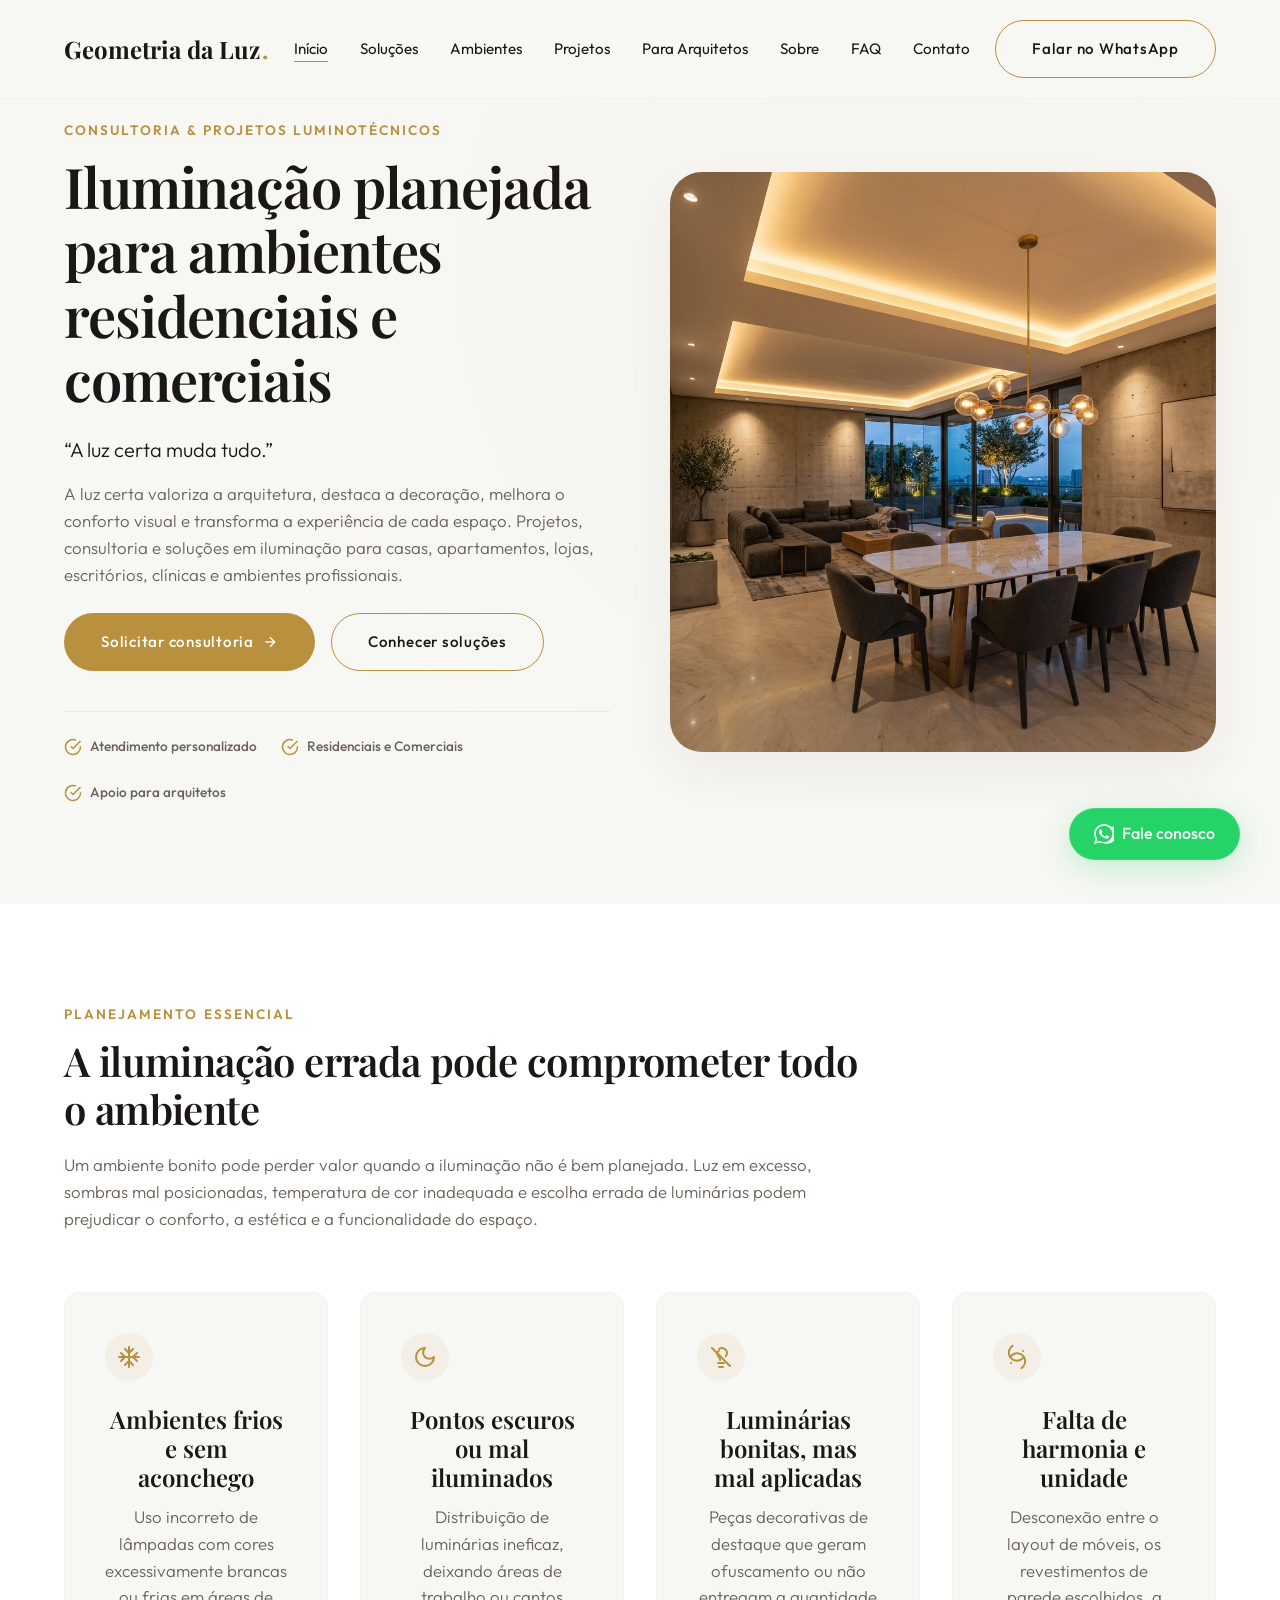
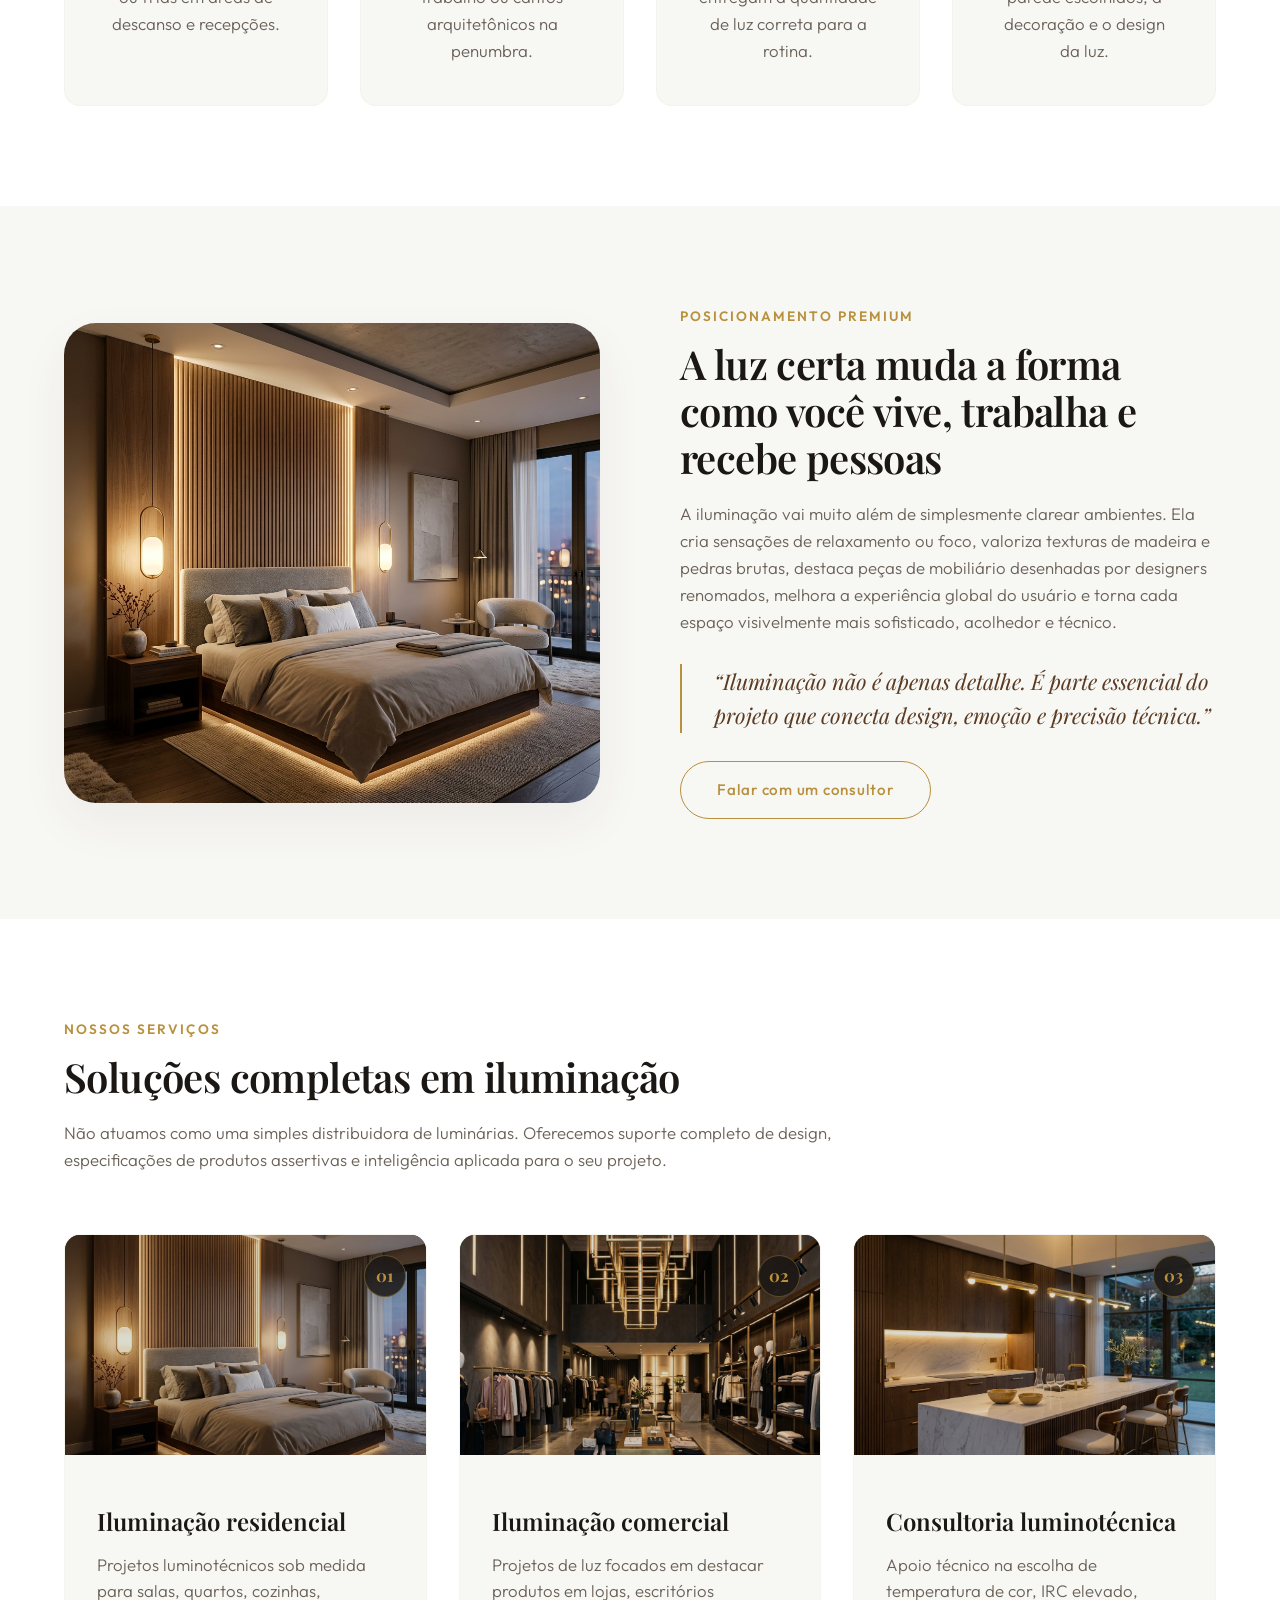
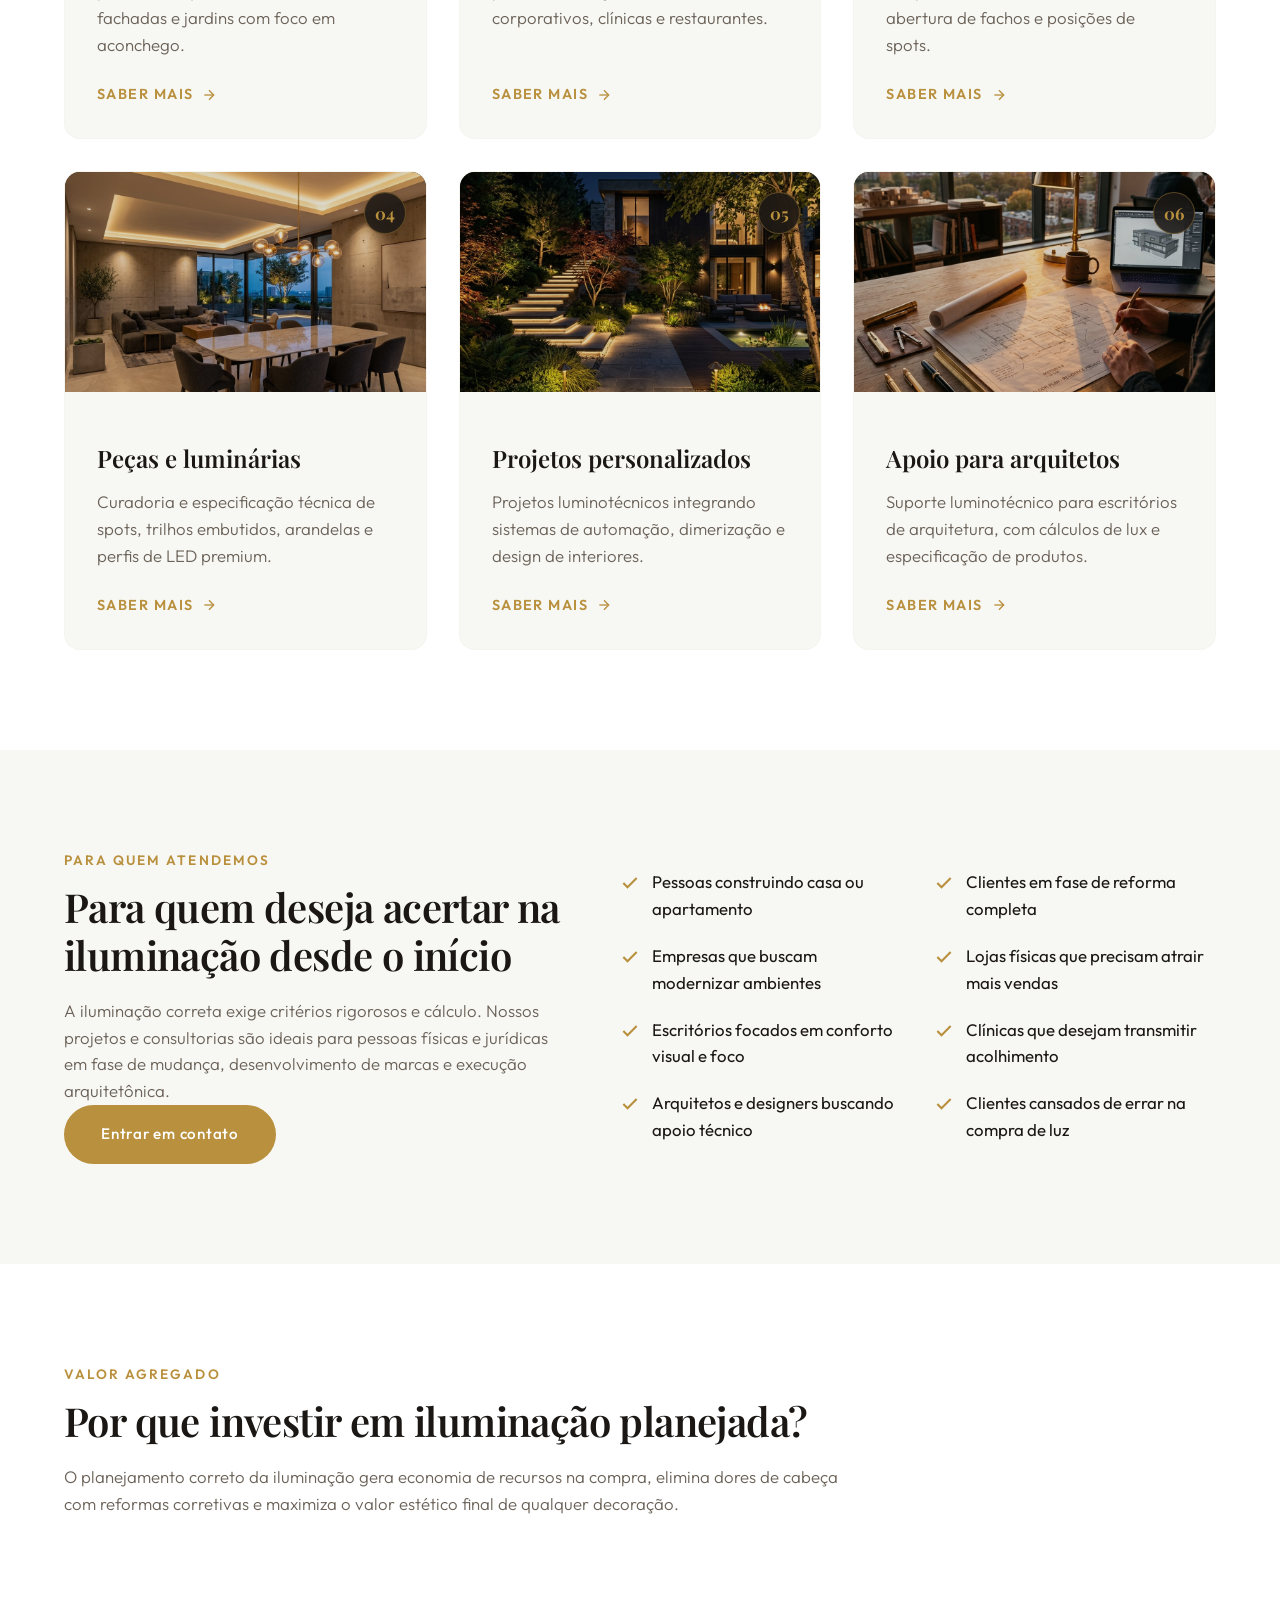
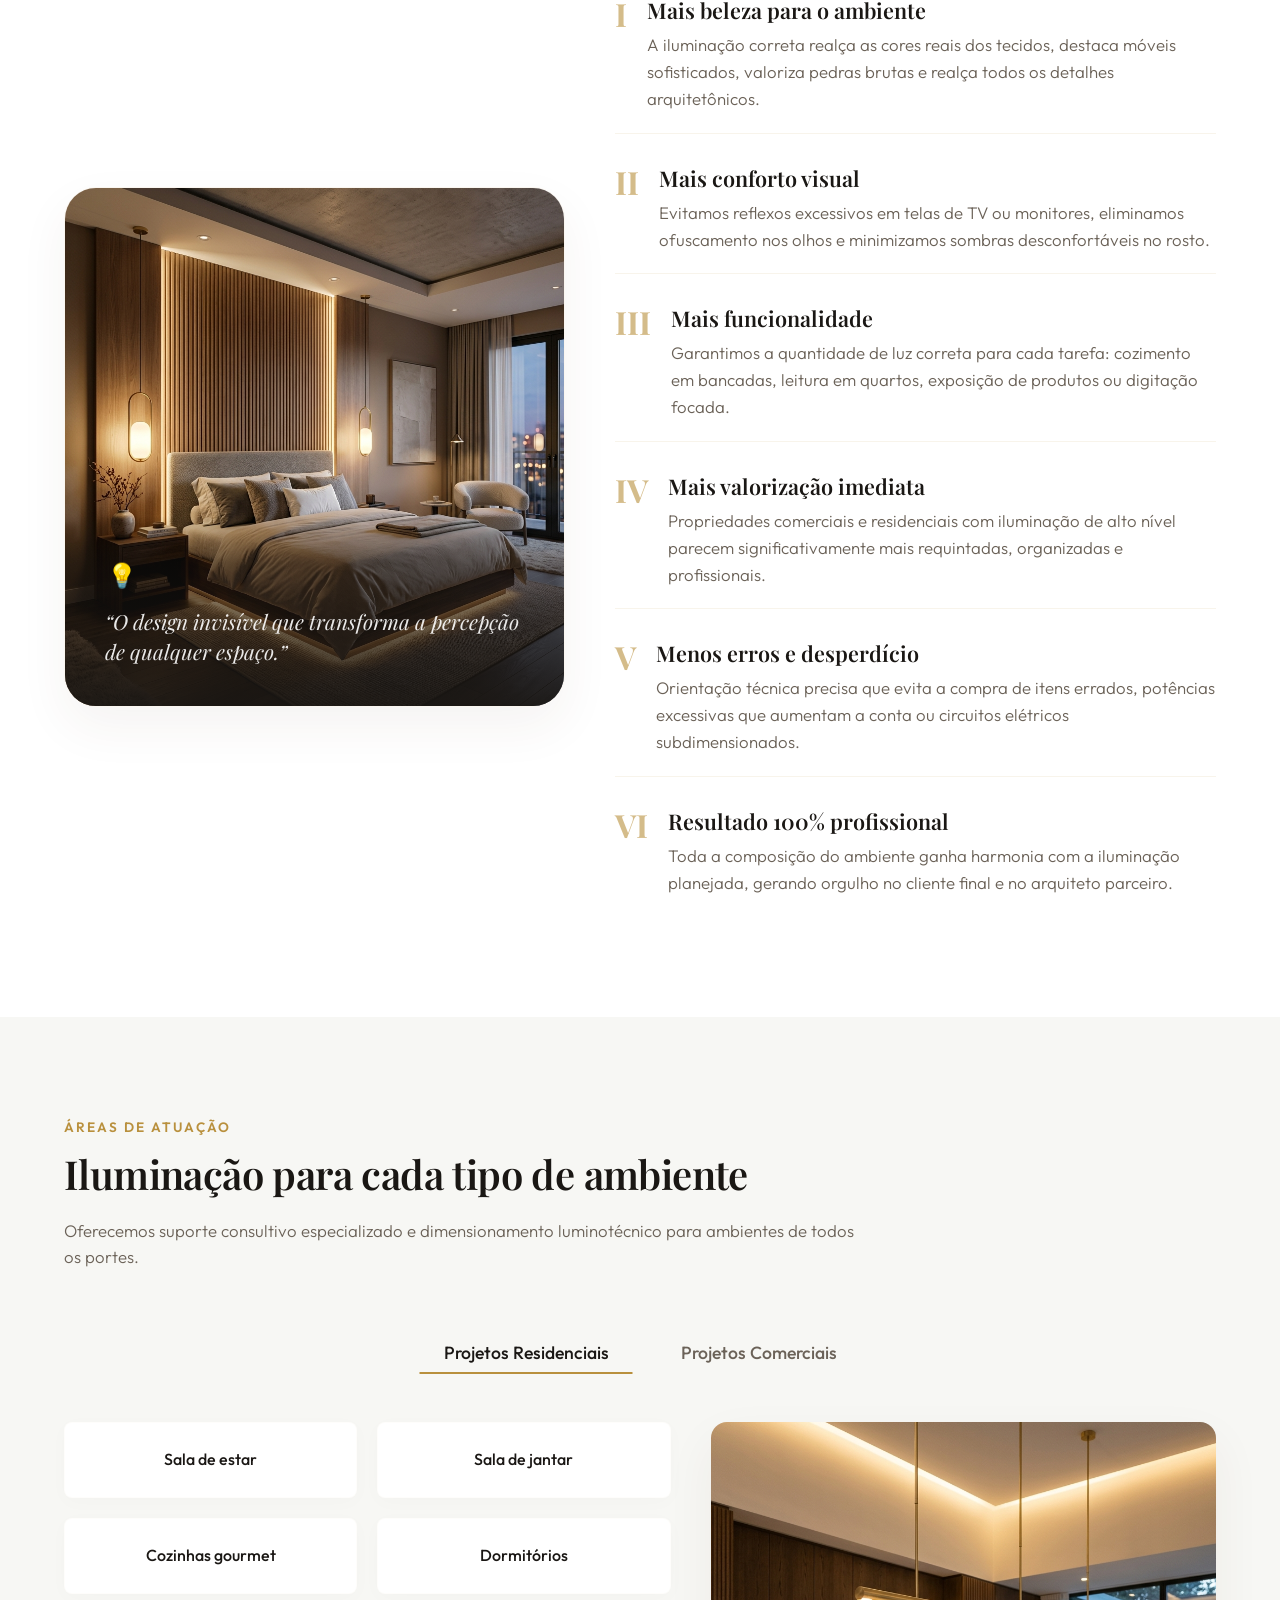
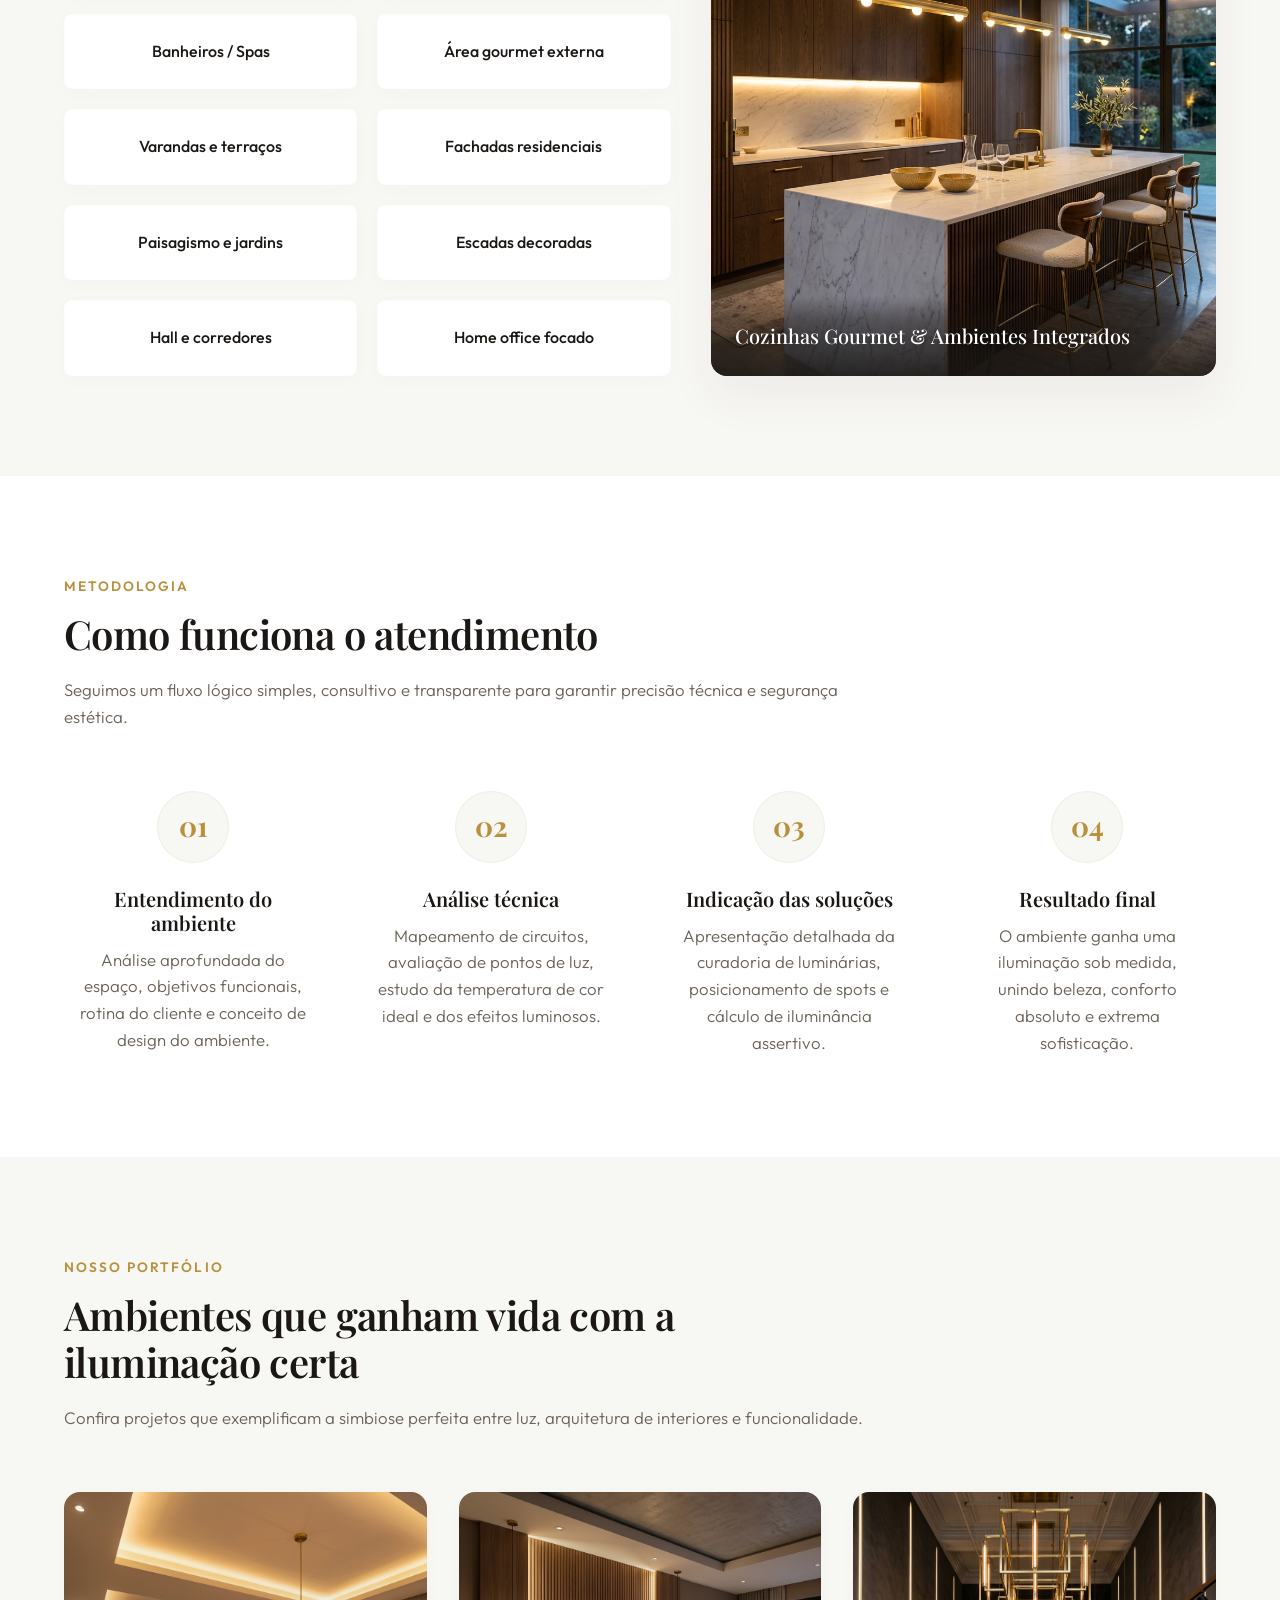
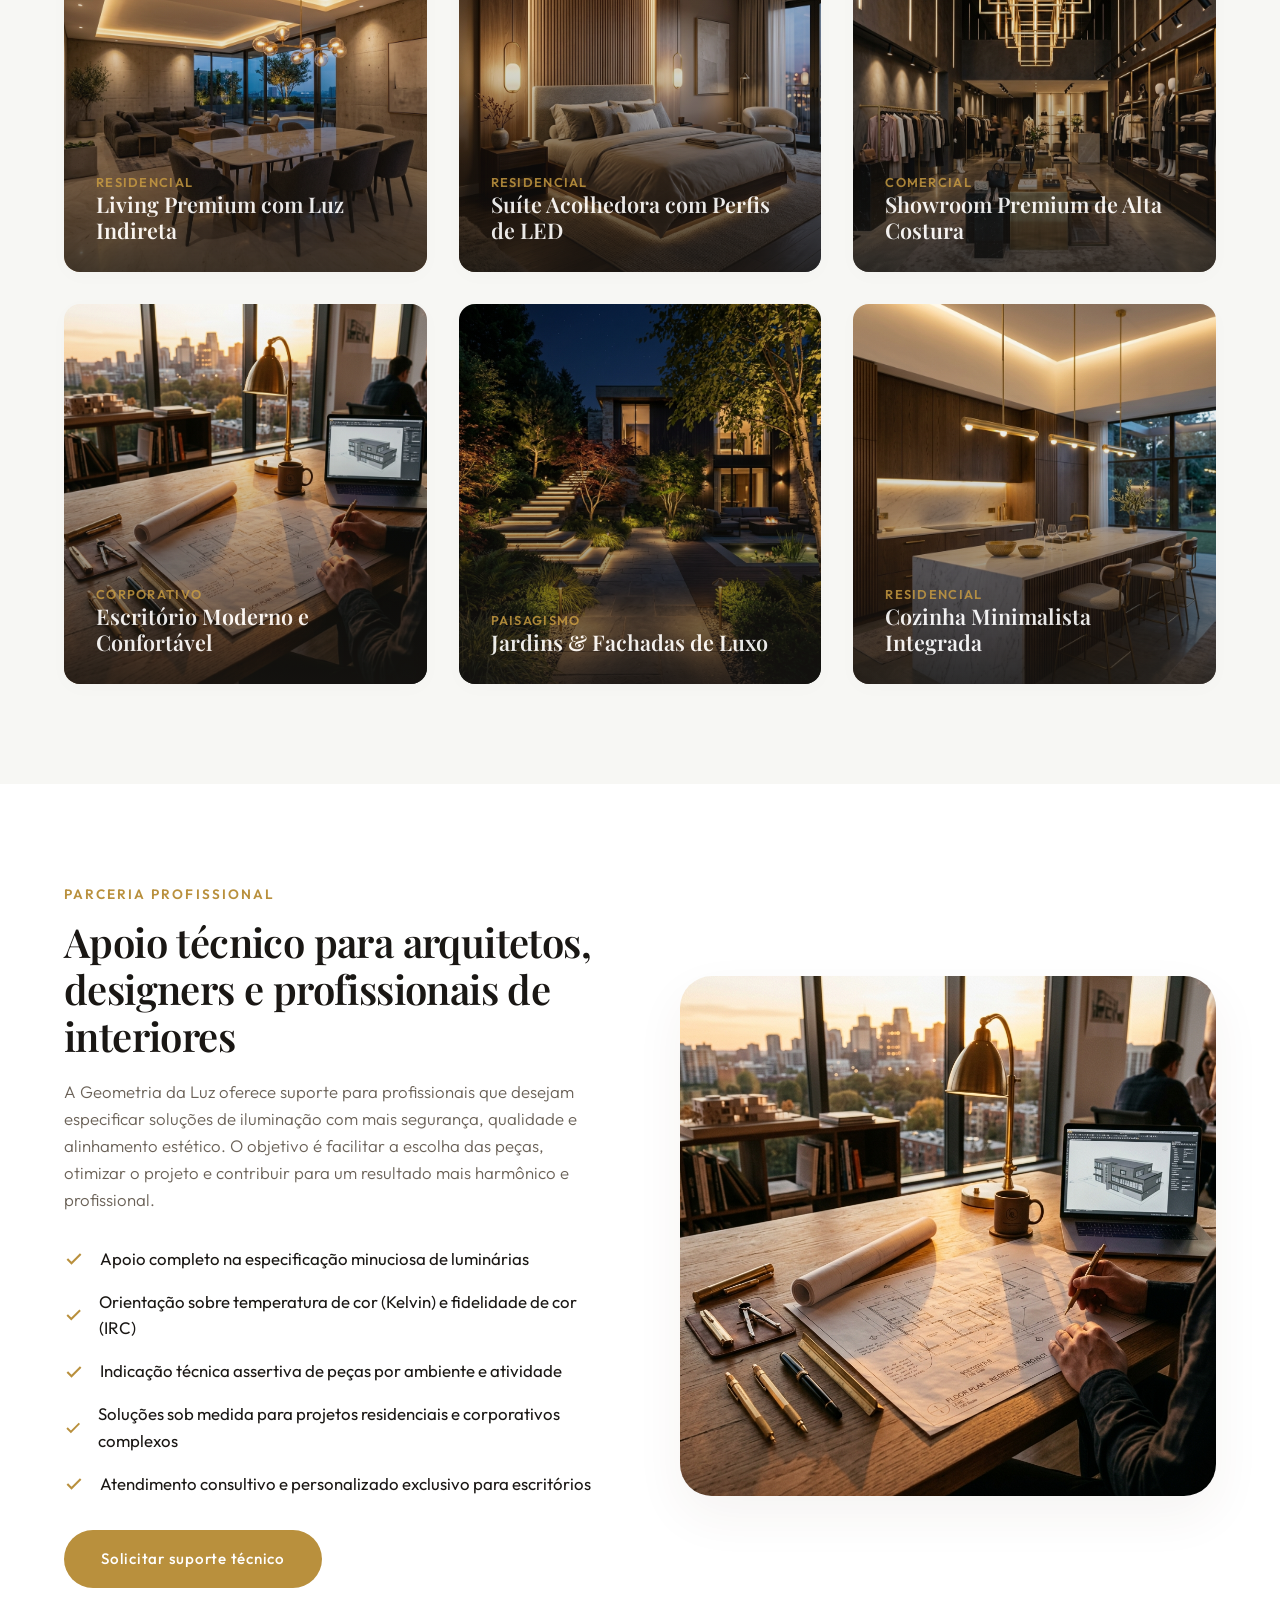
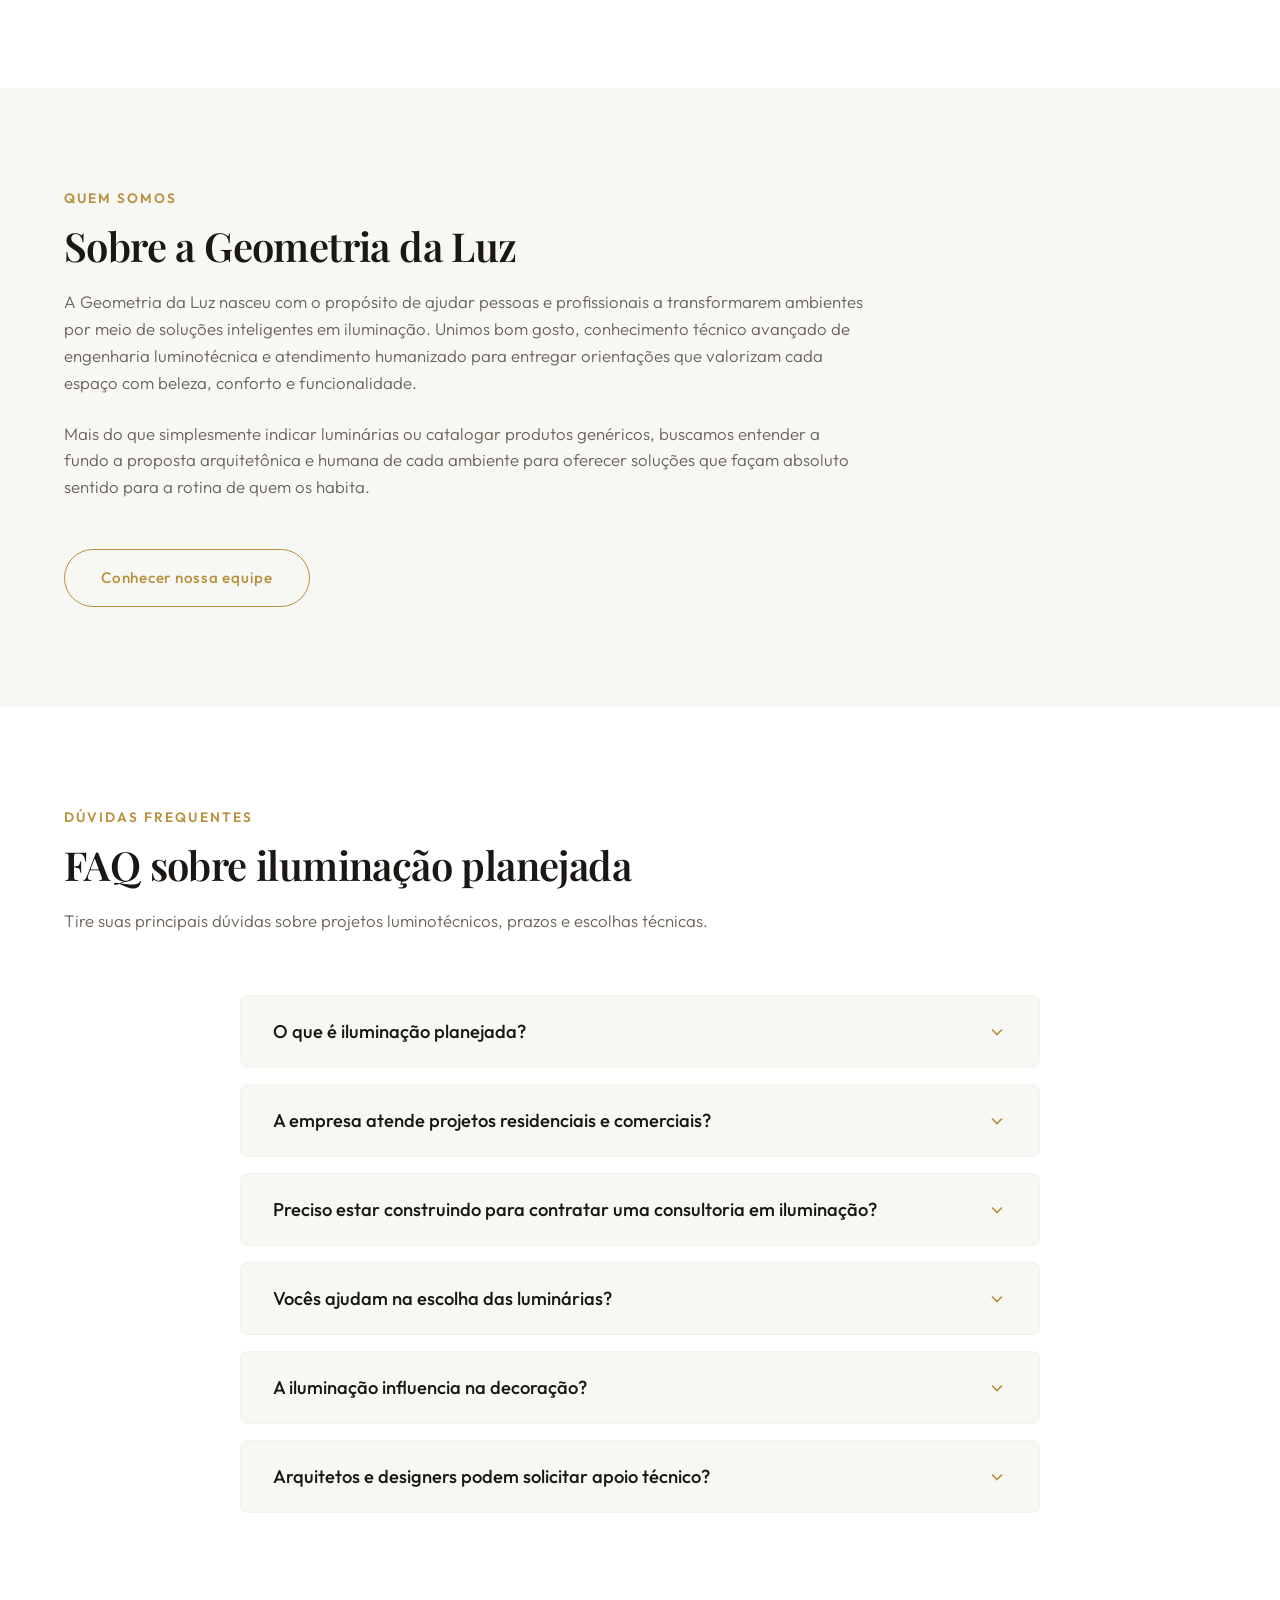
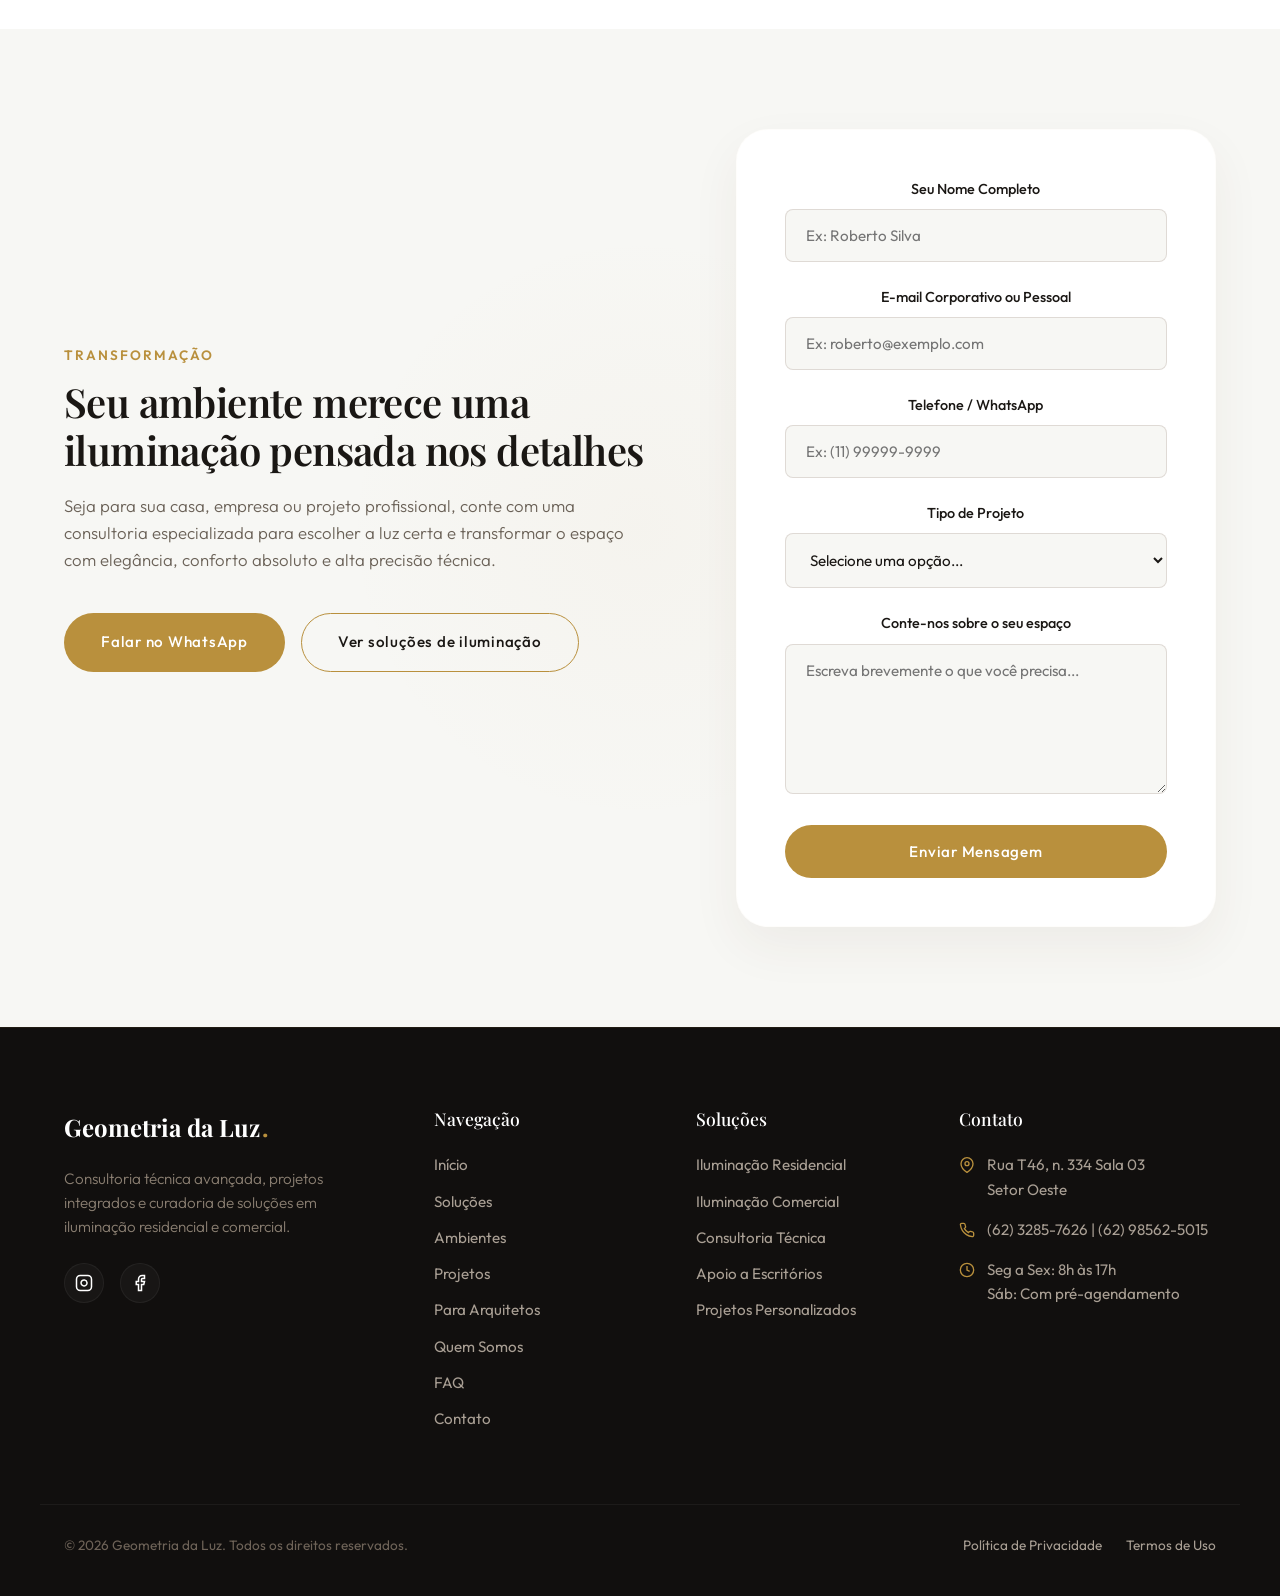
==== index.html @ baa1aec1 "Primeira versao do site" ====
﻿<!DOCTYPE html>
<html lang="pt-BR">
<head>
  <meta charset="UTF-8">
  <meta name="viewport" content="width=device-width, initial-scale=1.0">
  
  <!-- SEO Meta Tags -->
  <title>Geometria da Luz | Iluminação Residencial e Comercial Planejada</title>
  <meta name="description" content="Projetos, consultoria e soluções em iluminação residencial e comercial. Transforme ambientes com beleza, conforto visual, funcionalidade e orientação especializada.">
  <meta name="keywords" content="iluminação residencial, iluminação comercial, projeto de iluminação, consultoria em iluminação, iluminação planejada, luminotécnica, luminárias para ambientes, iluminação para casa, iluminação para lojas, iluminação para escritórios, iluminação para arquitetos, soluções em iluminação, iluminação decorativa, iluminação funcional, iluminação para reforma, iluminação para construção">
  <meta name="robots" content="index, follow">
  
  <!-- Open Graph / Facebook -->
  <meta property="og:type" content="website">
  <meta property="og:url" content="https://www.geometriadaluz.com.br/">
  <meta property="og:title" content="Geometria da Luz | Iluminação Residencial e Comercial Planejada">
  <meta property="og:description" content="Projetos, consultoria e soluções em iluminação residencial e comercial. Transforme ambientes com beleza, conforto visual, funcionalidade e orientação especializada.">
  <meta property="og:image" content="images/hero-bg.png">

  <!-- Favicon -->
  <link rel="icon" type="image/png" href="data:image/svg+xml,<svg xmlns=%22http://www.w3.org/2000/svg%22 viewBox=%220 0 100 100%22><text y=%22.9em%22 font-size=%2290%22 fill=%22%23B9903D%22>💡</text></svg>">

  <!-- CSS Stylesheet -->
  <link rel="stylesheet" href="css/style.css?v=3.2">

  <!-- JSON-LD Structured Data (LocalBusiness & FAQPage) -->
  <!-- EDITÁVEL PARA SEO LOCAL E CONTATO -->
  <script type="application/ld+json">
  {
    "@context": "https://schema.org",
    "@graph": [
      {
        "@type": "LocalBusiness",
        "@id": "https://www.geometriadaluz.com.br/#localbusiness",
        "name": "Geometria da Luz",
        "image": "https://www.geometriadaluz.com.br/images/hero-bg.png",
        "telephone": "<a href="tel:+556232857626" style="color: inherit; text-decoration: none;">(62) 3285-7626</a> | <a href="https://wa.me/5562985625015" target="_blank" rel="noopener" style="color: inherit; text-decoration: none;">(62) 98562-5015</a>",
        "url": "https://www.geometriadaluz.com.br/",
        "address": {
          "@type": "PostalAddress",
          "streetAddress": "Rua T46, n. 334 Sala 03",
          "addressLocality": "Setor Oeste, GoiÃ¢nia",
          "postalCode": "74120-070",
          "addressCountry": "BR"
        },
        "geo": {
          "@type": "GeoCoordinates",
          "latitude": -23.55052,
          "longitude": -46.633308
        },
        "openingHoursSpecification": {
          "@type": "OpeningHoursSpecification",
          "dayOfWeek": [
            "Monday",
            "Tuesday",
            "Wednesday",
            "Thursday",
            "Friday"
          ],
          "opens": "08:00",
          "closes": "17:00"
        },
        "sameAs": [
          "https://instagram.com/geometriadaluz",
          "https://facebook.com/geometriadaluz"
        ],
        "priceRange": "$$$"
      },
      {
        "@type": "FAQPage",
        "@context": "https://schema.org",
        "mainEntity": [
          {
            "@type": "Question",
            "name": "O que é iluminação planejada?",
            "acceptedAnswer": {
              "@type": "Answer",
              "text": "É o planejamento da luz de acordo com o uso, estilo e necessidade de cada ambiente, considerando pontos de luz, tipos de luminárias, temperatura de cor, intensidade e efeito visual."
            }
          },
          {
            "@type": "Question",
            "name": "A empresa atende projetos residenciais e comerciais?",
            "acceptedAnswer": {
              "@type": "Answer",
              "text": "Sim. A Geometria da Luz oferece soluções para casas, apartamentos, lojas, escritórios, clínicas, restaurantes e outros ambientes comerciais."
            }
          },
          {
            "@type": "Question",
            "name": "Preciso estar construindo para contratar uma consultoria em iluminação?",
            "acceptedAnswer": {
              "@type": "Answer",
              "text": "Não. A consultoria também pode ser feita para reformas, modernizações, troca de luminárias ou melhoria da iluminação existente."
            }
          },
          {
            "@type": "Question",
            "name": "Vocês ajudam na escolha das luminárias?",
            "acceptedAnswer": {
              "@type": "Answer",
              "text": "Sim. A empresa orienta na escolha de spots, trilhos, pendentes, plafons, perfis de LED, fitas de LED, arandelas e outras peças de iluminação."
            }
          },
          {
            "@type": "Question",
            "name": "A iluminação influencia na decoração?",
            "acceptedAnswer": {
              "@type": "Answer",
              "text": "Sim. A luz correta valoriza móveis, revestimentos, objetos decorativos, texturas e elementos arquitetônicos."
            }
          },
          {
            "@type": "Question",
            "name": "Arquitetos e designers podem solicitar apoio técnico?",
            "acceptedAnswer": {
              "@type": "Answer",
              "text": "Sim. A empresa também oferece suporte para profissionais que desejam especificar soluções de iluminação com mais segurança."
            }
          }
        ]
      }
    ]
  }
  </script>
</head>
<body>
  <!-- 1. Cabeçalho Fixo -->
  <header>
    <div class="container">
      <a href="index.html" class="logo" id="headerLogo">
        Geometria da Luz<span class="logo-dot">.</span>
      </a>
      
      <nav aria-label="Navegação Principal">
        <ul class="nav-menu" id="navMenu">
          <li><a href="index.html" class="nav-link active">Início</a></li>
          <li><a href="#solucoes" class="nav-link">Soluções</a></li>
          <li><a href="#ambientes" class="nav-link">Ambientes</a></li>
          <li><a href="#galeria" class="nav-link">Projetos</a></li>
          <li><a href="#arquitetos" class="nav-link">Para Arquitetos</a></li>
          <li><a href="#sobre" class="nav-link">Sobre</a></li>
          <li><a href="#faq" class="nav-link">FAQ</a></li>
          <li><a href="contato.html" class="nav-link">Contato</a></li>
        </ul>
      </nav>

      <div class="header-actions">
        <!-- EDITÁVEL: LINK DO WHATSAPP -->
        <a href="#cta-final" class="btn btn-secondary btn-sm" id="headerCtaBtn">
          Falar no WhatsApp
        </a>
        <button class="hamburger" id="hamburgerBtn" aria-label="Abrir Menu">
          <span></span>
          <span></span>
          <span></span>
        </button>
      </div>
    </div>
  </header>

  <main>
    <!-- 2. Hero Principal -->
    <section class="hero" id="inicio">
      <div class="container hero-grid">
        <div class="hero-content fade-in-up">
          <span class="section-subtitle">Consultoria & Projetos Luminotécnicos</span>
          <h1>Iluminação planejada para ambientes residenciais e comerciais</h1>
          <p class="lead">“A luz certa muda tudo.”</p>
          <p class="description">
            A luz certa valoriza a arquitetura, destaca a decoração, melhora o conforto visual e transforma a experiência de cada espaço. Projetos, consultoria e soluções em iluminação para casas, apartamentos, lojas, escritórios, clínicas e ambientes profissionais.
          </p>
          <div class="hero-btns">
            <a href="#cta-final" class="btn btn-primary" id="heroCtaConsultoria">
              Solicitar consultoria
              <svg class="btn-icon" width="16" height="16" viewBox="0 0 24 24" fill="none" stroke="currentColor" stroke-width="2"><line x1="5" y1="12" x2="19" y2="12"></line><polyline points="12 5 19 12 12 19"></polyline></svg>
            </a>
            <a href="#solucoes" class="btn btn-secondary" id="heroCtaSolucoes">Conhecer soluções</a>
          </div>
          <div class="hero-badges">
            <div class="hero-badge">
              <svg width="18" height="18" viewBox="0 0 24 24" fill="none" stroke="currentColor" stroke-width="2"><path d="M22 11.08V12a10 10 0 1 1-5.93-9.14"></path><polyline points="22 4 12 14.01 9 11.01"></polyline></svg>
              Atendimento personalizado
            </div>
            <div class="hero-badge">
              <svg width="18" height="18" viewBox="0 0 24 24" fill="none" stroke="currentColor" stroke-width="2"><path d="M22 11.08V12a10 10 0 1 1-5.93-9.14"></path><polyline points="22 4 12 14.01 9 11.01"></polyline></svg>
              Residenciais e Comerciais
            </div>
            <div class="hero-badge">
              <svg width="18" height="18" viewBox="0 0 24 24" fill="none" stroke="currentColor" stroke-width="2"><path d="M22 11.08V12a10 10 0 1 1-5.93-9.14"></path><polyline points="22 4 12 14.01 9 11.01"></polyline></svg>
              Apoio para arquitetos
            </div>
          </div>
        </div>
        <div class="hero-image-wrapper fade-in-up">
          <img src="images/hero-bg.png" alt="Sala de estar moderna com iluminação quente indireta sutil e pendentes elegantes" class="hero-image" id="heroImg">
          <div class="hero-image-overlay"></div>
        </div>
      </div>
    </section>

    <!-- 3. Seção de Problema e Conscientização -->
    <section class="pain-points" id="problema">
      <div class="container text-center">
        <div class="section-header fade-in-up">
          <span class="section-subtitle">Planejamento Essencial</span>
          <h2>A iluminação errada pode comprometer todo o ambiente</h2>
          <p>
            Um ambiente bonito pode perder valor quando a iluminação não é bem planejada. Luz em excesso, sombras mal posicionadas, temperatura de cor inadequada e escolha errada de luminárias podem prejudicar o conforto, a estética e a funcionalidade do espaço.
          </p>
        </div>
        
        <div class="pain-grid">
          <div class="pain-card fade-in-up" id="painCard1">
            <div class="pain-icon-box">
              <svg width="24" height="24" viewBox="0 0 24 24" fill="none" stroke="currentColor" stroke-width="2" stroke-linecap="round" stroke-linejoin="round"><line x1="2" y1="12" x2="22" y2="12"></line><line x1="12" y1="2" x2="12" y2="22"></line><path d="m20 16-4-4 4-4"></path><path d="m4 8 4 4-4 4"></path><path d="m16 4-4 4-4-4"></path><path d="m8 20 4-4 4 4"></path></svg>
            </div>
            <h3>Ambientes frios e sem aconchego</h3>
            <p>Uso incorreto de lâmpadas com cores excessivamente brancas ou frias em áreas de descanso e recepções.</p>
          </div>

          <div class="pain-card fade-in-up" id="painCard2">
            <div class="pain-icon-box">
              <svg width="24" height="24" viewBox="0 0 24 24" fill="none" stroke="currentColor" stroke-width="2" stroke-linecap="round" stroke-linejoin="round"><path d="M12 3a6 6 0 0 0 9 9 9 9 0 1 1-9-9Z"></path></svg>
            </div>
            <h3>Pontos escuros ou mal iluminados</h3>
            <p>Distribuição de luminárias ineficaz, deixando áreas de trabalho ou cantos arquitetônicos na penumbra.</p>
          </div>

          <div class="pain-card fade-in-up" id="painCard3">
            <div class="pain-icon-box">
              <svg width="24" height="24" viewBox="0 0 24 24" fill="none" stroke="currentColor" stroke-width="2" stroke-linecap="round" stroke-linejoin="round"><path d="M16.8 11.2c.8-.9 1.2-2 1.2-3.2a5 5 0 0 0-8-4"></path><path d="m3 3 18 18"></path><path d="M9 18h6"></path><path d="M10 22h4"></path><path d="M9.8 5.8A5 5 0 0 0 8 8c0 1 .3 2.2 1.5 3.5.7.7 1.3 1.5 1.5 2.5v1"></path></svg>
            </div>
            <h3>Luminárias bonitas, mas mal aplicadas</h3>
            <p>Peças decorativas de destaque que geram ofuscamento ou não entregam a quantidade de luz correta para a rotina.</p>
          </div>

          <div class="pain-card fade-in-up" id="painCard4">
            <div class="pain-icon-box">
              <svg width="24" height="24" viewBox="0 0 24 24" fill="none" stroke="currentColor" stroke-width="2" stroke-linecap="round" stroke-linejoin="round"><path d="m18.84 12-1.66 1.66a8 8 0 0 1-11.3-11.3l1.66-1.66"></path><path d="M18 6h.01"></path><path d="M6 18h.01"></path><path d="m5.16 12 1.66-1.66a8 8 0 0 1 11.3 11.3l-1.66 1.66"></path></svg>
            </div>
            <h3>Falta de harmonia e unidade</h3>
            <p>Desconexão entre o layout de móveis, os revestimentos de parede escolhidos, a decoração e o design da luz.</p>
          </div>
        </div>
      </div>
    </section>

    <!-- 4. Seção de Posicionamento -->
    <section class="focus-section" id="posicionamento">
      <div class="container focus-grid">
        <div class="focus-image-wrapper fade-in-up">
          <img src="images/residential-gal.png" alt="Suíte residencial luxuosa com luz indireta sob painéis de madeira" class="focus-image" id="posicionamentoImg">
        </div>
        <div class="focus-content fade-in-up">
          <span class="section-subtitle">Posicionamento Premium</span>
          <h2>A luz certa muda a forma como você vive, trabalha e recebe pessoas</h2>
          <p>
            A iluminação vai muito além de simplesmente clarear ambientes. Ela cria sensações de relaxamento ou foco, valoriza texturas de madeira e pedras brutas, destaca peças de mobiliário desenhadas por designers renomados, melhora a experiência global do usuário e torna cada espaço visivelmente mais sofisticado, acolhedor e técnico.
          </p>
          <div class="quote-box">
            <p>“Iluminação não é apenas detalhe. É parte essencial do projeto que conecta design, emoção e precisão técnica.”</p>
          </div>
          <a href="#cta-final" class="btn btn-outline" id="focusCta">Falar com um consultor</a>
        </div>
      </div>
    </section>
    <!-- 5. Seção de Soluções -->
    <section class="solutions" id="solucoes">
      <div class="container">
        <div class="section-header text-center fade-in-up">
          <span class="section-subtitle">Nossos Serviços</span>
          <h2>Soluções completas em iluminação</h2>
          <p>
            Não atuamos como uma simples distribuidora de luminárias. Oferecemos suporte completo de design, especificações de produtos assertivas e inteligência aplicada para o seu projeto.
          </p>
        </div>

        <div class="solutions-grid">
          <div class="solution-card fade-in-up" id="solCard1">
            <div class="sol-card-img-wrapper">
              <img src="images/residential-gal.png" alt="Iluminação residencial premium" class="sol-card-img" loading="lazy">
              <span class="sol-card-badge">01</span>
            </div>
            <div class="sol-card-content">
              <h3>Iluminação residencial</h3>
              <p>Projetos luminotécnicos sob medida para salas, quartos, cozinhas, fachadas e jardins com foco em aconchego.</p>
              <a href="iluminacao-residencial.html" class="solution-link">
                Saber mais
                <svg width="16" height="16" viewBox="0 0 24 24" fill="none" stroke="currentColor" stroke-width="2"><line x1="5" y1="12" x2="19" y2="12"></line><polyline points="12 5 19 12 12 19"></polyline></svg>
              </a>
            </div>
          </div>

          <div class="solution-card fade-in-up" id="solCard2">
            <div class="sol-card-img-wrapper">
              <img src="images/commercial-gal.png" alt="Iluminação comercial sofisticada" class="sol-card-img" loading="lazy">
              <span class="sol-card-badge">02</span>
            </div>
            <div class="sol-card-content">
              <h3>Iluminação comercial</h3>
              <p>Projetos de luz focados em destacar produtos em lojas, escritórios corporativos, clínicas e restaurantes.</p>
              <a href="iluminacao-comercial.html" class="solution-link">
                Saber mais
                <svg width="16" height="16" viewBox="0 0 24 24" fill="none" stroke="currentColor" stroke-width="2"><line x1="5" y1="12" x2="19" y2="12"></line><polyline points="12 5 19 12 12 19"></polyline></svg>
              </a>
            </div>
          </div>

          <div class="solution-card fade-in-up" id="solCard3">
            <div class="sol-card-img-wrapper">
              <img src="images/kitchen-lighting.png" alt="Consultoria luminotécnica personalizada" class="sol-card-img" loading="lazy">
              <span class="sol-card-badge">03</span>
            </div>
            <div class="sol-card-content">
              <h3>Consultoria luminotécnica</h3>
              <p>Apoio técnico na escolha de temperatura de cor, IRC elevado, abertura de fachos e posições de spots.</p>
              <a href="consultoria-luminotecnica.html" class="solution-link">
                Saber mais
                <svg width="16" height="16" viewBox="0 0 24 24" fill="none" stroke="currentColor" stroke-width="2"><line x1="5" y1="12" x2="19" y2="12"></line><polyline points="12 5 19 12 12 19"></polyline></svg>
              </a>
            </div>
          </div>

          <div class="solution-card fade-in-up" id="solCard4">
            <div class="sol-card-img-wrapper">
              <img src="images/hero-bg.png" alt="Peças e luminárias sob curadoria técnica" class="sol-card-img" loading="lazy">
              <span class="sol-card-badge">04</span>
            </div>
            <div class="sol-card-content">
              <h3>Peças e luminárias</h3>
              <p>Curadoria e especificação técnica de spots, trilhos embutidos, arandelas e perfis de LED premium.</p>
              <a href="pecas-e-luminarias.html" class="solution-link">
                Saber mais
                <svg width="16" height="16" viewBox="0 0 24 24" fill="none" stroke="currentColor" stroke-width="2"><line x1="5" y1="12" x2="19" y2="12"></line><polyline points="12 5 19 12 12 19"></polyline></svg>
              </a>
            </div>
          </div>

          <div class="solution-card fade-in-up" id="solCard5">
            <div class="sol-card-img-wrapper">
              <img src="images/garden-lighting.png" alt="Projetos de iluminação personalizados" class="sol-card-img" loading="lazy">
              <span class="sol-card-badge">05</span>
            </div>
            <div class="sol-card-content">
              <h3>Projetos personalizados</h3>
              <p>Projetos luminotécnicos integrando sistemas de automação, dimerização e design de interiores.</p>
              <a href="projetos-personalizados.html" class="solution-link">
                Saber mais
                <svg width="16" height="16" viewBox="0 0 24 24" fill="none" stroke="currentColor" stroke-width="2"><line x1="5" y1="12" x2="19" y2="12"></line><polyline points="12 5 19 12 12 19"></polyline></svg>
              </a>
            </div>
          </div>

          <div class="solution-card fade-in-up" id="solCard6">
            <div class="sol-card-img-wrapper">
              <img src="images/architects-bg.png" alt="Apoio técnico e luminotécnico para arquitetos" class="sol-card-img" loading="lazy">
              <span class="sol-card-badge">06</span>
            </div>
            <div class="sol-card-content">
              <h3>Apoio para arquitetos</h3>
              <p>Suporte luminotécnico para escritórios de arquitetura, com cálculos de lux e especificação de produtos.</p>
              <a href="para-arquitetos.html" class="solution-link">
                Saber mais
                <svg width="16" height="16" viewBox="0 0 24 24" fill="none" stroke="currentColor" stroke-width="2"><line x1="5" y1="12" x2="19" y2="12"></line><polyline points="12 5 19 12 12 19"></polyline></svg>
              </a>
            </div>
          </div>
        </div>
      </div>
    </section>

    <!-- 6. Seção "Para quem é" -->
    <section class="target-audience" id="para-quem-e">
      <div class="container audience-grid">
        <div class="fade-in-up">
          <span class="section-subtitle">Para quem atendemos</span>
          <h2>Para quem deseja acertar na iluminação desde o início</h2>
          <p class="description">
            A iluminação correta exige critérios rigorosos e cálculo. Nossos projetos e consultorias são ideais para pessoas físicas e jurídicas em fase de mudança, desenvolvimento de marcas e execução arquitetônica.
          </p>
          <a href="#cta-final" class="btn btn-primary" id="audienceCta">Entrar em contato</a>
        </div>
        
        <div class="fade-in-up">
          <ul class="checklist" id="audienceChecklist">
            <li class="checklist-item">
              <svg class="checklist-icon" width="20" height="20" viewBox="0 0 24 24" fill="none" stroke="currentColor" stroke-width="2.5"><polyline points="20 6 9 17 4 12"></polyline></svg>
              Pessoas construindo casa ou apartamento
            </li>
            <li class="checklist-item">
              <svg class="checklist-icon" width="20" height="20" viewBox="0 0 24 24" fill="none" stroke="currentColor" stroke-width="2.5"><polyline points="20 6 9 17 4 12"></polyline></svg>
              Clientes em fase de reforma completa
            </li>
            <li class="checklist-item">
              <svg class="checklist-icon" width="20" height="20" viewBox="0 0 24 24" fill="none" stroke="currentColor" stroke-width="2.5"><polyline points="20 6 9 17 4 12"></polyline></svg>
              Empresas que buscam modernizar ambientes
            </li>
            <li class="checklist-item">
              <svg class="checklist-icon" width="20" height="20" viewBox="0 0 24 24" fill="none" stroke="currentColor" stroke-width="2.5"><polyline points="20 6 9 17 4 12"></polyline></svg>
              Lojas físicas que precisam atrair mais vendas
            </li>
            <li class="checklist-item">
              <svg class="checklist-icon" width="20" height="20" viewBox="0 0 24 24" fill="none" stroke="currentColor" stroke-width="2.5"><polyline points="20 6 9 17 4 12"></polyline></svg>
              Escritórios focados em conforto visual e foco
            </li>
            <li class="checklist-item">
              <svg class="checklist-icon" width="20" height="20" viewBox="0 0 24 24" fill="none" stroke="currentColor" stroke-width="2.5"><polyline points="20 6 9 17 4 12"></polyline></svg>
              Clínicas que desejam transmitir acolhimento
            </li>
            <li class="checklist-item">
              <svg class="checklist-icon" width="20" height="20" viewBox="0 0 24 24" fill="none" stroke="currentColor" stroke-width="2.5"><polyline points="20 6 9 17 4 12"></polyline></svg>
              Arquitetos e designers buscando apoio técnico
            </li>
            <li class="checklist-item">
              <svg class="checklist-icon" width="20" height="20" viewBox="0 0 24 24" fill="none" stroke="currentColor" stroke-width="2.5"><polyline points="20 6 9 17 4 12"></polyline></svg>
              Clientes cansados de errar na compra de luz
            </li>
          </ul>
        </div>
      </div>
    </section>

    <!-- 7. Seção de Benefícios -->
    <section class="benefits" id="beneficios">
      <div class="container">
        <div class="section-header text-center fade-in-up">
          <span class="section-subtitle">Valor Agregado</span>
          <h2>Por que investir em iluminação planejada?</h2>
          <p>
            O planejamento correto da iluminação gera economia de recursos na compra, elimina dores de cabeça com reformas corretivas e maximiza o valor estético final de qualquer decoração.
          </p>
        </div>

                <div class="benefits-layout-wrapper">
          <div class="benefits-visual fade-in-up">
            <div class="benefits-img-wrapper">
              <img src="images/residential-gal.png" alt="Sala de estar de luxo com iluminação planejada" class="benefits-img">
              <div class="benefits-overlay-text">
                <span class="logo-dot">💡</span>
                <p>“O design invisível que transforma a percepção de qualquer espaço.”</p>
              </div>
            </div>
          </div>
          
          <div class="benefits-grid">
          <div class="benefit-card fade-in-up" id="benCard1">
            <span class="benefit-num">I</span>
            <div class="benefit-content">
              <h3>Mais beleza para o ambiente</h3>
              <p>A iluminação correta realça as cores reais dos tecidos, destaca móveis sofisticados, valoriza pedras brutas e realça todos os detalhes arquitetônicos.</p>
            </div>
          </div>

          <div class="benefit-card fade-in-up" id="benCard2">
            <span class="benefit-num">II</span>
            <div class="benefit-content">
              <h3>Mais conforto visual</h3>
              <p>Evitamos reflexos excessivos em telas de TV ou monitores, eliminamos ofuscamento nos olhos e minimizamos sombras desconfortáveis no rosto.</p>
            </div>
          </div>

          <div class="benefit-card fade-in-up" id="benCard3">
            <span class="benefit-num">III</span>
            <div class="benefit-content">
              <h3>Mais funcionalidade</h3>
              <p>Garantimos a quantidade de luz correta para cada tarefa: cozimento em bancadas, leitura em quartos, exposição de produtos ou digitação focada.</p>
            </div>
          </div>

          <div class="benefit-card fade-in-up" id="benCard4">
            <span class="benefit-num">IV</span>
            <div class="benefit-content">
              <h3>Mais valorização imediata</h3>
              <p>Propriedades comerciais e residenciais com iluminação de alto nível parecem significativamente mais requintadas, organizadas e profissionais.</p>
            </div>
          </div>

          <div class="benefit-card fade-in-up" id="benCard5">
            <span class="benefit-num">V</span>
            <div class="benefit-content">
              <h3>Menos erros e desperdício</h3>
              <p>Orientação técnica precisa que evita a compra de itens errados, potências excessivas que aumentam a conta ou circuitos elétricos subdimensionados.</p>
            </div>
          </div>

          <div class="benefit-card fade-in-up" id="benCard6">
            <span class="benefit-num">VI</span>
            <div class="benefit-content">
              <h3>Resultado 100% profissional</h3>
              <p>Toda a composição do ambiente ganha harmonia com a iluminação planejada, gerando orgulho no cliente final e no arquiteto parceiro.</p>
            </div>
          </div>
        </div>
      </div>
      </div>
    </section>

    <!-- 8. Seção de Ambientes Atendidos -->
    <section class="environments" id="ambientes">
      <div class="container">
        <div class="section-header text-center fade-in-up">
          <span class="section-subtitle">Áreas de Atuação</span>
          <h2>Iluminação para cada tipo de ambiente</h2>
          <p>Oferecemos suporte consultivo especializado e dimensionamento luminotécnico para ambientes de todos os portes.</p>
        </div>

        <div class="tab-nav fade-in-up" role="tablist">
          <button class="tab-btn active" data-tab="tab-residencial" role="tab" aria-selected="true" aria-controls="tab-residencial">
            Projetos Residenciais
          </button>
          <button class="tab-btn" data-tab="tab-comercial" role="tab" aria-selected="false" aria-controls="tab-comercial">
            Projetos Comerciais
          </button>
        </div>

        <!-- Tab Pane 1: Residencial -->
        <div class="tab-pane active" id="tab-residencial" role="tabpanel">
          <div class="tab-content-grid">
                                    <div class="env-list">
              <div class="env-item" data-image="images/hero-bg.png" data-desc="Luz quente indireta com sancas de LED e pontos focais de spots recuados embutidos, criando conforto e sofisticação absoluta.">Sala de estar</div>
              <div class="env-item" data-image="images/hero-bg.png" data-desc="Lustre pendente de design escultural centralizado sobre a mesa com dimerização independente para jantares íntimos ou festas.">Sala de jantar</div>
              <div class="env-item" data-image="images/kitchen-lighting.png" data-desc="Perfis de LED embutidos sob os armários superiores para iluminar bancadas de trabalho com altíssimo índice de fidelidade de cor (IRC > 95).">Cozinhas gourmet</div>
              <div class="env-item" data-image="images/residential-gal.png" data-desc="Iluminação indireta e quente (2700K) atrás do painel da cabeceira e arandelas direcionais de leitura para total relaxamento.">Dormitórios</div>
              <div class="env-item" data-image="images/residential-gal.png" data-desc="Fitas de LED impermeáveis com iluminação indireta nos nichos e atrás dos espelhos, proporcionando sensação acolhedora de spa.">Banheiros / Spas</div>
              <div class="env-item" data-image="images/kitchen-lighting.png" data-desc="Arandelas decorativas com efeitos duplo facho e pendentes contemporâneos resistentes a intempéries em áreas gourmet.">Área gourmet externa</div>
              <div class="env-item" data-image="images/garden-lighting.png" data-desc="Spots técnicos integrados ao forro com luz suave e pontual, valorizando o mobiliário de estar externo de terraços e varandas.">Varandas e terraços</div>
              <div class="env-item" data-image="images/garden-lighting.png" data-desc="Uso estratégico de projetores de solo e embutidos de piso com fachos fechados para destacar a volumetria e imponência da arquitetura.">Fachadas residenciais</div>
              <div class="env-item" data-image="images/garden-lighting.png" data-desc="Balizadores de jardim e espetos de solo blindados (IP67) iluminando de baixo para cima as copas das árvores, folhagens e caminhos.">Paisagismo e jardins</div>
              <div class="env-item" data-image="images/hero-bg.png" data-desc="Balizadores discretos embutidos a poucos centímetros de cada degrau ou perfis de LED ocultos sob o piso de escadas flutuantes.">Escadas decoradas</div>
              <div class="env-item" data-image="images/hero-bg.png" data-desc="Rasgos de luz lineares no teto guiando o olhar ou arandelas decorativas que desenham feixes artísticos nas paredes do hall.">Hall e corredores</div>
              <div class="env-item" data-image="images/office-lighting.png" data-desc="Luz difusa e homogênea no ambiente somada a pontos de iluminação técnica direta e sem reflexos nas telas de trabalho do escritório.">Home office focado</div>
            </div>

            <div class="tab-image-wrapper">
              <img src="images/kitchen-lighting.png" alt="Cozinha minimalista com iluminação quente embutida" class="tab-image" loading="lazy">
              <div class="tab-image-caption">Cozinhas Gourmet & Ambientes Integrados</div>
            </div>
          </div>
        </div>

        <!-- Tab Pane 2: Comercial -->
        <div class="tab-pane" id="tab-comercial" role="tabpanel">
          <div class="tab-content-grid">
                        <div class="env-list">
              <div class="env-item" data-image="images/commercial-gal.png" data-desc="Trilhos eletrificados com projetores direcionais de altíssimo IRC para realçar as cores e texturas reais de produtos expostos.">Lojas de varejo</div>
              <div class="env-item" data-image="images/commercial-gal.png" data-desc="Luz cenográfica com alto contraste dramático e jogos de luz e sombra que capturam a atenção e atraem clientes pela vitrine.">Vitrines conceituais</div>
              <div class="env-item" data-image="images/office-lighting.png" data-desc="Luz fria difusa e relaxante nas recepções combinada com iluminação técnica de alta precisão nos consultórios médicos.">Clínicas médicas</div>
              <div class="env-item" data-image="images/office-lighting.png" data-desc="Luz aconchegante indireta na área do paciente que transmite calma, segurança e acolhimento absoluto em consultórios.">Consultórios</div>
              <div class="env-item" data-image="images/office-lighting.png" data-desc="Perfis lineares suspensos em LED fornecendo luz homogênea e livre de ofuscamento sobre as mesas de digitação e trabalho.">Escritórios corporativos</div>
              <div class="env-item" data-image="images/hero-bg.png" data-desc="Criação de microclimas intimistas por mesa através de pequenos pendentes pontuais e luz quente indireta nos bares e lounges.">Restaurantes e bares</div>
              <div class="env-item" data-image="images/kitchen-lighting.png" data-desc="Iluminação decorativa aconchegante de tom âmbar e focos direcionais que destacam as vitrines de doces e grãos na cafeteria.">Cafeterias elegantes</div>
              <div class="env-item" data-image="images/commercial-gal.png" data-desc="Iluminação frontal homogênea nos espelhos livre de sombras indesejadas no rosto, com IRC fidelíssimo para colorações e corte.">Salões de beleza</div>
              <div class="env-item" data-image="images/hero-bg.png" data-desc="Sancas majestosas no teto e grandes rasgos luminosos integrados para transmitir elegância e recepção de alto padrão no hall.">Recepções de hotéis</div>
              <div class="env-item" data-image="images/office-lighting.png" data-desc="Sistemas inteligentes e eficientes de iluminação linear em LED integrada que promovem foco, produtividade e modernidade.">Ambientes corporativos</div>
              <div class="env-item" data-image="images/commercial-gal.png" data-desc="Spots de trilho de alta potência focados em móveis expostos, criando uma atmosfera de showroom exclusiva e luxuosa.">Showrooms de design</div>
              <div class="env-item" data-image="images/architects-bg.png" data-desc="Perfis geométricos de LED que dividem sutilmente as diferentes funções de espaços colaborativos e integrados sem barreiras.">Espaços integrados</div>
            </div>




            <div class="tab-image-wrapper">
              <img src="images/office-lighting.png" alt="Escritório corporativo moderno com iluminação linear em LED" class="tab-image" loading="lazy">
              <div class="tab-image-caption">Espaços Corporativos & Clínicas</div>
            </div>
          </div>
        </div>
      </div>
    </section>

    <!-- 9. Seção de Processo -->
    <section class="process" id="processo">
      <div class="container">
        <div class="section-header text-center fade-in-up">
          <span class="section-subtitle">Metodologia</span>
          <h2>Como funciona o atendimento</h2>
          <p>Seguimos um fluxo lógico simples, consultivo e transparente para garantir precisão técnica e segurança estética.</p>
        </div>

        <div class="process-steps">
          <div class="process-step fade-in-up" id="step1">
            <div class="step-num-box">01</div>
            <h3>Entendimento do ambiente</h3>
            <p>Análise aprofundada do espaço, objetivos funcionais, rotina do cliente e conceito de design do ambiente.</p>
          </div>

          <div class="process-step fade-in-up" id="step2">
            <div class="step-num-box">02</div>
            <h3>Análise técnica</h3>
            <p>Mapeamento de circuitos, avaliação de pontos de luz, estudo da temperatura de cor ideal e dos efeitos luminosos.</p>
          </div>

          <div class="process-step fade-in-up" id="step3">
            <div class="step-num-box">03</div>
            <h3>Indicação das soluções</h3>
            <p>Apresentação detalhada da curadoria de luminárias, posicionamento de spots e cálculo de iluminância assertivo.</p>
          </div>

          <div class="process-step fade-in-up" id="step4">
            <div class="step-num-box">04</div>
            <h3>Resultado final</h3>
            <p>O ambiente ganha uma iluminação sob medida, unindo beleza, conforto absoluto e extrema sofisticação.</p>
          </div>
        </div>
      </div>
    </section>
    <!-- 10. Seção de Galeria/Projetos -->
    <section class="gallery" id="galeria">
      <div class="container">
        <div class="section-header text-center fade-in-up">
          <span class="section-subtitle">Nosso Portfólio</span>
          <h2>Ambientes que ganham vida com a iluminação certa</h2>
          <p>Confira projetos que exemplificam a simbiose perfeita entre luz, arquitetura de interiores e funcionalidade.</p>
        </div>

        <div class="gallery-grid">
          <div class="gallery-item fade-in-up" id="galItem1">
            <img src="images/hero-bg.png" alt="Projeto de iluminação residencial para sala de estar" class="gallery-img" loading="lazy">
            <div class="gallery-overlay">
              <span class="gallery-tag">Residencial</span>
              <h3 class="gallery-title">Living Premium com Luz Indireta</h3>
            </div>
          </div>

          <div class="gallery-item fade-in-up" id="galItem2">
            <img src="images/residential-gal.png" alt="Consultoria em iluminação para ambiente sofisticado" class="gallery-img" loading="lazy">
            <div class="gallery-overlay">
              <span class="gallery-tag">Residencial</span>
              <h3 class="gallery-title">Suíte Acolhedora com Perfis de LED</h3>
            </div>
          </div>

          <div class="gallery-item fade-in-up" id="galItem3">
            <img src="images/commercial-gal.png" alt="Iluminação comercial para loja moderna" class="gallery-img" loading="lazy">
            <div class="gallery-overlay">
              <span class="gallery-tag">Comercial</span>
              <h3 class="gallery-title">Showroom Premium de Alta Costura</h3>
            </div>
          </div>

          <div class="gallery-item fade-in-up" id="galItem4">
            <img src="images/architects-bg.png" alt="Apoio em iluminação para arquitetos e designers" class="gallery-img" loading="lazy">
            <div class="gallery-overlay">
              <span class="gallery-tag">Corporativo</span>
              <h3 class="gallery-title">Escritório Moderno e Confortável</h3>
            </div>
          </div>

          <div class="gallery-item fade-in-up" id="galItem5">
            <img src="images/garden-lighting.png" alt="Paisagismo e caminhos de jardins iluminados à noite" class="gallery-img" loading="lazy">
            <div class="gallery-overlay">
              <span class="gallery-tag">Paisagismo</span>
              <h3 class="gallery-title">Jardins & Fachadas de Luxo</h3>
            </div>
          </div>

          <div class="gallery-item fade-in-up" id="galItem6">
            <img src="images/kitchen-lighting.png" alt="Cozinha minimalista moderna com iluminação quente de LED" class="gallery-img" loading="lazy">
            <div class="gallery-overlay">
              <span class="gallery-tag">Residencial</span>
              <h3 class="gallery-title">Cozinha Minimalista Integrada</h3>
            </div>
          </div>
        </div>
      </div>
    </section>

    <!-- 11. Seção para Arquitetos e Designers -->
    <section class="architects-sec" id="arquitetos">
      <div class="container arch-grid">
        <div class="fade-in-up">
          <span class="section-subtitle">Parceria Profissional</span>
          <h2>Apoio técnico para arquitetos, designers e profissionais de interiores</h2>
          <p class="description">
            A Geometria da Luz oferece suporte para profissionais que desejam especificar soluções de iluminação com mais segurança, qualidade e alinhamento estético. O objetivo é facilitar a escolha das peças, otimizar o projeto e contribuir para um resultado mais harmônico e profissional.
          </p>
          <ul class="arch-list" id="archBenefits">
            <li class="arch-item">
              <svg width="20" height="20" viewBox="0 0 24 24" fill="none" stroke="currentColor" stroke-width="2.5"><polyline points="20 6 9 17 4 12"></polyline></svg>
              Apoio completo na especificação minuciosa de luminárias
            </li>
            <li class="arch-item">
              <svg width="20" height="20" viewBox="0 0 24 24" fill="none" stroke="currentColor" stroke-width="2.5"><polyline points="20 6 9 17 4 12"></polyline></svg>
              Orientação sobre temperatura de cor (Kelvin) e fidelidade de cor (IRC)
            </li>
            <li class="arch-item">
              <svg width="20" height="20" viewBox="0 0 24 24" fill="none" stroke="currentColor" stroke-width="2.5"><polyline points="20 6 9 17 4 12"></polyline></svg>
              Indicação técnica assertiva de peças por ambiente e atividade
            </li>
            <li class="arch-item">
              <svg width="20" height="20" viewBox="0 0 24 24" fill="none" stroke="currentColor" stroke-width="2.5"><polyline points="20 6 9 17 4 12"></polyline></svg>
              Soluções sob medida para projetos residenciais e corporativos complexos
            </li>
            <li class="arch-item">
              <svg width="20" height="20" viewBox="0 0 24 24" fill="none" stroke="currentColor" stroke-width="2.5"><polyline points="20 6 9 17 4 12"></polyline></svg>
              Atendimento consultivo e personalizado exclusivo para escritórios
            </li>
          </ul>
          <a href="para-arquitetos.html" class="btn btn-primary" id="archCtaBtn">Solicitar suporte técnico</a>
        </div>
        <div class="arch-image-wrapper fade-in-up">
          <img src="images/architects-bg.png" alt="Mesa de arquiteto com blueprint de projeto luminotécnico e lâmpadas sob luz dourada" class="arch-image" id="archImg">
        </div>
      </div>
    </section>

    <!-- 12. Seção Sobre a Empresa -->
    <section class="about-us" id="sobre">
      <div class="container">
        <div class="about-content fade-in-up">
          <span class="section-subtitle">Quem Somos</span>
          <h2>Sobre a Geometria da Luz</h2>
          <p class="about-text">
            A Geometria da Luz nasceu com o propósito de ajudar pessoas e profissionais a transformarem ambientes por meio de soluções inteligentes em iluminação. Unimos bom gosto, conhecimento técnico avançado de engenharia luminotécnica e atendimento humanizado para entregar orientações que valorizam cada espaço com beleza, conforto e funcionalidade.
          </p>
          <p class="about-text" style="color: var(--text-secondary); font-weight: 300;">
            Mais do que simplesmente indicar luminárias ou catalogar produtos genéricos, buscamos entender a fundo a proposta arquitetônica e humana de cada ambiente para oferecer soluções que façam absoluto sentido para a rotina de quem os habita.
          </p>
          <a href="#cta-final" class="btn btn-outline" style="margin-top: 24px;" id="sobreCta">Conhecer nossa equipe</a>
        </div>
      </div>
    </section>

    <!-- 13. Seção de FAQ Otimizada para SEO -->
    <section class="faq" id="faq">
      <div class="container">
        <div class="section-header text-center fade-in-up">
          <span class="section-subtitle">Dúvidas Frequentes</span>
          <h2>FAQ sobre iluminação planejada</h2>
          <p>Tire suas principais dúvidas sobre projetos luminotécnicos, prazos e escolhas técnicas.</p>
        </div>

        <div class="faq-list">
          <div class="faq-item fade-in-up" id="faqItem1">
            <button class="faq-trigger" aria-expanded="false">
              O que é iluminação planejada?
              <svg class="faq-icon" width="20" height="20" viewBox="0 0 24 24" fill="none" stroke="currentColor" stroke-width="2"><polyline points="6 9 12 15 18 9"></polyline></svg>
            </button>
            <div class="faq-content">
              <div class="faq-content-inner">
                <p>É o planejamento da luz de acordo com o uso, estilo e necessidade de cada ambiente, considerando pontos de luz elétricos, tipos de luminárias decorativas e técnicas, temperatura de cor correta, potência, IRC elevado e efeito estético global.</p>
              </div>
            </div>
          </div>

          <div class="faq-item fade-in-up" id="faqItem2">
            <button class="faq-trigger" aria-expanded="false">
              A empresa atende projetos residenciais e comerciais?
              <svg class="faq-icon" width="20" height="20" viewBox="0 0 24 24" fill="none" stroke="currentColor" stroke-width="2"><polyline points="6 9 12 15 18 9"></polyline></svg>
            </button>
            <div class="faq-content">
              <div class="faq-content-inner">
                <p>Sim. A Geometria da Luz oferece soluções luminotécnicas completas tanto para residências (casas, coberturas e apartamentos) quanto para estabelecimentos comerciais (lojas, escritórios corporativos, clínicas integradas e restaurantes).</p>
              </div>
            </div>
          </div>

          <div class="faq-item fade-in-up" id="faqItem3">
            <button class="faq-trigger" aria-expanded="false">
              Preciso estar construindo para contratar uma consultoria em iluminação?
              <svg class="faq-icon" width="20" height="20" viewBox="0 0 24 24" fill="none" stroke="currentColor" stroke-width="2"><polyline points="6 9 12 15 18 9"></polyline></svg>
            </button>
            <div class="faq-content">
              <div class="faq-content-inner">
                <p>Não de forma alguma. A consultoria luminotécnica também pode ser realizada em reformas pontuais, modernizações, troca de lâmpadas convencionais por eficientes perfis de LED ou simplesmente para melhorar o conforto de um ambiente antigo.</p>
              </div>
            </div>
          </div>

          <div class="faq-item fade-in-up" id="faqItem4">
            <button class="faq-trigger" aria-expanded="false">
              Vocês ajudam na escolha das luminárias?
              <svg class="faq-icon" width="20" height="20" viewBox="0 0 24 24" fill="none" stroke="currentColor" stroke-width="2"><polyline points="6 9 12 15 18 9"></polyline></svg>
            </button>
            <div class="faq-content">
              <div class="faq-content-inner">
                <p>Sim. Nós fornecemos suporte consultivo completo e curadoria técnica para escolher spots, trilhos embutidos, pendentes decorativos esculturais, plafons minimalistas, perfis de LED sob medida, fitas de LED, arandelas e muito mais.</p>
              </div>
            </div>
          </div>

          <div class="faq-item fade-in-up" id="faqItem5">
            <button class="faq-trigger" aria-expanded="false">
              A iluminação influencia na decoração?
              <svg class="faq-icon" width="20" height="20" viewBox="0 0 24 24" fill="none" stroke="currentColor" stroke-width="2"><polyline points="6 9 12 15 18 9"></polyline></svg>
            </button>
            <div class="faq-content">
              <div class="faq-content-inner">
                <p>Absolutamente sim. A luz correta valoriza a escolha de móveis planejados, realça texturas de revestimentos de alto luxo, destaca obras de arte e define os caminhos e fluxos dos ocupantes de forma orgânica.</p>
              </div>
            </div>
          </div>

          <div class="faq-item fade-in-up" id="faqItem6">
            <button class="faq-trigger" aria-expanded="false">
              Arquitetos e designers podem solicitar apoio técnico?
              <svg class="faq-icon" width="20" height="20" viewBox="0 0 24 24" fill="none" stroke="currentColor" stroke-width="2"><polyline points="6 9 12 15 18 9"></polyline></svg>
            </button>
            <div class="faq-content">
              <div class="faq-content-inner">
                <p>Sim, mantemos um canal exclusivo para parcerias. Atuamos como o braço técnico luminotécnico do seu escritório, gerando desenhos detalhados de circuitos, tabelas de especificação completas e auxiliando na defesa do projeto perante o cliente.</p>
              </div>
            </div>
          </div>
        </div>
      </div>
    </section>

    <!-- 14. Seção de CTA Final -->
    <section class="cta-final" id="cta-final">
      <div class="container cta-grid fade-in-up">
        <div class="cta-box">
          <span class="section-subtitle">Transformação</span>
          <h2>Seu ambiente merece uma iluminação pensada nos detalhes</h2>
          <p>
            Seja para sua casa, empresa ou projeto profissional, conte com uma consultoria especializada para escolher a luz certa e transformar o espaço com elegância, conforto absoluto e alta precisão técnica.
          </p>
          <div class="hero-btns">
            <!-- EDITÁVEL: LINK DO WHATSAPP -->
            <a href="https://wa.me/5562985625015?text=Olá! Vim pelo site da Geometria da Luz e gostaria de saber mais sobre iluminação para meu ambiente." class="btn btn-primary" id="ctaFinalWhatsapp" target="_blank" rel="noopener">
              Falar no WhatsApp
            </a>
            <a href="#solucoes" class="btn btn-secondary" id="ctaFinalSolucoes">Ver soluções de iluminação</a>
          </div>
        </div>

        <!-- Form column -->
        <div class="contact-form-wrapper" style="max-width: 480px; margin-left: auto; width: 100%;">
          <form id="contactForm">
            <div class="form-group">
              <label for="name" class="form-label">Seu Nome Completo</label>
              <input type="text" id="name" class="form-control" placeholder="Ex: Roberto Silva" required>
            </div>

            <div class="form-group">
              <label for="email" class="form-label">E-mail Corporativo ou Pessoal</label>
              <input type="email" id="email" class="form-control" placeholder="Ex: roberto@exemplo.com" required>
            </div>

            <div class="form-group">
              <label for="phone" class="form-label">Telefone / WhatsApp</label>
              <input type="tel" id="phone" class="form-control" placeholder="Ex: (11) 99999-9999" required>
            </div>

            <div class="form-group">
              <label for="project" class="form-label">Tipo de Projeto</label>
              <select id="project" class="form-control" required>
                <option value="" disabled selected>Selecione uma opção...</option>
                <option value="residencial">Projeto Residencial</option>
                <option value="comercial">Projeto Comercial</option>
                <option value="consultoria">Consultoria Luminotécnica</option>
                <option value="parceria">Parceria para Arquitetos</option>
                <option value="pecas">Peças e Luminárias</option>
                <option value="personalizado">Projetos Personalizados</option>
              </select>
            </div>

            <div class="form-group">
              <label for="message" class="form-label">Conte-nos sobre o seu espaço</label>
              <textarea id="message" class="form-control" placeholder="Escreva brevemente o que você precisa..." required></textarea>
            </div>

            <button type="submit" class="btn btn-primary" style="width: 100%;">Enviar Mensagem</button>
            <div id="formFeedback" class="form-feedback"></div>
          </form>
        </div>
      </div>
    </section>
  </main>

  <!-- 15. Rodapé Completo -->
  <footer>
    <div class="container footer-grid">
      <div class="footer-col footer-about">
        <a href="index.html" class="logo" style="color: var(--bg-white); margin-bottom: 20px;" id="footerLogo">
          Geometria da Luz<span class="logo-dot">.</span>
        </a>
        <p>Consultoria técnica avançada, projetos integrados e curadoria de soluções em iluminação residencial e comercial.</p>
        <div class="social-links">
          <a href="https://instagram.com/geometriadaluz" class="social-btn" aria-label="Instagram Geometria da Luz" target="_blank" rel="noopener">
            <svg width="18" height="18" viewBox="0 0 24 24" fill="none" stroke="currentColor" stroke-width="2"><rect x="2" y="2" width="20" height="20" rx="5" ry="5"></rect><path d="M16 11.37A4 4 0 1 1 12.63 8 4 4 0 0 1 16 11.37z"></path><line x1="17.5" y1="6.5" x2="17.51" y2="6.5"></line></svg>
          </a>
          <a href="https://facebook.com/geometriadaluz" class="social-btn" aria-label="Facebook Geometria da Luz" target="_blank" rel="noopener">
            <svg width="18" height="18" viewBox="0 0 24 24" fill="none" stroke="currentColor" stroke-width="2"><path d="M18 2h-3a5 5 0 0 0-5 5v3H7v4h3v8h4v-8h3l1-4h-4V7a1 1 0 0 1 1-1h3z"></path></svg>
          </a>
        </div>
      </div>

      <div class="footer-col">
        <h4>Navegação</h4>
        <ul class="footer-links">
          <li><a href="index.html">Início</a></li>
          <li><a href="#solucoes">Soluções</a></li>
          <li><a href="#ambientes">Ambientes</a></li>
          <li><a href="#galeria">Projetos</a></li>
          <li><a href="#arquitetos">Para Arquitetos</a></li>
          <li><a href="#sobre">Quem Somos</a></li>
          <li><a href="#faq">FAQ</a></li>
          <li><a href="contato.html">Contato</a></li>
        </ul>
      </div>

      <div class="footer-col">
        <h4>Soluções</h4>
        <ul class="footer-links">
          <li><a href="iluminacao-residencial.html">Iluminação Residencial</a></li>
          <li><a href="iluminacao-comercial.html">Iluminação Comercial</a></li>
          <li><a href="consultoria-luminotecnica.html">Consultoria Técnica</a></li>
          <li><a href="para-arquitetos.html">Apoio a Escritórios</a></li>
          <li><a href="projetos-personalizados.html">Projetos Personalizados</a></li>
        </ul>
      </div>

      <!-- EDITÁVEL PARA SEO LOCAL E CONTATOS -->
      <div class="footer-col">
        <h4>Contato</h4>
        <ul class="footer-contact">
          <li>
            <svg width="16" height="16" viewBox="0 0 24 24" fill="none" stroke="currentColor" stroke-width="2"><path d="M21 10c0 7-9 13-9 13s-9-6-9-13a9 9 0 0 1 18 0z"></path><circle cx="12" cy="10" r="3"></circle></svg>
            <span>Rua T46, n. 334 Sala 03<br>Setor Oeste</span>
          </li>
          <li>
            <svg width="16" height="16" viewBox="0 0 24 24" fill="none" stroke="currentColor" stroke-width="2"><path d="M22 16.92v3a2 2 0 0 1-2.18 2 19.79 19.79 0 0 1-8.63-3.07 19.5 19.5 0 0 1-6-6 19.79 19.79 0 0 1-3.07-8.67A2 2 0 0 1 4.11 2h3a2 2 0 0 1 2 1.72 12.84 12.84 0 0 0 .7 2.81 2 2 0 0 1-.45 2.11L8.09 9.91a16 16 0 0 0 6 6l1.27-1.27a2 2 0 0 1 2.11-.45 12.84 12.84 0 0 0 2.81.7A2 2 0 0 1 22 16.92z"></path></svg>
            <span><a href="tel:+556232857626" style="color: inherit; text-decoration: none;">(62) 3285-7626</a> | <a href="https://wa.me/5562985625015" target="_blank" rel="noopener" style="color: inherit; text-decoration: none;">(62) 98562-5015</a></span>
          </li>
          <li>
            <svg width="16" height="16" viewBox="0 0 24 24" fill="none" stroke="currentColor" stroke-width="2"><circle cx="12" cy="12" r="10"></circle><polyline points="12 6 12 12 16 14"></polyline></svg>
            <span>Seg a Sex: 8h &agrave;s 17h<br>S&aacute;b: Com pr&eacute;-agendamento</span>
          </li>
        </ul>
      </div>
    </div>

    <div class="container footer-bottom">
      <div class="copyright">
        &copy; 2026 Geometria da Luz. Todos os direitos reservados.
      </div>
      <div class="footer-legal">
        <a href="#privacidade" id="privacyLink">Política de Privacidade</a>
        <a href="#termos" id="termsLink">Termos de Uso</a>
      </div>
    </div>
  </footer>

    <!-- Modal de Visualização de Ambientes (Popup) -->
  <div class="env-modal" id="envModal" aria-hidden="true" role="dialog">
    <div class="env-modal-overlay" id="envModalOverlay"></div>
    <div class="env-modal-container">
      <button class="env-modal-close" id="envModalClose" aria-label="Fechar Visualização">&times;</button>
      <div class="env-modal-content">
        <div class="env-modal-image-wrapper">
          <img src="" alt="" class="env-modal-image" id="envModalImg">
        </div>
        <div class="env-modal-info">
          <span class="env-modal-subtitle">Geometria da Luz • Modelo de Referência</span>
          <h3 class="env-modal-title" id="envModalTitle">Ambiente</h3>
          <p class="env-modal-desc" id="envModalDesc">Solução técnica e conceitual aplicada com exclusividade.</p>
          <a href="#cta-final" class="btn btn-primary btn-sm" id="envModalCta">Solicitar projeto semelhante</a>
        </div>
      </div>
    </div>
  </div>

  <!-- Botão Flutuante do WhatsApp -->

  <!-- EDITÁVEL: LINK DO WHATSAPP -->
  <a href="https://wa.me/5562985625015?text=Olá! Vim pelo site da Geometria da Luz e gostaria de saber mais sobre iluminação para meu ambiente." class="whatsapp-float" id="whatsappFloatingBtn" target="_blank" rel="noopener">
    <svg width="20" height="20" viewBox="0 0 24 24" fill="none" stroke="currentColor" stroke-width="2" style="fill: white; stroke: none;"><path d="M20.52 3.449A11.895 11.895 0 0 0 12.002 0c-6.568 0-11.91 5.34-11.913 11.912 0 2.1.549 4.148 1.59 5.952L0 24l6.335-1.662c1.743.95 3.7.1 3.7.1a11.87 11.87 0 0 0 5.4 1.307h.005c6.567 0 11.91-5.34 11.913-11.912a11.862 11.862 0 0 0-3.486-8.43zM12.002 21.84a9.882 9.882 0 0 1-5.045-1.39l-.362-.215-3.753.985.999-3.66-.235-.375a9.882 9.882 0 0 1-1.517-5.273c.003-5.46 4.444-9.9 9.911-9.9 2.651.002 5.143 1.033 7.014 2.905a9.855 9.855 0 0 1 2.903 7.016c-.003 5.462-4.445 9.903-9.915 9.903zm5.432-7.416c-.297-.149-1.758-.867-2.03-.967-.273-.099-.471-.148-.669.149-.197.297-.767.966-.94 1.164-.173.199-.347.223-.644.075-.297-.15-1.255-.463-2.39-1.475-.883-.788-1.48-1.761-1.653-2.059-.173-.297-.018-.458.13-.606.134-.133.298-.347.446-.521.149-.174.198-.298.298-.497.099-.198.05-.372-.025-.521-.075-.149-.669-1.612-.916-2.207-.24-.579-.48-.5-.669-.51-.173-.008-.371-.01-.57-.01-.197 0-.52.074-.792.372-.272.297-1.04 1.016-1.04 2.479 0 1.462 1.065 2.875 1.213 3.074.149.198 2.096 3.2 5.077 4.487.709.306 1.262.489 1.694.625.712.227 1.36.195 1.871.118.571-.085 1.758-.719 2.006-1.413.248-.694.248-1.289.173-1.413-.074-.124-.272-.198-.57-.347z"/></svg>
    <span>Fale conosco</span>
  </a>

  <!-- JavaScript Main Code -->
  <script src="js/main.js?v=3.2"></script>
</body>
</html>
---- css/style.css ----
﻿@import url('https://fonts.googleapis.com/css2?family=Outfit:wght@300;400;500;600;700&family=Playfair+Display:ital,wght@0,400;0,600;0,700;1,400&display=swap');

:root {
  /* Colors */
  --bg-primary: #F7F7F4;
  --bg-white: #FFFFFF;
  --text-primary: #1A1714;
  --text-secondary: #6B6258;
  --accent-gold: #B9903D;
  --accent-brown: #5B3A22;
  --soft-gold: #C99D5F;
  
  /* Fonts */
  --font-serif: 'Playfair Display', serif;
  --font-sans: 'Outfit', sans-serif;
  
  /* Animation / Transitions */
  --transition-smooth: all 0.4s cubic-bezier(0.16, 1, 0.3, 1);
  --transition-fast: all 0.2s ease;
  
  /* Elevation & Shadows */
  --shadow-subtle: 0 4px 20px rgba(26, 23, 20, 0.02);
  --shadow-premium: 0 20px 50px rgba(91, 58, 34, 0.06);
  --shadow-glass: 0 8px 32px 0 rgba(91, 58, 34, 0.03);
  
  /* Border Radius */
  --radius-sm: 8px;
  --radius-md: 16px;
  --radius-lg: 32px;
  --radius-full: 9999px;
  
  /* Spacing */
  --container-width: 1200px;
}

/* Reset */
*, *::before, *::after {
  box-sizing: border-box;
  margin: 0;
  padding: 0;
}

html {
  scroll-behavior: smooth;
  font-size: 16px;
  -webkit-font-smoothing: antialiased;
}

body {
  font-family: var(--font-sans);
  background-color: var(--bg-primary);
  color: var(--text-primary);
  line-height: 1.6;
  overflow-x: hidden;
}

/* Scrollbar */
::-webkit-scrollbar {
  width: 8px;
}
::-webkit-scrollbar-track {
  background: var(--bg-primary);
}
::-webkit-scrollbar-thumb {
  background: var(--accent-gold);
  border-radius: var(--radius-full);
}
::-webkit-scrollbar-thumb:hover {
  background: var(--accent-brown);
}

/* Structure & Containers */
.container {
  width: 100%;
  max-width: var(--container-width);
  margin: 0 auto;
  padding: 0 24px;
}

section {
  padding: 100px 0;
  position: relative;
}

@media (max-width: 768px) {
  section {
    padding: 60px 0;
  }
}

/* Typography */
h1, h2, h3, h4, h5, h6 {
  font-family: var(--font-serif);
  color: var(--text-primary);
  font-weight: 600;
  line-height: 1.2;
}

h1 {
  font-size: 3.5rem;
  letter-spacing: -0.02em;
}

h2 {
  font-size: 2.5rem !important;
  letter-spacing: -0.015em !important;
  margin-bottom: 20px !important;
  position: relative !important;
  line-height: 1.18 !important;
}

h3 {
  font-size: 1.5rem;
  margin-bottom: 12px;
}

p {
  color: var(--text-secondary);
  font-size: 1.05rem;
  font-weight: 300;
}

.text-center { text-align: center; }
.section-subtitle {
  font-family: var(--font-sans) !important;
  font-size: 0.85rem !important;
  text-transform: uppercase !important;
  letter-spacing: 0.15em !important;
  color: var(--accent-gold) !important;
  font-weight: 600 !important;
  margin-bottom: 12px !important;
  display: block !important;
}

@media (max-width: 992px) {
  h1 { font-size: 2.8rem; }
  h2 { font-size: 2.1rem !important; }
}

@media (max-width: 576px) {
  h1 { font-size: 2.2rem; }
  h2 { font-size: 1.85rem !important; line-height: 1.15 !important; }
}

/* Buttons */
.btn {
  display: inline-flex;
  align-items: center;
  justify-content: center;
  padding: 16px 36px;
  font-family: var(--font-sans);
  font-size: 0.95rem;
  font-weight: 500;
  letter-spacing: 0.05em;
  text-decoration: none;
  border-radius: var(--radius-full);
  transition: var(--transition-smooth);
  cursor: pointer;
  border: 1px solid transparent;
}

.btn-primary {
  background-color: var(--accent-gold);
  color: var(--bg-white);
}

.btn-primary:hover {
  background-color: var(--accent-brown);
  transform: translateY(-2px);
  box-shadow: 0 10px 20px rgba(91, 58, 34, 0.15);
}

.btn-secondary {
  background-color: transparent;
  color: var(--text-primary);
  border-color: var(--accent-gold);
}

.btn-secondary:hover {
  background-color: var(--accent-gold);
  color: var(--bg-white);
  transform: translateY(-2px);
}

.btn-outline {
  background-color: transparent;
  color: var(--accent-gold);
  border-color: var(--accent-gold);
}

.btn-outline:hover {
  background-color: rgba(185, 144, 61, 0.05);
  transform: translateY(-2px);
}

.btn-icon {
  margin-left: 8px;
  transition: var(--transition-fast);
}

.btn:hover .btn-icon {
  transform: translateX(4px);
}

/* Header & Navigation */
header {
  position: fixed;
  top: 0;
  left: 0;
  width: 100%;
  z-index: 1000;
  background-color: rgba(247, 247, 244, 0.95);
  transition: var(--transition-smooth);
  border-bottom: 1px solid rgba(185, 144, 61, 0.05);
}

header.scrolled {
  background-color: rgba(255, 255, 255, 0.85);
  backdrop-filter: blur(20px);
  -webkit-backdrop-filter: blur(20px);
  box-shadow: var(--shadow-glass);
  border-bottom: 1px solid rgba(185, 144, 61, 0.15);
  padding: 12px 0;
}

header .container {
  display: flex;
  justify-content: space-between;
  align-items: center;
  padding: 20px 24px;
  transition: var(--transition-smooth);
}

header.scrolled .container {
  padding: 8px 24px;
}

.logo {
  display: flex;
  align-items: center;
  text-decoration: none;
  font-family: var(--font-serif);
  font-size: 1.5rem;
  font-weight: 700;
  color: var(--text-primary);
}

.logo-dot {
  color: var(--accent-gold);
  margin-left: 2px;
}

.nav-menu {
  display: flex;
  list-style: none;
  gap: 32px;
  align-items: center;
}

.nav-link {
  text-decoration: none;
  color: var(--text-primary);
  font-size: 0.95rem;
  font-weight: 400;
  position: relative;
  padding: 4px 0;
  transition: var(--transition-fast);
}

.nav-link::after {
  content: '';
  position: absolute;
  bottom: 0;
  left: 0;
  width: 0;
  height: 1px;
  background-color: var(--accent-gold);
  transition: var(--transition-smooth);
}

.nav-link:hover::after,
.nav-link.active::after {
  width: 100%;
}

.nav-link:hover {
  color: var(--accent-gold);
}

.header-actions {
  display: flex;
  align-items: center;
  gap: 16px;
}

/* Hamburger Menu */
.hamburger {
  display: none;
  background: none;
  border: none;
  cursor: pointer;
  z-index: 1100;
  padding: 4px;
}

.hamburger span {
  display: block;
  width: 25px;
  height: 2px;
  margin: 5px 0;
  background-color: var(--text-primary);
  transition: var(--transition-smooth);
}

@media (max-width: 992px) {
  .hamburger {
    display: block;
  }
  
  .nav-menu {
    position: fixed;
    top: 0;
    right: -100%;
    width: 320px;
    height: 100vh;
    background-color: var(--bg-white);
    flex-direction: column;
    justify-content: center;
    align-items: flex-start;
    padding: 60px 40px;
    gap: 24px;
    box-shadow: -10px 0 30px rgba(26, 23, 20, 0.05);
    transition: var(--transition-smooth);
    z-index: 1050;
  }
  
  .nav-menu.active {
    right: 0;
  }
  
  .hamburger.active span:nth-child(1) {
    transform: rotate(45deg) translate(5px, 5px);
  }
  
  .hamburger.active span:nth-child(2) {
    opacity: 0;
  }
  
  .hamburger.active span:nth-child(3) {
    transform: rotate(-45deg) translate(5px, -5px);
  }

  .header-actions .btn {
    display: none; /* Hide top button on smaller screens, rely on mobile menu or floating button */
  }
}

/* Hero Section */
.hero {
  min-height: 100vh;
  display: flex;
  align-items: center;
  padding-top: 120px;
  background-color: var(--bg-primary);
  position: relative;
}

.hero::after {
  content: '';
  position: absolute;
  top: 0;
  right: 0;
  bottom: 0;
  left: 0;
  background: radial-gradient(circle at 70% 30%, rgba(201, 157, 95, 0.03) 0%, transparent 60%);
  pointer-events: none;
}

.hero-grid {
  display: grid;
  grid-template-columns: 1fr 1fr;
  gap: 60px;
  align-items: center;
}

.hero-content {
  z-index: 2;
}

.hero h1 {
  line-height: 1.15;
  margin-bottom: 24px;
}

.hero .lead {
  font-size: 1.25rem;
  font-weight: 300;
  line-height: 1.5;
  margin-bottom: 16px;
  color: var(--text-primary);
}

.hero .description {
  font-size: 1.05rem;
  margin-bottom: 24px;
  color: var(--text-secondary);
}

.hero-btns {
  display: flex;
  gap: 16px;
  margin-bottom: 40px;
  flex-wrap: wrap;
}

.hero-badges {
  display: flex;
  gap: 24px;
  flex-wrap: wrap;
  border-top: 1px solid rgba(185, 144, 61, 0.15);
  padding-top: 24px;
}

.hero-badge {
  display: flex;
  align-items: center;
  font-size: 0.85rem;
  font-weight: 500;
  color: var(--text-secondary);
}

.hero-badge svg {
  margin-right: 8px;
  color: var(--accent-gold);
}

.hero-image-wrapper {
  position: relative;
  height: 580px;
  border-radius: var(--radius-lg);
  overflow: hidden;
  box-shadow: var(--shadow-premium);
}

.hero-image {
  width: 100%;
  height: 100%;
  object-fit: cover;
  transition: var(--transition-smooth);
}

.hero-image-wrapper:hover .hero-image {
  transform: scale(1.03);
}

.hero-image-overlay {
  position: absolute;
  top: 0;
  left: 0;
  width: 100%;
  height: 100%;
  background: linear-gradient(to top, rgba(26, 23, 20, 0.25) 0%, transparent 50%);
  pointer-events: none;
}

@media (max-width: 992px) {
  .hero {
    padding-top: 100px;
    min-height: auto;
    padding-bottom: 80px;
  }
  
  .hero-grid {
    grid-template-columns: 1fr;
    gap: 48px;
  }
  
  .hero-image-wrapper {
    height: 400px;
  }
}

/* Pain Points / Problem Section */
.pain-points {
  background-color: var(--bg-white);
}

.section-header {
  max-width: 800px !important;
  margin: 0 0 60px 0 !important;
  text-align: left !important;
}

.pain-grid {
  display: grid;
  grid-template-columns: repeat(auto-fit, minmax(260px, 1fr));
  gap: 32px;
}

.pain-card {
  background-color: var(--bg-primary);
  padding: 40px;
  border-radius: var(--radius-md);
  transition: var(--transition-smooth);
  border: 1px solid rgba(185, 144, 61, 0.04);
}

.pain-card:hover {
  transform: translateY(-5px);
  background-color: var(--bg-white);
  box-shadow: var(--shadow-premium);
  border-color: rgba(185, 144, 61, 0.15);
}

.pain-icon-box {
  width: 48px;
  height: 48px;
  background-color: rgba(185, 144, 61, 0.08);
  border-radius: 50%;
  display: flex;
  align-items: center;
  justify-content: center;
  color: var(--accent-gold);
  margin-bottom: 24px;
  transition: var(--transition-fast);
}

.pain-card:hover .pain-icon-box {
  background-color: var(--accent-gold);
  color: var(--bg-white);
}

/* Posicionamento / Focus Section */
.focus-section {
  background-color: var(--bg-primary);
}

.focus-grid {
  display: grid;
  grid-template-columns: 1fr 1fr;
  gap: 80px;
  align-items: center;
}

.focus-image-wrapper {
  border-radius: var(--radius-lg);
  overflow: hidden;
  box-shadow: var(--shadow-premium);
  height: 480px;
}

.focus-image {
  width: 100%;
  height: 100%;
  object-fit: cover;
}

.quote-box {
  position: relative;
  padding-left: 32px;
  border-left: 2px solid var(--accent-gold);
  margin: 28px 0;
}

.quote-box p {
  font-family: var(--font-serif);
  font-size: 1.35rem;
  color: var(--accent-brown);
  font-style: italic;
}

@media (max-width: 992px) {
  .focus-grid {
    grid-template-columns: 1fr;
    gap: 40px;
  }
  .focus-image-wrapper {
    height: 320px;
    order: 2;
  }
}

/* Solutions Section */
.solutions {
  background-color: var(--bg-white);
}

.solutions-grid {
  display: grid;
  grid-template-columns: repeat(auto-fit, minmax(320px, 1fr));
  gap: 32px;
}

.solution-card {
  background-color: var(--bg-primary);
  padding: 0;
  overflow: hidden;
  border-radius: var(--radius-md);
  transition: var(--transition-smooth);
  display: flex;
  flex-direction: column;
  height: 100%;
  border: 1px solid rgba(185, 144, 61, 0.03);
}

.solution-card:hover {
  transform: translateY(-8px);
  background-color: var(--bg-white);
  box-shadow: var(--shadow-premium);
  border-color: rgba(185, 144, 61, 0.15);
}

.solution-card h3 {
  margin-top: 16px;
  margin-bottom: 16px;
}

.solution-card p {
  flex-grow: 1;
  margin-bottom: 24px;
}

.solution-link {
  font-size: 0.9rem;
  font-weight: 600;
  text-transform: uppercase;
  letter-spacing: 0.1em;
  color: var(--accent-gold);
  text-decoration: none;
  display: inline-flex;
  align-items: center;
  transition: var(--transition-fast);
}

.solution-link svg {
  margin-left: 8px;
  transition: var(--transition-fast);
}

.solution-card:hover .solution-link {
  color: var(--accent-brown);
}

.solution-card:hover .solution-link svg {
  transform: translateX(4px);
}

/* Target Audience / "Para Quem É" Section */
.target-audience {
  background-color: var(--bg-primary);
}

.audience-grid {
  display: grid;
  grid-template-columns: 1fr 1.2fr;
  gap: 60px;
  align-items: center;
}

.checklist {
  list-style: none;
  display: grid;
  grid-template-columns: 1fr 1fr;
  gap: 20px 32px;
}

.checklist-item {
  display: flex;
  align-items: flex-start;
  font-size: 1.05rem;
  color: var(--text-primary);
  font-weight: 400;
}

.checklist-icon {
  color: var(--accent-gold);
  margin-right: 12px;
  flex-shrink: 0;
  margin-top: 4px;
}

@media (max-width: 768px) {
  .audience-grid {
    grid-template-columns: 1fr;
    gap: 40px;
  }
  .checklist {
    grid-template-columns: 1fr;
    gap: 16px;
  }
}

/* Benefits Section */
.benefits {
  background-color: var(--bg-white);
}

.benefits-grid {
  display: grid;
  grid-template-columns: repeat(auto-fit, minmax(320px, 1fr));
  gap: 32px;
}

.benefit-card {
  padding: 32px 0;
  border-bottom: 1px solid rgba(185, 144, 61, 0.15);
  display: flex;
  gap: 24px;
}

.benefit-num {
  font-family: var(--font-serif);
  font-size: 2rem;
  color: var(--accent-gold);
  opacity: 0.6;
  font-weight: 700;
  line-height: 1;
}

.benefit-content h3 {
  font-size: 1.35rem;
  margin-bottom: 8px;
}

/* Environments / Ambientes Section */
.environments {
  background-color: var(--bg-primary);
}

.tab-nav {
  display: flex;
  justify-content: center;
  gap: 24px;
  margin-bottom: 48px;
}

.tab-btn {
  background: none;
  border: none;
  font-family: var(--font-sans);
  font-size: 1.1rem;
  font-weight: 500;
  color: var(--text-secondary);
  padding: 10px 24px;
  cursor: pointer;
  transition: var(--transition-smooth);
  position: relative;
}

.tab-btn::after {
  content: '';
  position: absolute;
  bottom: 0;
  left: 50%;
  width: 0;
  height: 2px;
  background-color: var(--accent-gold);
  transition: var(--transition-smooth);
  transform: translateX(-50%);
}

.tab-btn.active {
  color: var(--text-primary);
}

.tab-btn.active::after {
  width: 100%;
}

.tab-pane {
  display: none;
  animation: fadeIn 0.6s ease;
}

.tab-pane.active {
  display: block;
}

.env-list {
  display: grid;
  grid-template-columns: repeat(auto-fill, minmax(220px, 1fr));
  gap: 20px;
}

.env-item {
  background-color: var(--bg-white);
  padding: 24px;
  border-radius: var(--radius-sm);
  text-align: center;
  font-weight: 500;
  box-shadow: var(--shadow-subtle);
  border: 1px solid rgba(185, 144, 61, 0.02);
  transition: var(--transition-smooth);
  cursor: pointer;
}

.env-item:hover {
  transform: translateY(-3px);
  box-shadow: var(--shadow-premium);
  border-color: rgba(185, 144, 61, 0.1);
  color: var(--accent-gold);
}

/* Process Section */
.process {
  background-color: var(--bg-white);
}

.process-steps {
  display: grid;
  grid-template-columns: repeat(auto-fit, minmax(240px, 1fr));
  gap: 40px;
  position: relative;
}

.process-step {
  position: relative;
  text-align: center;
  padding: 0 16px;
}

.step-num-box {
  width: 72px;
  height: 72px;
  background-color: var(--bg-primary);
  border-radius: 50%;
  display: flex;
  align-items: center;
  justify-content: center;
  margin: 0 auto 24px auto;
  font-family: var(--font-serif);
  font-size: 1.75rem;
  font-weight: 700;
  color: var(--accent-gold);
  border: 1px solid rgba(185, 144, 61, 0.1);
  transition: var(--transition-smooth);
}

.process-step:hover .step-num-box {
  background-color: var(--accent-gold);
  color: var(--bg-white);
  transform: scale(1.05);
}

.process-step h3 {
  font-size: 1.25rem;
  margin-bottom: 12px;
}

/* Gallery Section */
.gallery {
  background-color: var(--bg-primary);
}

.gallery-grid {
  display: grid;
  grid-template-columns: repeat(auto-fill, minmax(360px, 1fr));
  gap: 32px;
}

.gallery-item {
  position: relative;
  border-radius: var(--radius-md);
  overflow: hidden;
  height: 380px;
  box-shadow: var(--shadow-subtle);
  group: true;
}

.gallery-img {
  width: 100%;
  height: 100%;
  object-fit: cover;
  transition: var(--transition-smooth);
}

.gallery-overlay {
  position: absolute;
  bottom: 0;
  left: 0;
  width: 100%;
  height: 100%;
  background: linear-gradient(to top, rgba(26, 23, 20, 0.85) 0%, rgba(26, 23, 20, 0.1) 60%, transparent 100%);
  display: flex;
  flex-direction: column;
  justify-content: flex-end;
  padding: 32px;
  opacity: 0.9;
  transition: var(--transition-smooth);
}

.gallery-title {
  color: var(--bg-white);
  font-size: 1.35rem;
  margin-bottom: 6px;
  transform: translateY(10px);
  transition: var(--transition-smooth);
}

.gallery-tag {
  color: var(--accent-gold);
  font-size: 0.8rem;
  text-transform: uppercase;
  letter-spacing: 0.1em;
  font-weight: 600;
  transform: translateY(10px);
  transition: var(--transition-smooth);
}

.gallery-item:hover .gallery-img {
  transform: scale(1.05);
}

.gallery-item:hover .gallery-title,
.gallery-item:hover .gallery-tag {
  transform: translateY(0);
}

@media (max-width: 576px) {
  .gallery-grid {
    grid-template-columns: 1fr;
  }
  .gallery-item {
    height: 300px;
  }
}

/* Architects Partnership Section */
.architects-sec {
  background-color: var(--bg-white);
}

.arch-grid {
  display: grid;
  grid-template-columns: 1fr 1fr;
  gap: 80px;
  align-items: center;
}

.arch-image-wrapper {
  border-radius: var(--radius-lg);
  overflow: hidden;
  height: 520px;
  box-shadow: var(--shadow-premium);
}

.arch-image {
  width: 100%;
  height: 100%;
  object-fit: cover;
}

.arch-list {
  list-style: none;
  margin: 32px 0;
  display: flex;
  flex-direction: column;
  gap: 16px;
}

.arch-item {
  display: flex;
  align-items: center;
  font-size: 1.05rem;
}

.arch-item svg {
  color: var(--accent-gold);
  margin-right: 16px;
}

@media (max-width: 992px) {
  .arch-grid {
    grid-template-columns: 1fr;
    gap: 40px;
  }
  .arch-image-wrapper {
    height: 320px;
  }
}

/* About Us Section */
.about-us {
  background-color: var(--bg-primary);
}

.about-content {
  max-width: 800px !important;
  margin: 0 0 !important;
  text-align: left !important;
}

.about-text {
  font-size: 1.05rem;
  font-weight: 300;
  line-height: 1.6;
  color: var(--text-secondary);
  margin-bottom: 24px;
}

/* FAQ / Accordion Section */
.faq {
  background-color: var(--bg-white);
}

.faq-list {
  max-width: 800px;
  margin: 0 auto;
}

.faq-item {
  background-color: var(--bg-primary);
  border-radius: var(--radius-sm);
  margin-bottom: 16px;
  border: 1px solid rgba(185, 144, 61, 0.05);
  overflow: hidden;
  transition: var(--transition-smooth);
}

.faq-trigger {
  width: 100%;
  display: flex;
  justify-content: space-between;
  align-items: center;
  padding: 24px 32px;
  background: none;
  border: none;
  text-align: left;
  font-family: var(--font-sans);
  font-size: 1.15rem;
  font-weight: 500;
  color: var(--text-primary);
  cursor: pointer;
  transition: var(--transition-fast);
}

.faq-trigger:hover {
  color: var(--accent-gold);
}

.faq-icon {
  color: var(--accent-gold);
  transition: var(--transition-smooth);
}

.faq-content {
  max-height: 0;
  overflow: hidden;
  transition: var(--transition-smooth);
}

.faq-content-inner {
  padding: 0 32px 24px 32px;
}

.faq-item.active {
  border-color: rgba(185, 144, 61, 0.2);
  box-shadow: var(--shadow-subtle);
  background-color: var(--bg-white);
}

.faq-item.active .faq-icon {
  transform: rotate(180deg);
}

.faq-item.active .faq-content {
  max-height: 200px; /* Adjust if needed */
}

/* CTA Final Section */
.cta-final {
  background-color: var(--bg-primary);
  text-align: center;
  position: relative;
  overflow: hidden;
  font-family: var(--font-sans);
}

.cta-final::before {
  content: '';
  position: absolute;
  top: 50%;
  left: 50%;
  width: 600px;
  height: 600px;
  background: radial-gradient(circle, rgba(201, 157, 95, 0.04) 0%, transparent 70%);
  transform: translate(-50%, -50%);
  pointer-events: none;
}

.cta-box {
  max-width: 720px !important;
  margin: 0 0 !important;
  text-align: left !important;
}

.cta-box .hero-btns {
  justify-content: flex-start !important;
}

.cta-box h2 {
  font-family: var(--font-serif);
  font-size: 2.5rem;
  font-weight: 600;
  line-height: 1.25;
  color: var(--text-primary);
  margin-bottom: 20px;
}

.cta-box p {
  font-family: var(--font-sans);
  font-size: 1.05rem;
  font-weight: 300;
  line-height: 1.6;
  color: var(--text-secondary);
  margin-bottom: 40px;
}

/* Footer styling */
footer {
  background-color: #110F0E;
  color: #A99F94;
  padding: 80px 0 40px 0;
  border-top: 1px solid rgba(185, 144, 61, 0.1);
  font-size: 0.95rem;
}

footer a {
  color: #A99F94;
  text-decoration: none;
  transition: var(--transition-fast);
}

footer a:hover {
  color: var(--accent-gold);
}

.footer-grid {
  display: grid;
  grid-template-columns: 1.5fr 1fr 1fr 1.2fr;
  gap: 48px;
  margin-bottom: 60px;
}

.footer-col h4 {
  color: var(--bg-white);
  font-size: 1.1rem;
  margin-bottom: 24px;
  position: relative;
  font-weight: 500;
}

.footer-about p {
  color: #8C8073;
  margin-bottom: 24px;
  font-size: 0.95rem;
}

.footer-links {
  list-style: none;
}

.footer-links li {
  margin-bottom: 12px;
}

.footer-contact li {
  margin-bottom: 16px;
  display: flex;
  align-items: flex-start;
}

.footer-contact svg {
  margin-right: 12px;
  color: var(--accent-gold);
  flex-shrink: 0;
  margin-top: 4px;
}

.social-links {
  display: flex;
  gap: 16px;
}

.social-btn {
  width: 40px;
  height: 40px;
  background-color: rgba(255, 255, 255, 0.03);
  border-radius: 50%;
  display: flex;
  align-items: center;
  justify-content: center;
  transition: var(--transition-fast);
  border: 1px solid rgba(255, 255, 255, 0.05);
  color: var(--bg-white) !important;
}

.social-btn:hover {
  background-color: var(--accent-gold);
  border-color: var(--accent-gold);
  transform: translateY(-2px);
}

.footer-bottom {
  border-top: 1px solid rgba(255, 255, 255, 0.05);
  padding-top: 30px;
  display: flex;
  justify-content: space-between;
  align-items: center;
  flex-wrap: wrap;
  gap: 20px;
}

.copyright {
  font-size: 0.85rem;
  color: #6E6358;
}

.footer-legal {
  display: flex;
  gap: 24px;
  font-size: 0.85rem;
}

@media (max-width: 992px) {
  .footer-grid {
    grid-template-columns: repeat(2, 1fr) !important;
    gap: 40px 24px !important;
  }
  
  .footer-about {
    grid-column: span 2 !important;
  }
  
  .footer-grid > .footer-col:nth-child(2) {
    grid-column: span 1 !important;
  }
  
  .footer-grid > .footer-col:nth-child(3) {
    grid-column: span 1 !important;
  }
  
  .footer-grid > .footer-col:nth-child(4) {
    grid-column: span 2 !important;
    margin-top: 10px;
  }

  /* Metodologia 2x2 no Tablet e Mobile */
  .process-steps {
    grid-template-columns: repeat(2, 1fr) !important;
    gap: 40px 20px !important;
  }
  
  .process-step {
    padding: 0 8px !important;
  }

  /* Botão Flutuante do WhatsApp elevado no Mobile/Tablet para não cobrir os links do rodapé */
  .whatsapp-float {
    bottom: 30px;
  }
}

@media (max-width: 576px) {
  .footer-bottom {
    flex-direction: column !important;
    text-align: center !important;
  }

  /* Metodologia Otimizada no Mobile */
  .process-steps {
    gap: 30px 12px !important;
  }
  
  .step-num-box {
    width: 56px !important;
    height: 56px !important;
    font-size: 1.35rem !important;
    margin-bottom: 12px !important;
  }
  
  .process-step h3 {
    font-size: 1.05rem !important;
    margin-bottom: 6px !important;
  }
  
  .process-step p {
    font-size: 0.82rem !important;
    line-height: 1.35 !important;
  }
}

/* WhatsApp Floating Button */
.whatsapp-float {
  position: fixed;
  bottom: 40px;
  right: 40px;
  background-color: #25D366;
  color: var(--bg-white);
  padding: 12px 24px;
  border-radius: var(--radius-full);
  display: flex;
  align-items: center;
  text-decoration: none;
  font-weight: 500;
  box-shadow: 0 8px 30px rgba(37, 211, 102, 0.25);
  z-index: 999;
  transition: var(--transition-smooth);
  border: 1px solid rgba(255, 255, 255, 0.1);
  animation: whatsapp-breath 2.5s infinite ease-in-out;
}

/* Outbound ripple effect using ::before pseudo-element */
.whatsapp-float::before {
  content: '';
  position: absolute;
  top: -4px;
  left: -4px;
  right: -4px;
  bottom: -4px;
  border: 2px solid #25D366;
  border-radius: var(--radius-full);
  opacity: 0;
  animation: whatsapp-ripple 2.5s infinite ease-in-out;
  pointer-events: none;
}

.whatsapp-float svg {
  margin-right: 8px;
}

.whatsapp-float:hover {
  background-color: #128C7E;
  animation-play-state: paused;
  transform: translateY(-3px) scale(1.05);
  box-shadow: 0 12px 40px rgba(37, 211, 102, 0.35);
}

@media (max-width: 576px) {
  .whatsapp-float {
    bottom: 24px;
    right: 24px;
    padding: 12px;
  }
  .whatsapp-float span {
    display: none;
  }
  .whatsapp-float svg {
    margin-right: 0;
  }
}

/* Premium Breathing Animations for WhatsApp */
@keyframes whatsapp-breath {
  0%, 100% {
    transform: scale(1);
    box-shadow: 0 8px 30px rgba(37, 211, 102, 0.25);
  }
  50% {
    transform: scale(1.05);
    box-shadow: 0 12px 40px rgba(37, 211, 102, 0.45);
  }
}

@keyframes whatsapp-ripple {
  0% {
    transform: scale(0.95);
    opacity: 0.8;
  }
  50% {
    transform: scale(1.1);
    opacity: 0;
  }
  100% {
    transform: scale(0.95);
    opacity: 0;
  }
}

/* Animations */
@keyframes fadeIn {
  from { opacity: 0; }
  to { opacity: 1; }
}

/* Entrance Animation Classes for Intersection Observer */
.fade-in-up {
  opacity: 0;
  transform: translateY(30px);
  transition: opacity 0.8s cubic-bezier(0.16, 1, 0.3, 1), transform 0.8s cubic-bezier(0.16, 1, 0.3, 1);
}

.fade-in-up.appear {
  opacity: 1;
  transform: translateY(0);
}

/* Specific Internal Page Styling */
.page-hero {
  padding: 160px 0 80px 0;
  background-color: var(--bg-primary);
  border-bottom: 1px solid rgba(185, 144, 61, 0.08);
}

.page-hero h1 {
  margin-bottom: 16px;
}

.page-hero p {
  max-width: 680px;
  font-size: 1.15rem;
}

/* Forms (Contact Page) */
.contact-grid {
  display: grid;
  grid-template-columns: 1fr 1.5fr;
  gap: 80px;
}

.info-cards {
  display: flex;
  flex-direction: column;
  gap: 32px;
}

.info-card {
  background-color: var(--bg-white);
  padding: 32px;
  border-radius: var(--radius-md);
  box-shadow: var(--shadow-subtle);
  border: 1px solid rgba(185, 144, 61, 0.02);
  display: flex;
  gap: 20px;
}

.info-card-icon {
  width: 48px;
  height: 48px;
  background-color: rgba(185, 144, 61, 0.08);
  border-radius: 50%;
  display: flex;
  align-items: center;
  justify-content: center;
  color: var(--accent-gold);
  flex-shrink: 0;
}

.info-card-content h3 {
  font-size: 1.15rem;
  margin-bottom: 6px;
}

.info-card-content p, .info-card-content a {
  font-size: 0.95rem;
  color: var(--text-secondary);
  text-decoration: none;
}

.contact-form-wrapper {
  background-color: var(--bg-white);
  padding: 48px;
  border-radius: var(--radius-lg);
  box-shadow: var(--shadow-premium);
  border: 1px solid rgba(185, 144, 61, 0.02);
}

.form-group {
  margin-bottom: 24px;
}

.form-label {
  display: block;
  font-size: 0.9rem;
  font-weight: 500;
  margin-bottom: 8px;
  color: var(--text-primary);
}

.form-control {
  width: 100%;
  padding: 16px 20px;
  border: 1px solid rgba(91, 58, 34, 0.15);
  background-color: var(--bg-primary);
  border-radius: var(--radius-sm);
  font-family: var(--font-sans);
  font-size: 0.95rem;
  color: var(--text-primary);
  transition: var(--transition-fast);
}

.form-control:focus {
  outline: none;
  border-color: var(--accent-gold);
  background-color: var(--bg-white);
  box-shadow: 0 0 0 4px rgba(185, 144, 61, 0.08);
}

textarea.form-control {
  height: 150px;
  resize: vertical;
}

.form-feedback {
  margin-top: 16px;
  padding: 16px;
  border-radius: var(--radius-sm);
  display: none;
  font-weight: 500;
  text-align: center;
}

.form-feedback.success {
  display: block;
  background-color: rgba(37, 211, 102, 0.1);
  color: #128C7E;
}

@media (max-width: 992px) {
  .contact-grid {
    grid-template-columns: 1fr;
    gap: 48px;
  }
}

/* ==========================================================================
   OTIMIZAÇÕES DE FEEDBACK DO USUÁRIO: MOBILE E INTEGRAÇÃO DE IMAGENS
   ========================================================================== */

/* 1. Otimização do Hero no Mobile */
@media (max-width: 768px) {
  .hero {
    padding-top: 100px;
    padding-bottom: 40px;
    min-height: auto;
  }
  .hero-content {
    text-align: center;
  }
  .hero-content .section-subtitle {
    margin-bottom: 12px;
  }
  .hero h1 {
    font-size: 2.2rem;
    margin-bottom: 16px;
    line-height: 1.2;
  }
  .hero .lead {
    font-size: 1.15rem;
    margin-bottom: 24px;
  }
  .hero .description {
    display: none !important; /* Remove texto excessivo na primeira dobra */
  }
  .hero-btns {
    justify-content: center;
    margin-bottom: 0px;
  }
  .hero-badges {
    display: none !important; /* Remove badges redundantes no mobile */
  }
  .hero-image-wrapper {
    height: 300px;
    margin-top: 20px;
  }
}

/* 2. Grid de Conteúdo com Imagem nas Abas de Ambientes */
.tab-content-grid {
  display: grid;
  grid-template-columns: 1.2fr 1fr;
  gap: 40px;
  align-items: stretch;
}

.tab-image-wrapper {
  position: relative;
  border-radius: var(--radius-md);
  overflow: hidden;
  box-shadow: var(--shadow-premium);
  min-height: 380px;
  height: 100%;
}

.tab-image {
  width: 100%;
  height: 100%;
  object-fit: cover;
  transition: var(--transition-smooth);
}

.tab-image-wrapper:hover .tab-image {
  transform: scale(1.03);
}

.tab-image-caption {
  position: absolute;
  bottom: 0;
  left: 0;
  width: 100%;
  background: linear-gradient(to top, rgba(26, 23, 20, 0.85) 0%, rgba(26, 23, 20, 0.4) 70%, transparent 100%);
  padding: 24px;
  color: var(--bg-white);
  font-family: var(--font-serif);
  font-size: 1.25rem;
  font-weight: 500;
  text-shadow: 0 2px 4px rgba(0, 0, 0, 0.2);
}

@media (max-width: 992px) {
  .tab-content-grid {
    grid-template-columns: 1fr;
    gap: 30px;
  }
  .tab-image-wrapper {
    min-height: 300px;
    height: 300px;
  }
}


/* ==========================================================================
   VISUAL REDESIGN OTIMIZADO PARA MOBILE E REDUÃ‡ÃƒO DE DENSIDADE (FEEDBACK)
   ========================================================================== */

/* 1. Estilos Completos para Cards de Soluções com Fotos Premium (Seção 5) */
.sol-card-img-wrapper {
  position: relative;
  height: 220px;
  width: 100%;
  overflow: hidden;
  background-color: #110F0E;
}

.sol-card-img {
  width: 100%;
  height: 100%;
  object-fit: cover;
  transition: var(--transition-smooth);
  opacity: 0.85;
}

.solution-card:hover .sol-card-img {
  transform: scale(1.05);
  opacity: 1;
}

.sol-card-badge {
  position: absolute;
  top: 20px;
  right: 20px;
  background-color: rgba(26, 23, 20, 0.85);
  color: var(--accent-gold);
  border: 1px solid rgba(185, 144, 61, 0.4);
  backdrop-filter: blur(10px);
  -webkit-backdrop-filter: blur(10px);
  width: 42px;
  height: 42px;
  border-radius: 50%;
  display: flex;
  align-items: center;
  justify-content: center;
  font-family: var(--font-serif);
  font-size: 1.05rem;
  font-weight: 700;
  z-index: 2;
  box-shadow: 0 4px 15px rgba(0, 0, 0, 0.15);
}

.sol-card-content {
  padding: 36px 32px 32px 32px;
  display: flex;
  flex-direction: column;
  flex-grow: 1;
}

/* 2. Grid Bilateral com Banner Visual Lateral para BenefÃ­cios (Seção 7) */
.benefits-layout-wrapper {
  display: grid;
  grid-template-columns: 1fr 1.2fr;
  gap: 50px;
  align-items: center;
}

.benefits-visual {
  height: 100%;
  display: flex;
  align-items: center;
}

.benefits-img-wrapper {
  position: relative;
  border-radius: var(--radius-lg);
  overflow: hidden;
  box-shadow: var(--shadow-premium);
  height: 520px;
  width: 100%;
  border: 1px solid rgba(185, 144, 61, 0.08);
}

.benefits-img {
  width: 100%;
  height: 100%;
  object-fit: cover;
  transition: var(--transition-smooth);
}

.benefits-img-wrapper:hover .benefits-img {
  transform: scale(1.02);
}

.benefits-overlay-text {
  position: absolute;
  bottom: 0;
  left: 0;
  width: 100%;
  background: linear-gradient(to top, rgba(26, 23, 20, 0.92) 0%, rgba(26, 23, 20, 0.4) 75%, transparent 100%);
  padding: 40px;
  color: var(--bg-white);
  z-index: 2;
}

.benefits-overlay-text .logo-dot {
  font-size: 1.5rem;
  display: inline-block;
  margin-bottom: 12px;
}

.benefits-overlay-text p {
  color: rgba(255, 255, 255, 0.9);
  font-family: var(--font-serif);
  font-size: 1.3rem;
  font-style: italic;
  line-height: 1.45;
  font-weight: 400;
}

.benefits-grid {
  display: grid;
  grid-template-columns: 1fr;
  gap: 12px;
}

.benefit-card {
  padding: 20px 0;
  border-bottom: 1px solid rgba(185, 144, 61, 0.1);
  display: flex;
  gap: 20px;
}

.benefit-card:last-child {
  border-bottom: none;
}

/* 3. Overrides de Responsividade e Visual Mobile Exclusivos (Telas < 768px) */
@media (max-width: 768px) {
    /* Seção 3: Grid Vertical de Dores */
  .pain-grid {
    display: grid !important;
    grid-template-columns: 1fr !important;
    gap: 20px !important;
    padding: 0 !important;
    margin: 0 !important;
  }
  
  .pain-card {
    width: 100% !important;
    padding: 32px 24px !important;
    background-color: var(--bg-white) !important;
    box-shadow: var(--shadow-premium) !important;
    border: 1px solid rgba(185, 144, 61, 0.1) !important;
  }
  
    /* Seção 5: Grid de Serviços 2x3 no Mobile */
  .solutions-grid {
    display: grid !important;
    grid-template-columns: repeat(2, 1fr) !important;
    gap: 12px !important;
    padding: 0 !important;
    margin: 0 !important;
  }
  
  .solution-card {
    width: 100% !important;
    background-color: var(--bg-white) !important;
    box-shadow: var(--shadow-premium) !important;
  }
  
  .sol-card-img-wrapper {
    height: 110px !important;
  }

  .sol-card-badge {
    width: 30px !important;
    height: 30px !important;
    top: 10px !important;
    right: 10px !important;
    font-size: 0.85rem !important;
  }
  
  .sol-card-content {
    padding: 16px 12px !important;
  }

  .solution-card h3 {
    font-size: 1.05rem !important;
    margin-top: 0 !important;
    margin-bottom: 8px !important;
    line-height: 1.25 !important;
  }

  .solution-card p {
    font-size: 0.82rem !important;
    line-height: 1.35 !important;
    margin-bottom: 12px !important;
  }

  .solution-link {
    font-size: 0.78rem !important;
  }
  
  /* Seção 7: Banner Lateral e Compactação no Mobile */
  .benefits-layout-wrapper {
    grid-template-columns: 1fr !important;
    gap: 30px !important;
  }
  
  .benefits-img-wrapper {
    height: 250px !important;
  }
  
  .benefits-overlay-text {
    padding: 20px !important;
  }
  
  .benefits-overlay-text p {
    font-size: 1.1rem !important;
  }
  
  /* Seção 8: Redesenho para Nuvem de Tags e Imagem no Topo */
  .tab-content-grid {
    display: flex !important;
    flex-direction: column !important;
    gap: 24px !important;
  }
  
  .tab-image-wrapper {
    order: -1 !important; /* Move a foto para o topo dos itens! */
    height: 240px !important;
    min-height: 240px !important;
  }
  
  .tab-image-caption {
    padding: 16px !important;
    font-size: 1.1rem !important;
  }
  
  /* Nuvem de tags em formato de pílulas premium */
  .env-list {
    display: flex !important;
    flex-wrap: wrap !important;
    gap: 8px !important;
    justify-content: center !important;
    padding: 8px 0 !important;
  }
  
  .env-item {
    background-color: rgba(185, 144, 61, 0.04) !important;
    padding: 10px 18px !important;
    font-size: 0.88rem !important;
    border-radius: var(--radius-full) !important;
    border: 1px solid rgba(185, 144, 61, 0.18) !important;
    box-shadow: none !important;
    text-align: center !important;
    font-weight: 500 !important;
    flex: initial !important;
    transition: var(--transition-fast) !important;
  }
  
  .env-item:hover {
    background-color: var(--accent-gold) !important;
    color: var(--bg-white) !important;
    border-color: var(--accent-gold) !important;
  }
  
  /* Seção 9: Grid de Portfólio 2x3 no Mobile */
  .gallery-grid {
    display: grid !important;
    grid-template-columns: repeat(2, 1fr) !important;
    gap: 12px !important;
    padding: 0 !important;
    margin: 0 !important;
  }
  
  .gallery-item {
    height: 160px !important;
  }
  
  .gallery-overlay {
    padding: 16px 12px !important;
    background: linear-gradient(to top, rgba(26, 23, 20, 0.9) 0%, rgba(26, 23, 20, 0.2) 80%, transparent 100%) !important;
  }
  
  .gallery-title {
    font-size: 0.95rem !important;
    margin-bottom: 2px !important;
    transform: none !important;
  }
  
  .gallery-tag {
    font-size: 0.68rem !important;
    transform: none !important;
  }
  
  /* Modal responsivo mobile */
  .env-modal-content {
    grid-template-columns: 1fr !important;
  }
  
  .env-modal-image-wrapper {
    height: 220px !important;
  }
  
  .env-modal-info {
    padding: 30px 24px !important;
  }
  
  .env-modal-title {
    font-size: 1.4rem !important;
  }
  
  .env-item {
    cursor: pointer !important;
  }
}


/* Modal de Ambientes (popup) */
.env-modal {
  position: fixed;
  top: 0;
  left: 0;
  width: 100%;
  height: 100%;
  z-index: 2000;
  display: flex;
  align-items: center;
  justify-content: center;
  opacity: 0;
  pointer-events: none;
  transition: opacity 0.4s cubic-bezier(0.16, 1, 0.3, 1);
}

.env-modal.active {
  opacity: 1;
  pointer-events: auto;
}

.env-modal-overlay {
  position: absolute;
  top: 0;
  left: 0;
  width: 100%;
  height: 100%;
  background-color: rgba(26, 23, 20, 0.6);
  backdrop-filter: blur(8px);
  -webkit-backdrop-filter: blur(8px);
}

.env-modal-container {
  position: relative;
  width: 90%;
  max-width: 780px;
  background-color: var(--bg-white);
  border-radius: var(--radius-lg);
  overflow: hidden;
  box-shadow: 0 30px 70px rgba(26, 23, 20, 0.25);
  border: 1px solid rgba(185, 144, 61, 0.15);
  z-index: 2;
  transform: scale(0.9) translateY(20px);
  transition: transform 0.4s cubic-bezier(0.16, 1, 0.3, 1);
}

.env-modal.active .env-modal-container {
  transform: scale(1) translateY(0);
}

.env-modal-close {
  position: absolute;
  top: 20px;
  right: 20px;
  background: rgba(255, 255, 255, 0.9);
  border: 1px solid rgba(185, 144, 61, 0.2);
  width: 36px;
  height: 36px;
  border-radius: 50%;
  font-size: 1.5rem;
  line-height: 1;
  display: flex;
  align-items: center;
  justify-content: center;
  color: var(--text-primary);
  cursor: pointer;
  transition: var(--transition-fast);
  z-index: 5;
  box-shadow: 0 4px 12px rgba(0, 0, 0, 0.1);
}

.env-modal-close:hover {
  background-color: var(--accent-gold);
  color: var(--bg-white);
  transform: rotate(90deg);
}

.env-modal-content {
  display: grid;
  grid-template-columns: 1.1fr 1fr;
  align-items: stretch;
  min-height: 420px;
}

.env-modal-image-wrapper {
  position: relative;
  height: 100%;
  background-color: #110F0E;
  overflow: hidden;
}

.env-modal-image {
  width: 100%;
  height: 100%;
  object-fit: cover;
}

.env-modal-info {
  padding: 40px 36px;
  display: flex;
  flex-direction: column;
  justify-content: center;
}

.env-modal-subtitle {
  font-family: var(--font-sans);
  font-size: 0.75rem;
  text-transform: uppercase;
  letter-spacing: 0.15em;
  color: var(--accent-gold);
  font-weight: 600;
  margin-bottom: 12px;
  display: block;
}

.env-modal-title {
  font-size: 1.75rem;
  line-height: 1.25;
  margin-bottom: 16px;
}

.env-modal-desc {
  font-size: 0.95rem;
  color: var(--text-secondary);
  margin-bottom: 30px;
  line-height: 1.5;
}


/* CTA Grid Layout */
.cta-grid {
  display: grid;
  grid-template-columns: 1.2fr 1fr;
  gap: 60px;
  align-items: center;
}

@media (max-width: 992px) {
  .cta-grid {
    grid-template-columns: 1fr;
    gap: 40px;
  }
  .contact-form-wrapper {
    max-width: 100% !important;
    margin-left: 0 !important;
  }
}
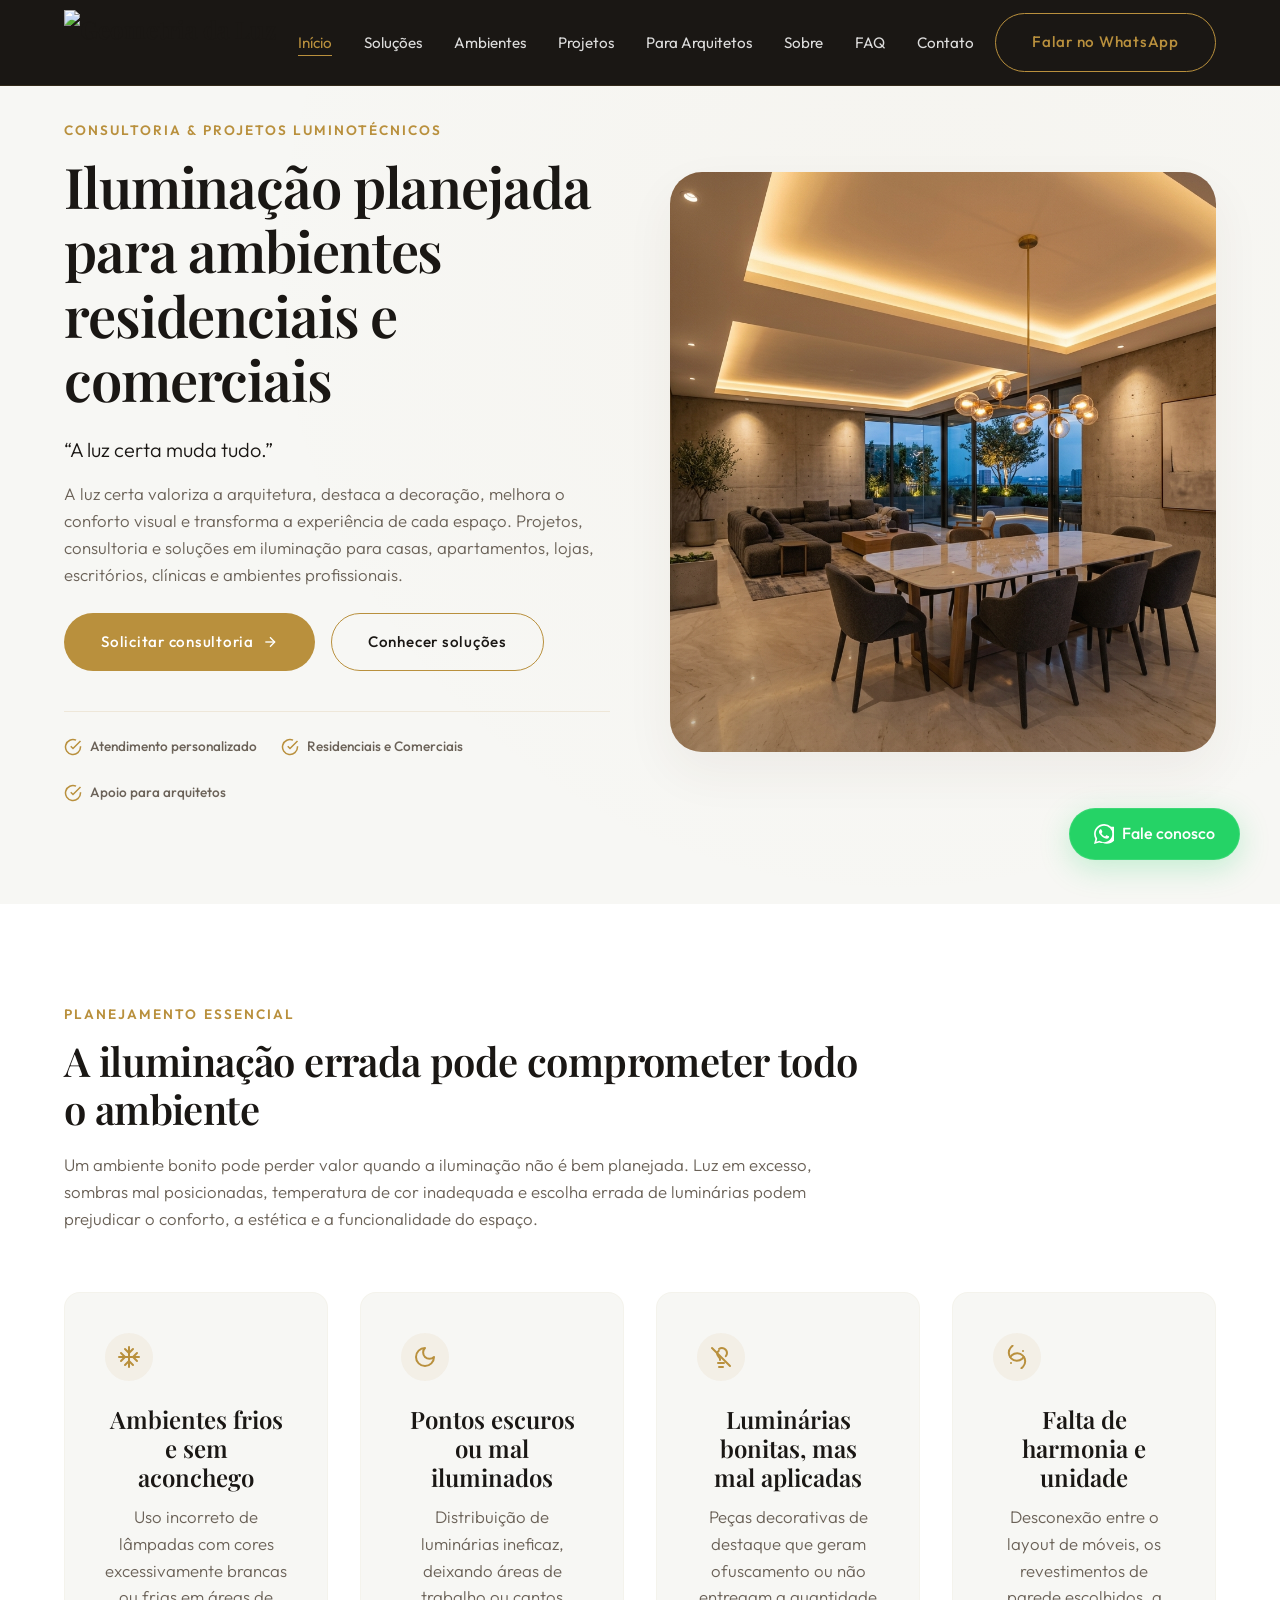
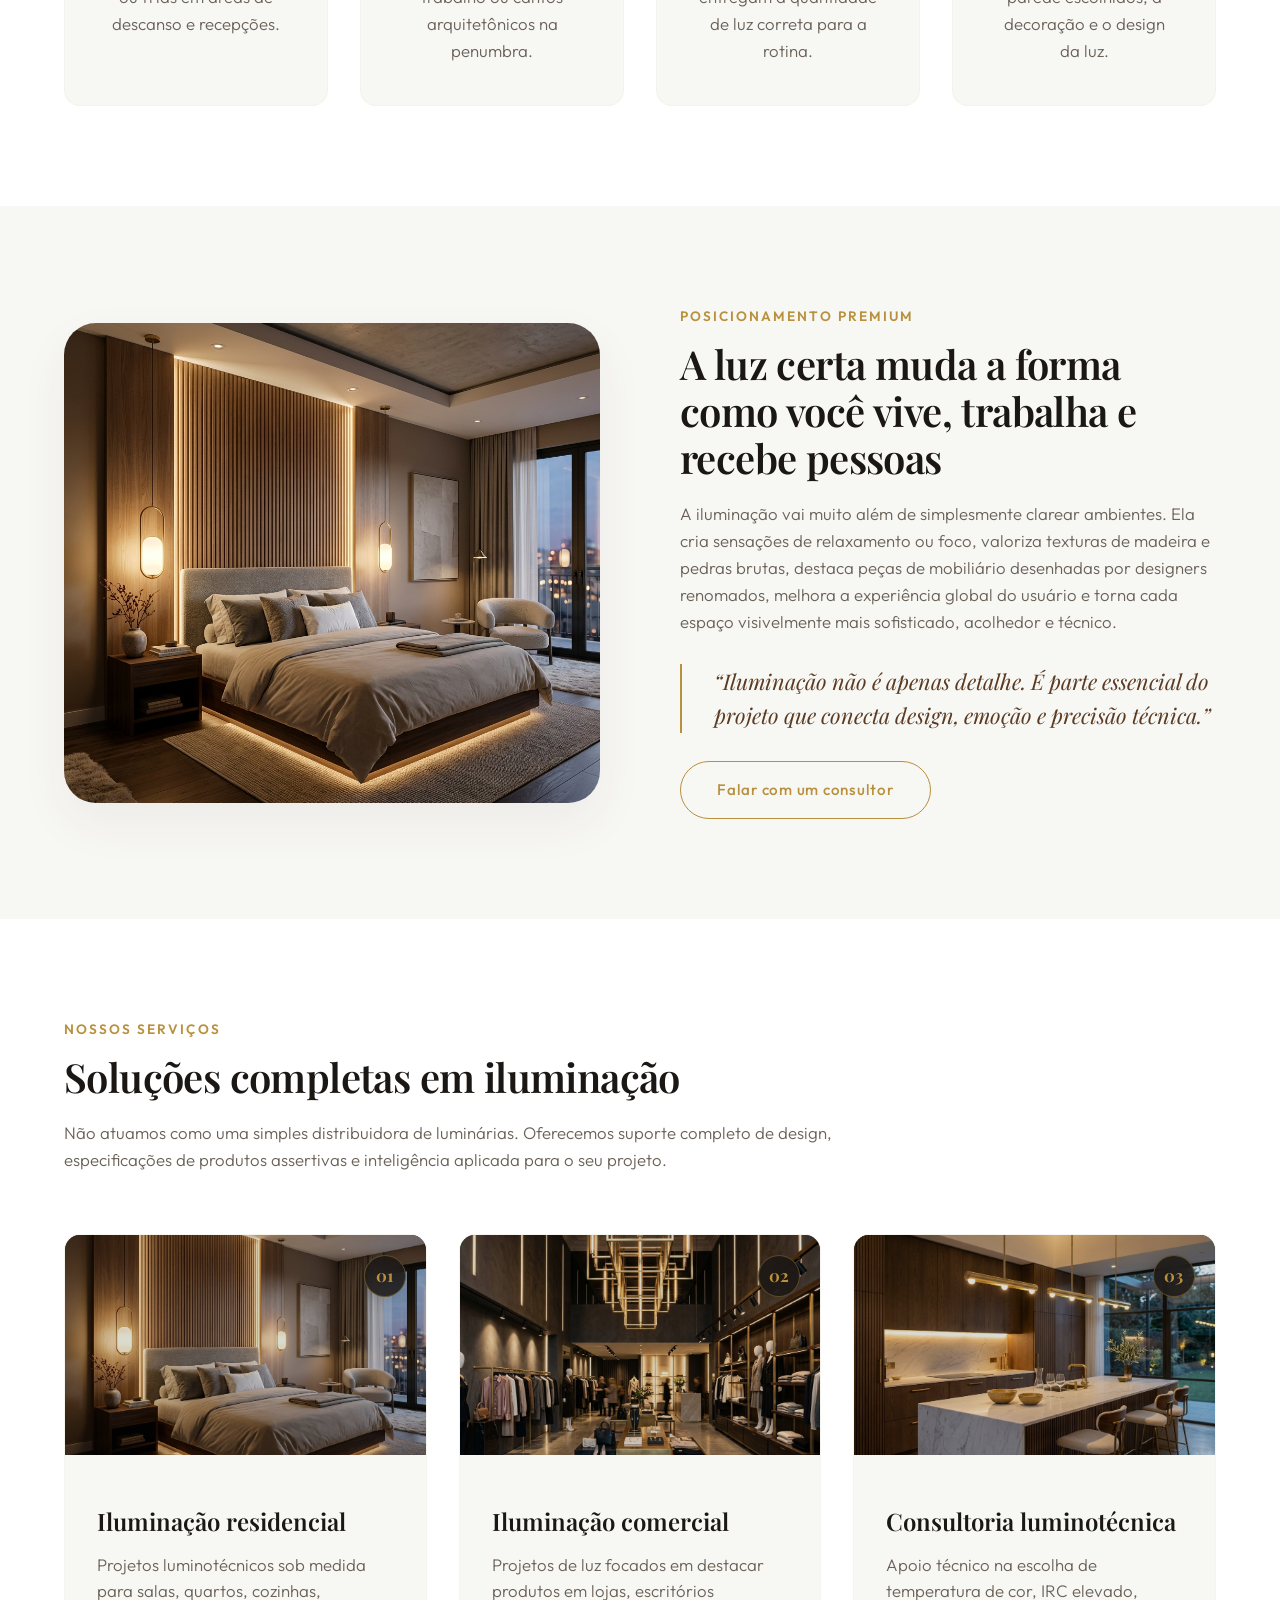
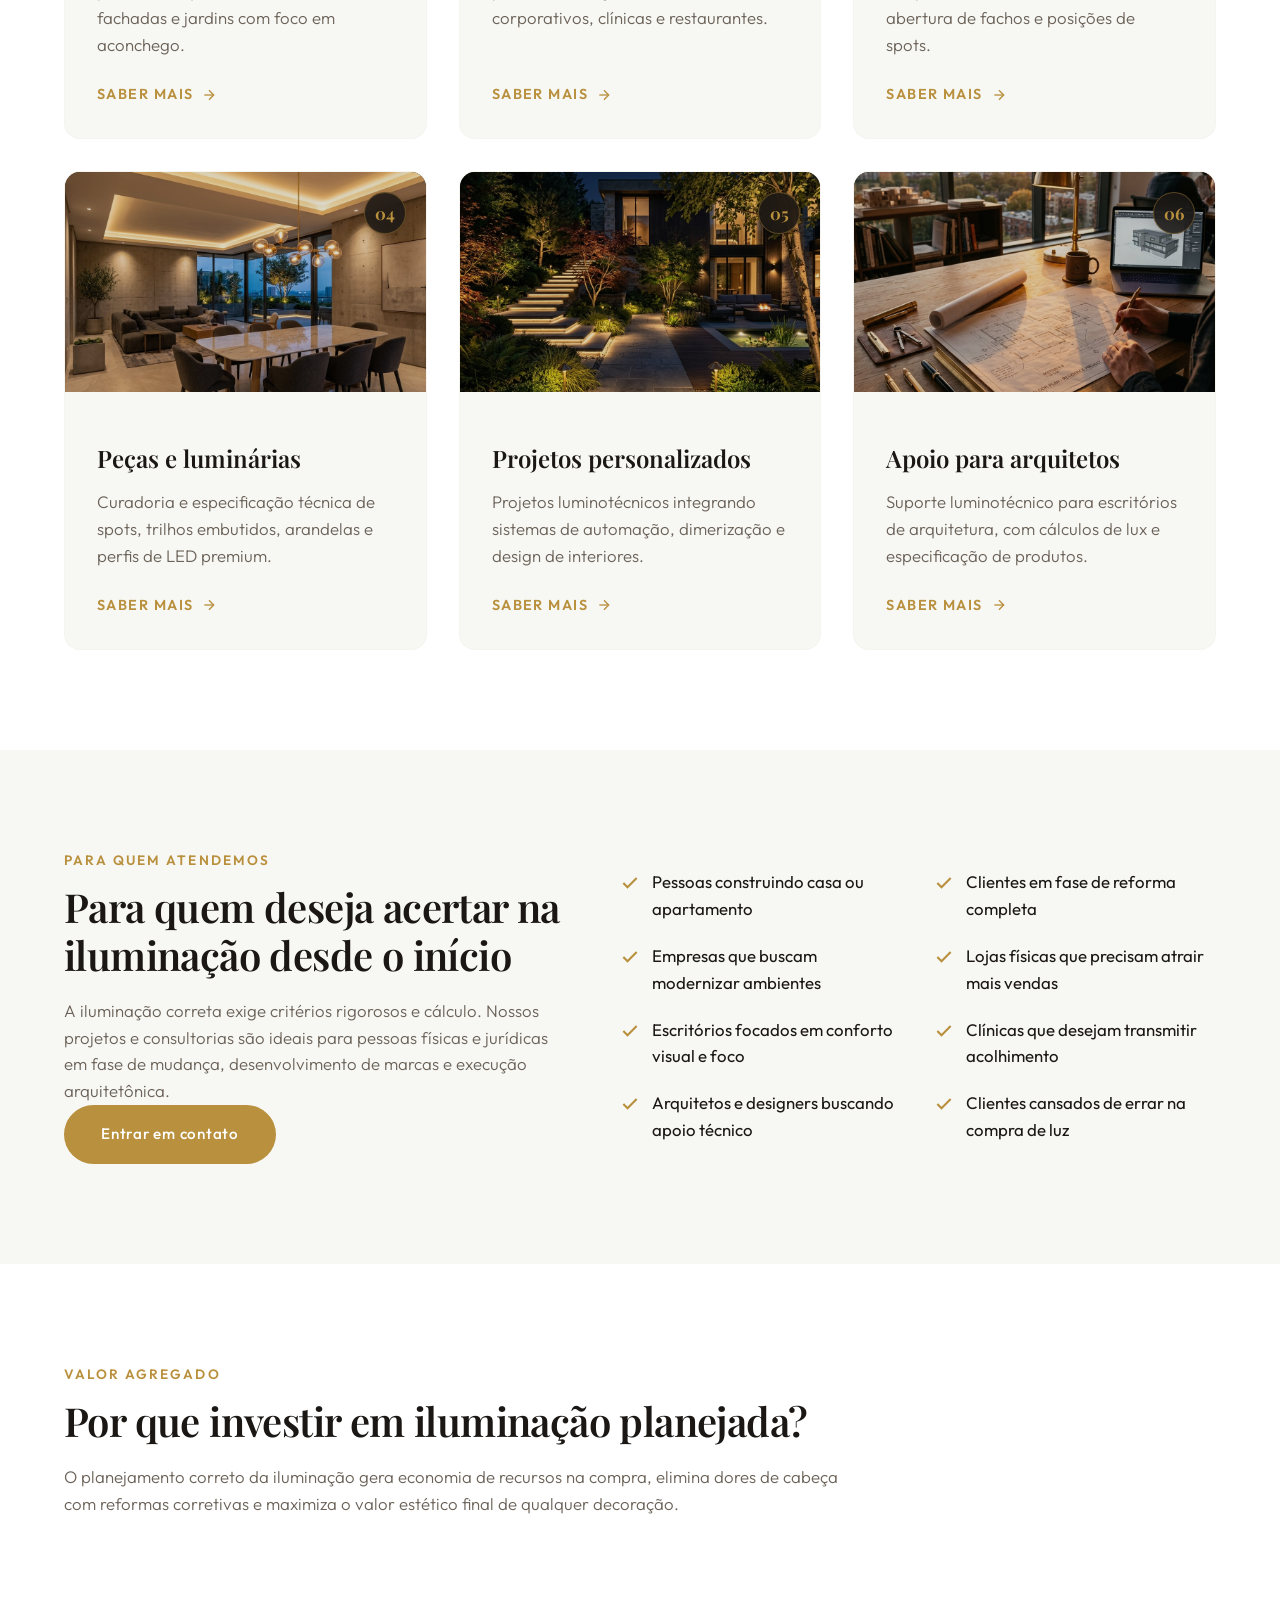
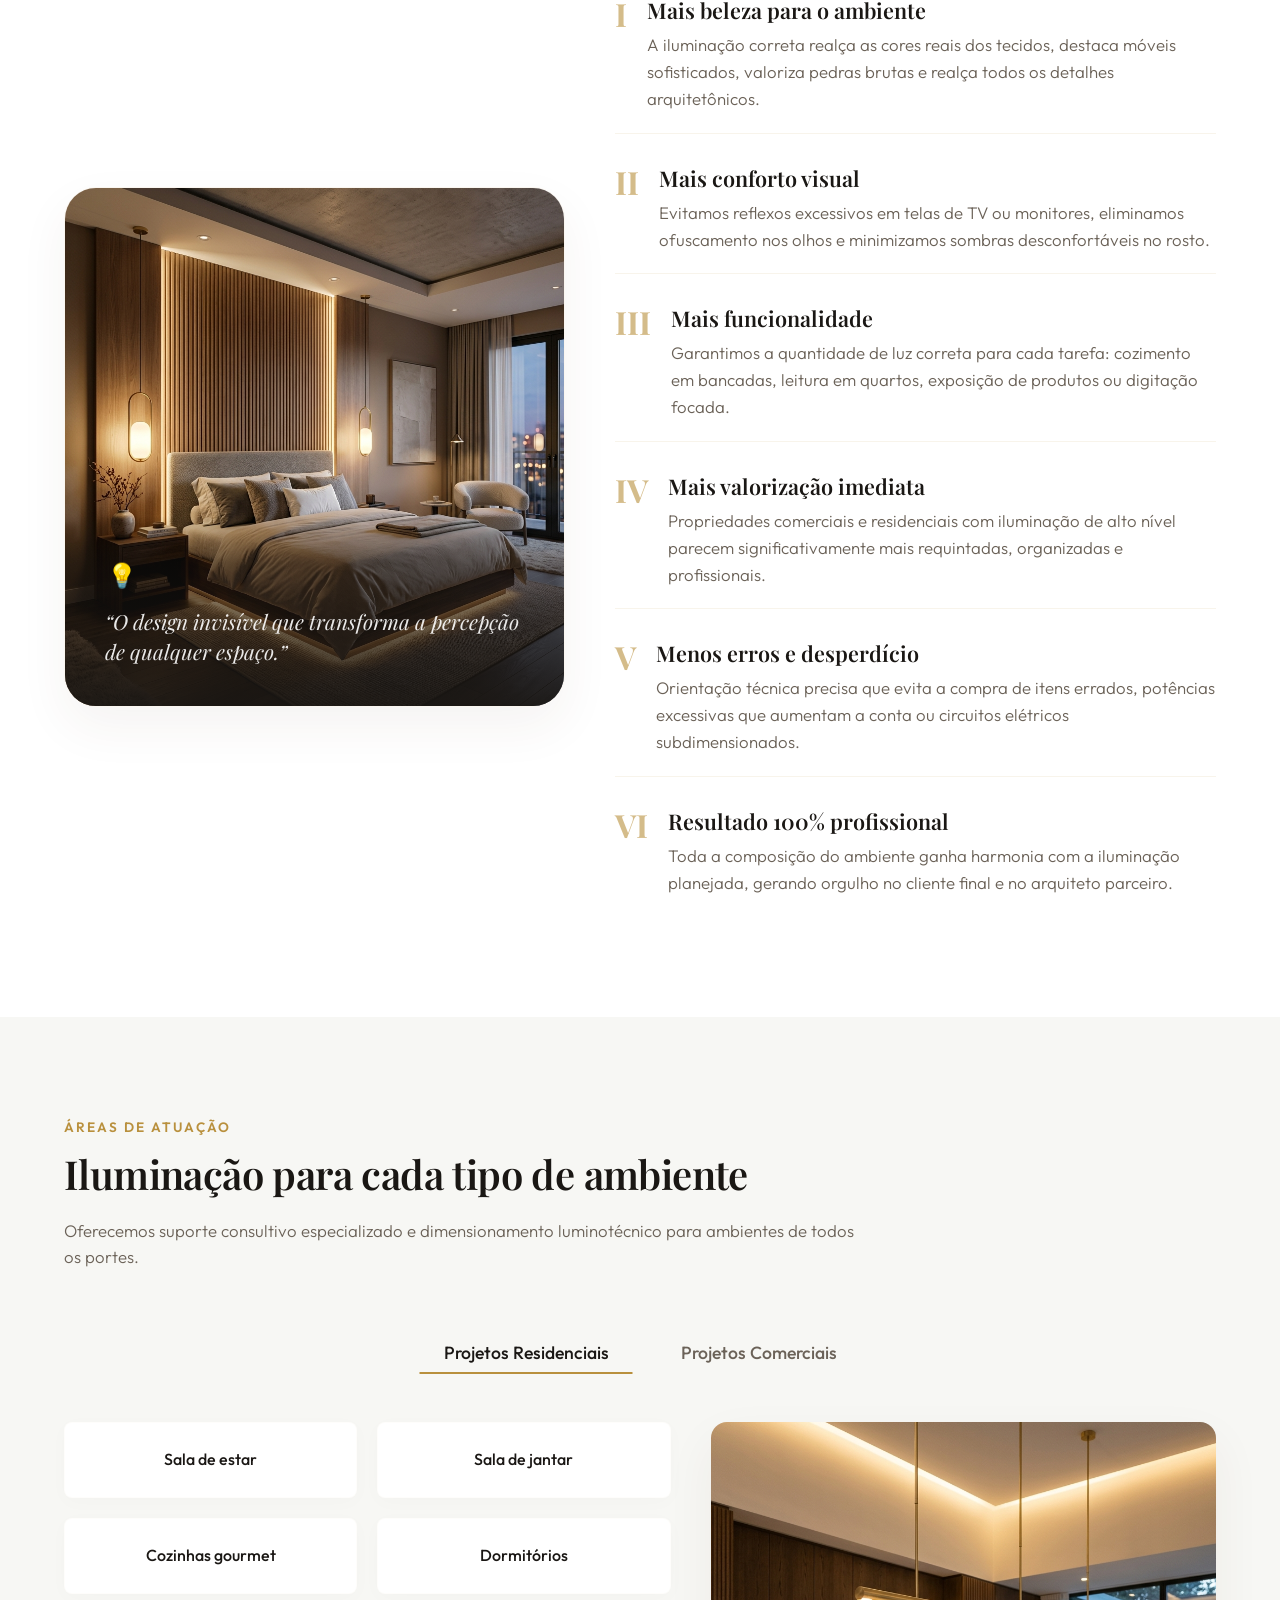
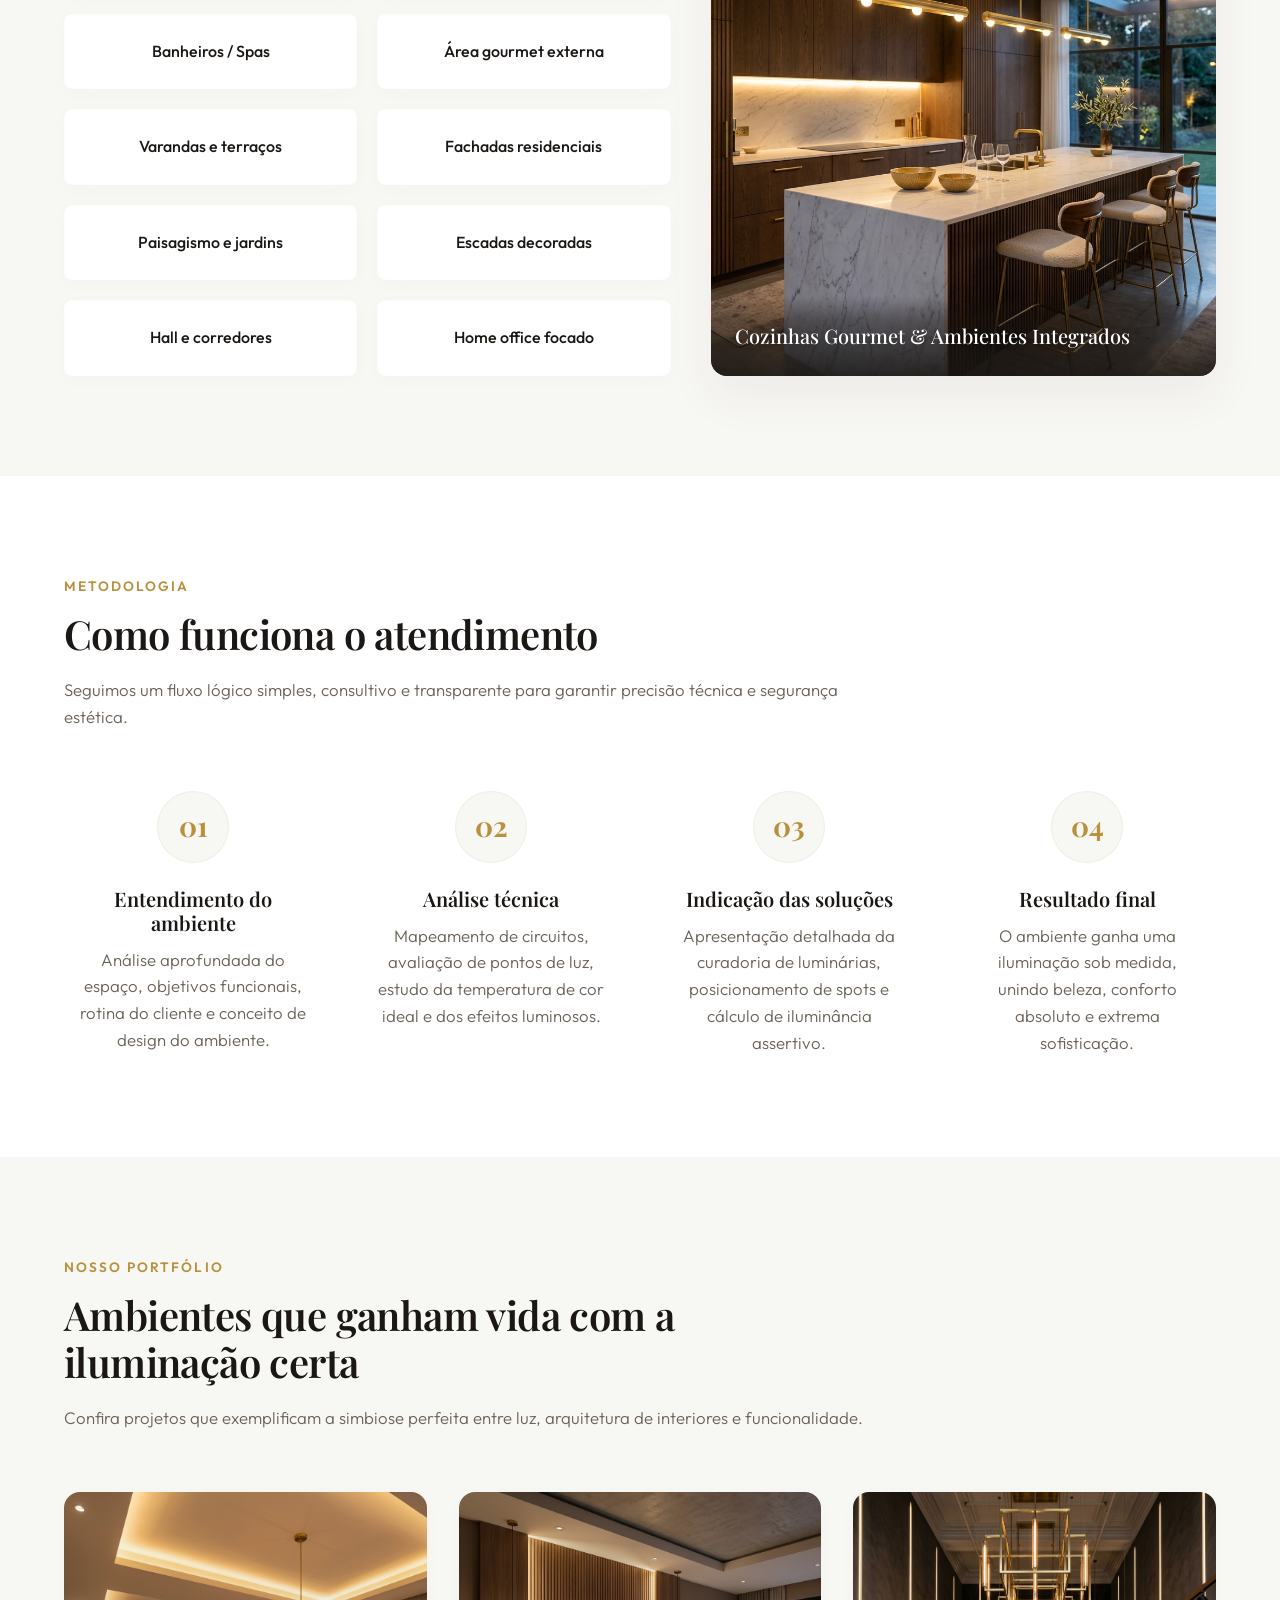
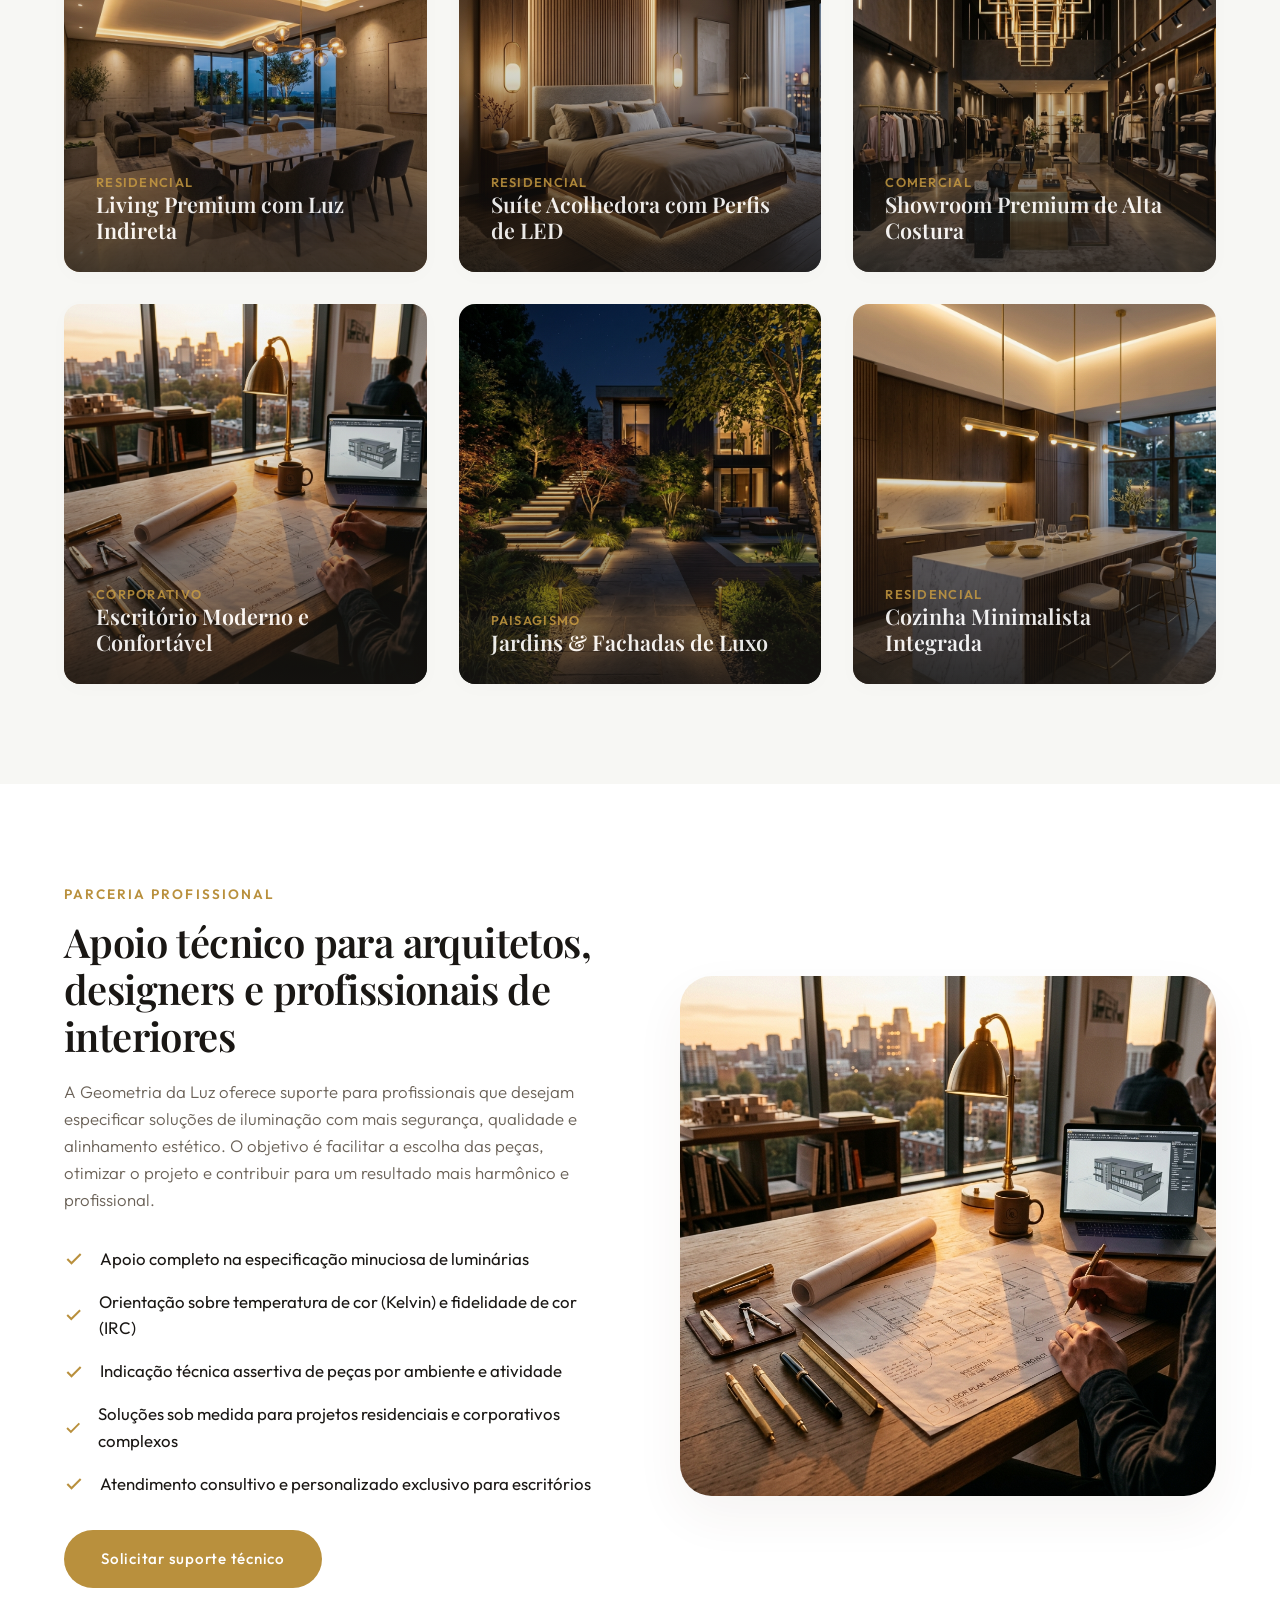
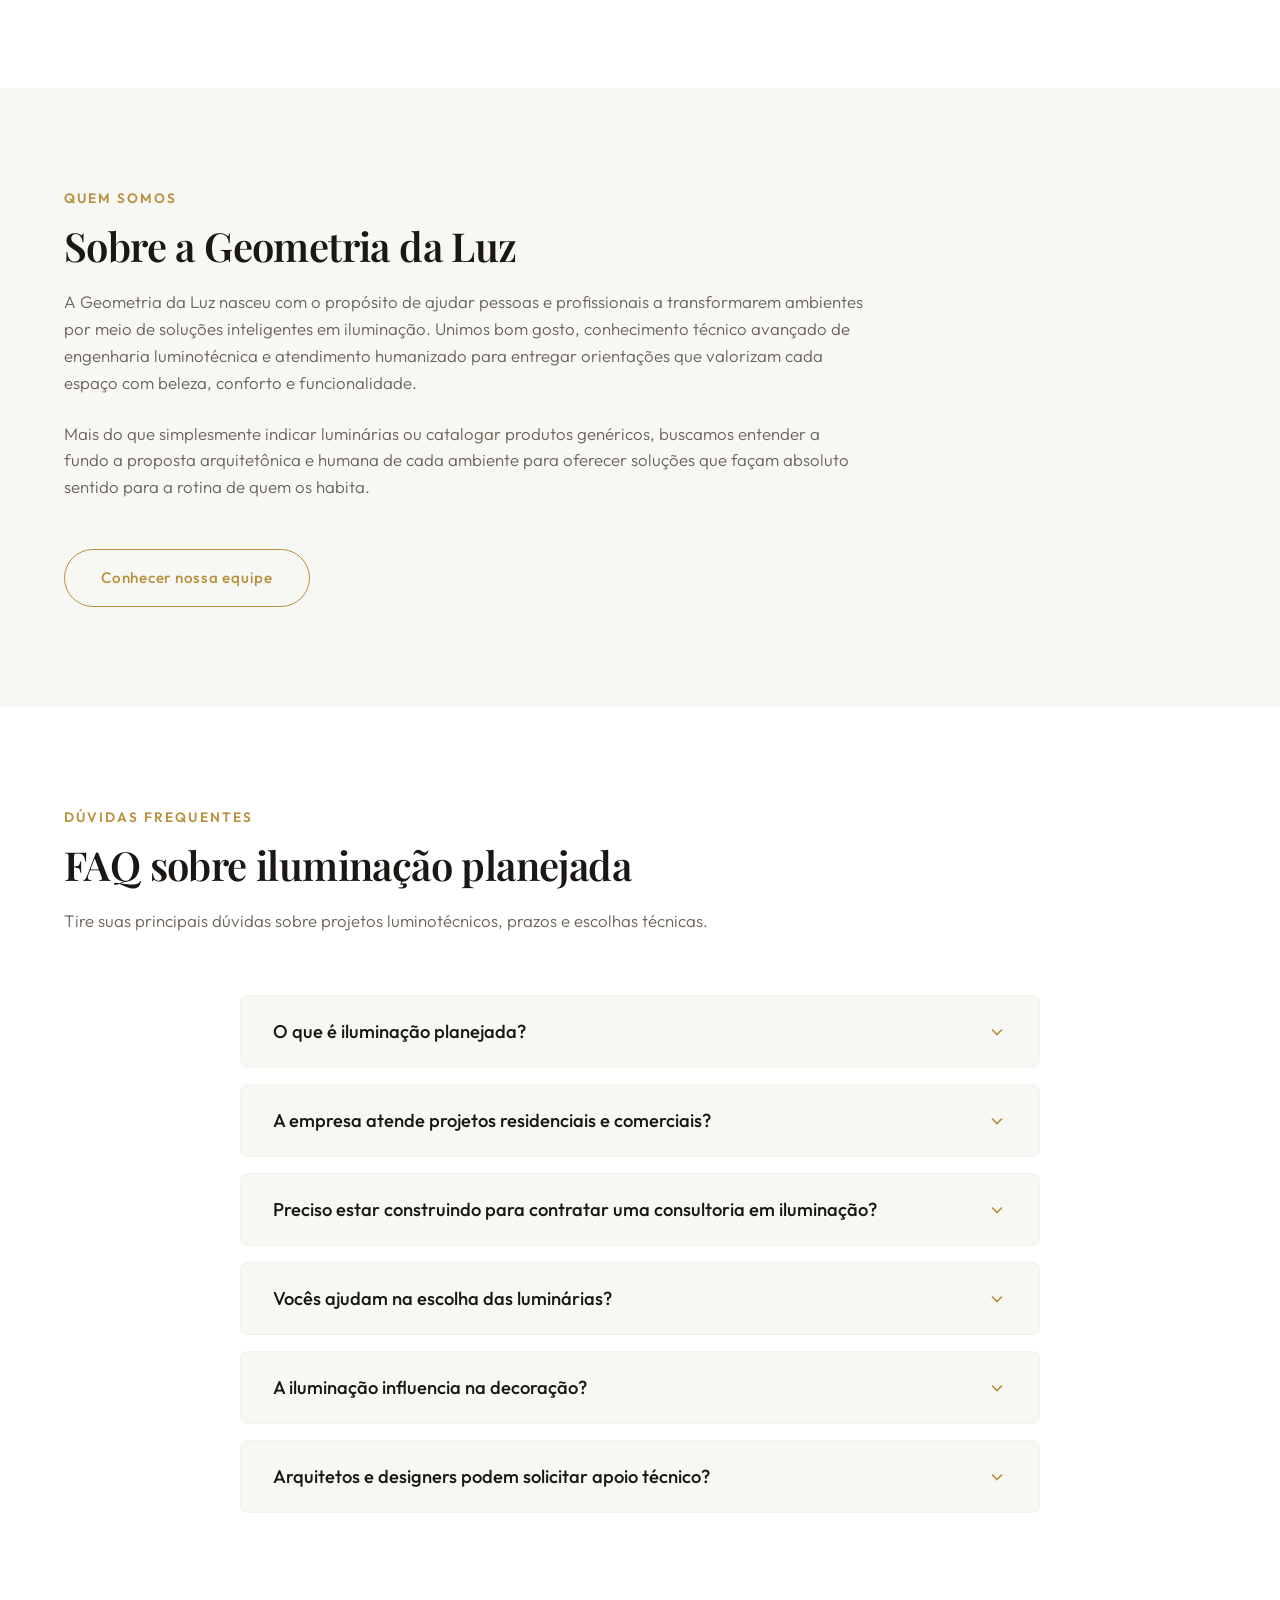
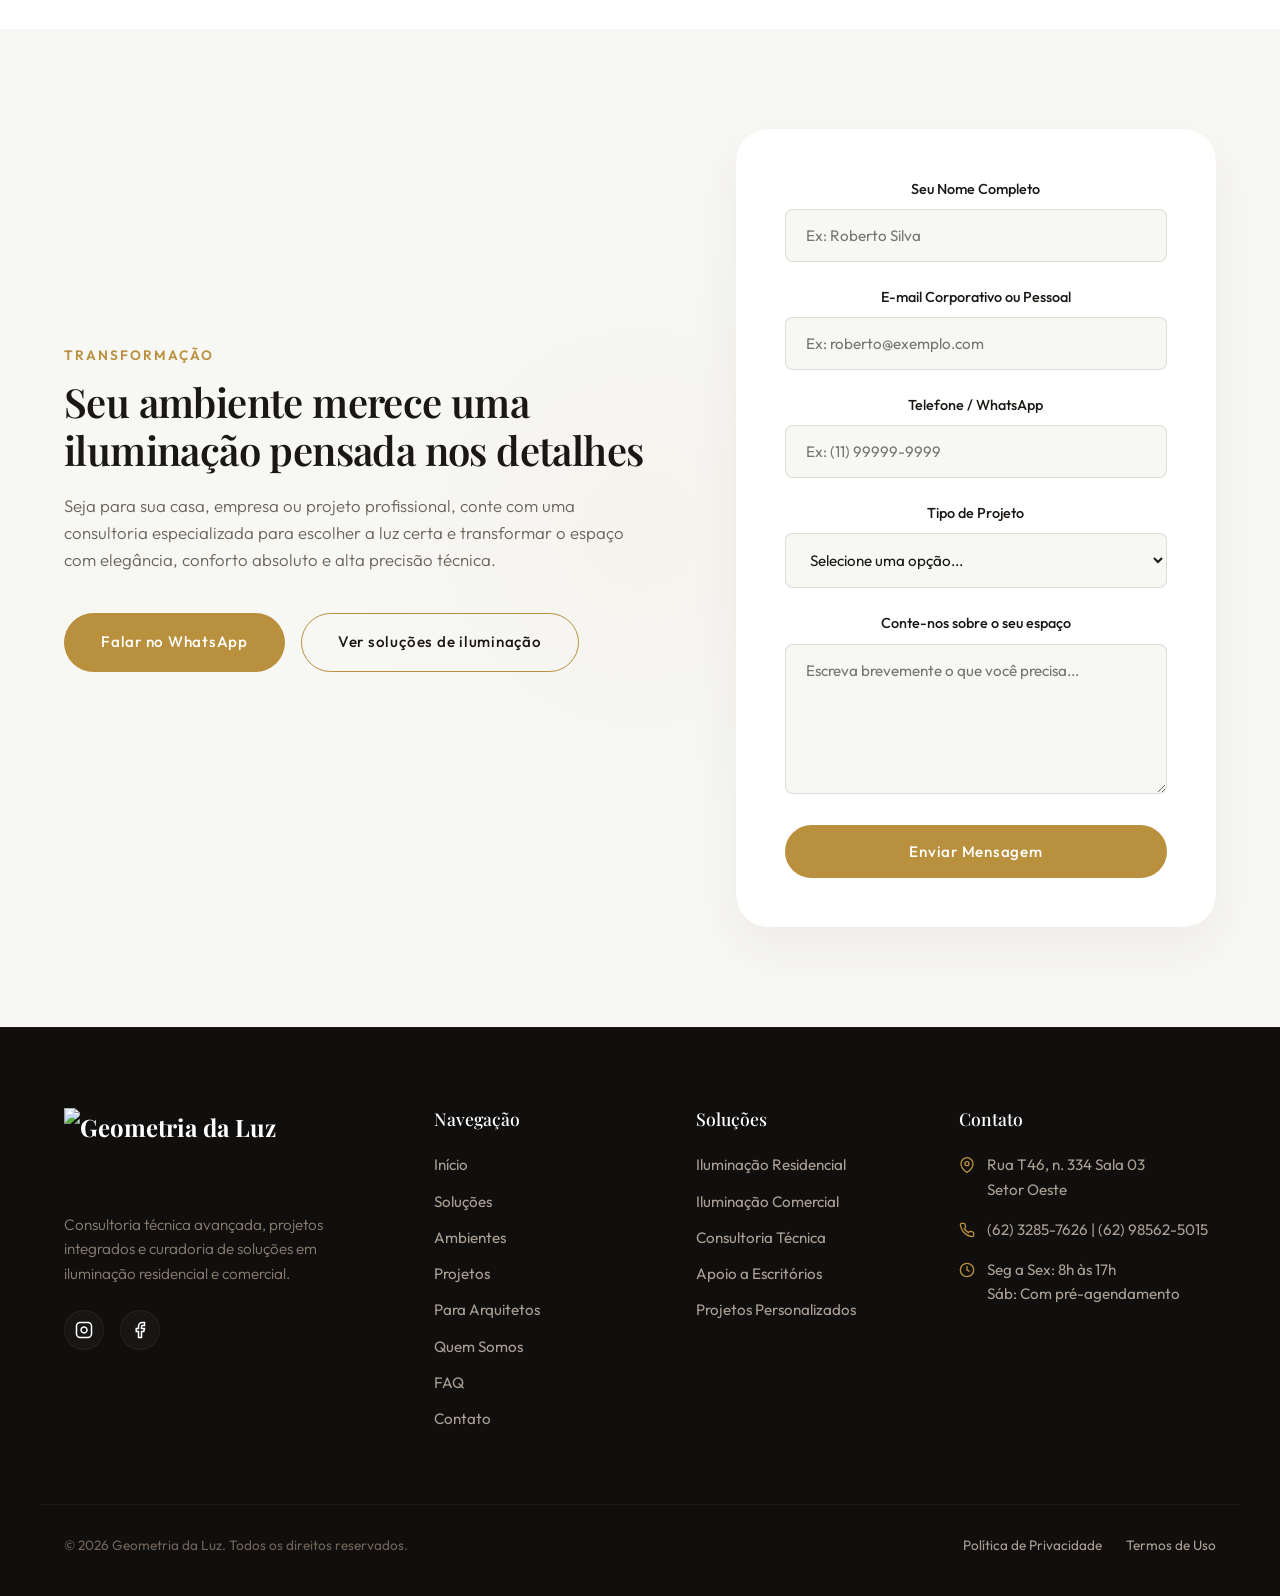
==== commit 664c7a3c: "Atualiza logotipo para imagem e aplica tema escuro premium no cabecalho" ====
--- a/index.html
+++ b/index.html
@@ -129,7 +129,7 @@
   <header>
     <div class="container">
       <a href="index.html" class="logo" id="headerLogo">
-        Geometria da Luz<span class="logo-dot">.</span>
+        <img src="https://i.ibb.co/r2jdXCFy/LOGO-GEOsf.webp" alt="Geometria da Luz" class="logo-img">
       </a>
       
       <nav aria-label="Navegação Principal">
@@ -874,7 +874,7 @@
     <div class="container footer-grid">
       <div class="footer-col footer-about">
         <a href="index.html" class="logo" style="color: var(--bg-white); margin-bottom: 20px;" id="footerLogo">
-          Geometria da Luz<span class="logo-dot">.</span>
+          <img src="https://i.ibb.co/r2jdXCFy/LOGO-GEOsf.webp" alt="Geometria da Luz" class="logo-img">
         </a>
         <p>Consultoria técnica avançada, projetos integrados e curadoria de soluções em iluminação residencial e comercial.</p>
         <div class="social-links">
--- a/css/style.css
+++ b/css/style.css
@@ -1,4 +1,4 @@
-﻿@import url('https://fonts.googleapis.com/css2?family=Outfit:wght@300;400;500;600;700&family=Playfair+Display:ital,wght@0,400;0,600;0,700;1,400&display=swap');
+@import url('https://fonts.googleapis.com/css2?family=Outfit:wght@300;400;500;600;700&family=Playfair+Display:ital,wght@0,400;0,600;0,700;1,400&display=swap');
 
 :root {
   /* Colors */
@@ -220,19 +220,19 @@
   -webkit-backdrop-filter: blur(20px);
   box-shadow: var(--shadow-glass);
   border-bottom: 1px solid rgba(185, 144, 61, 0.15);
-  padding: 12px 0;
+  padding: 0;
 }
 
 header .container {
   display: flex;
   justify-content: space-between;
   align-items: center;
-  padding: 20px 24px;
+  padding: 10px 24px;
   transition: var(--transition-smooth);
 }
 
 header.scrolled .container {
-  padding: 8px 24px;
+  padding: 6px 24px;
 }
 
 .logo {
@@ -2081,4 +2081,70 @@
     max-width: 100% !important;
     margin-left: 0 !important;
   }
+}
+
+/* Logo Image Premium Styles */
+.logo-img {
+  height: 65px;
+  width: auto;
+  object-fit: contain;
+  display: block;
+  transition: height 0.3s ease;
+}
+
+header.scrolled .logo-img {
+  height: 50px;
+}
+
+.footer-col .logo-img {
+  height: 85px;
+}
+
+/* Premium Dark Header Theme to Highlight the Logo */
+header {
+  background-color: #1A1714 !important; /* Solid dark charcoal to make the white/gold logo pop */
+  border-bottom: 1px solid rgba(185, 144, 61, 0.15) !important;
+}
+
+header.scrolled {
+  background-color: rgba(26, 23, 20, 0.95) !important;
+  padding: 0 !important;
+  backdrop-filter: blur(20px) !important;
+  -webkit-backdrop-filter: blur(20px) !important;
+  border-bottom: 1px solid rgba(185, 144, 61, 0.25) !important;
+  box-shadow: 0 10px 30px rgba(0, 0, 0, 0.3) !important;
+}
+
+/* Light Navigation Links for Dark Header */
+header .nav-link {
+  color: rgba(255, 255, 255, 0.85) !important;
+}
+
+header .nav-link:hover,
+header .nav-link.active {
+  color: var(--accent-gold) !important;
+}
+
+/* Header Action Button (WhatsApp) */
+header .btn-secondary {
+  color: var(--accent-gold) !important;
+  border-color: var(--accent-gold) !important;
+}
+
+header .btn-secondary:hover {
+  background-color: var(--accent-gold) !important;
+  color: #1A1714 !important;
+}
+
+/* Hamburger Icon for Mobile */
+header .hamburger span {
+  background-color: #FFFFFF !important;
+}
+
+/* Mobile Menu Drawer Theme Consistency */
+@media (max-width: 992px) {
+  header .nav-menu {
+    background-color: #1A1714 !important;
+    border-left: 1px solid rgba(185, 144, 61, 0.15) !important;
+  }
 }
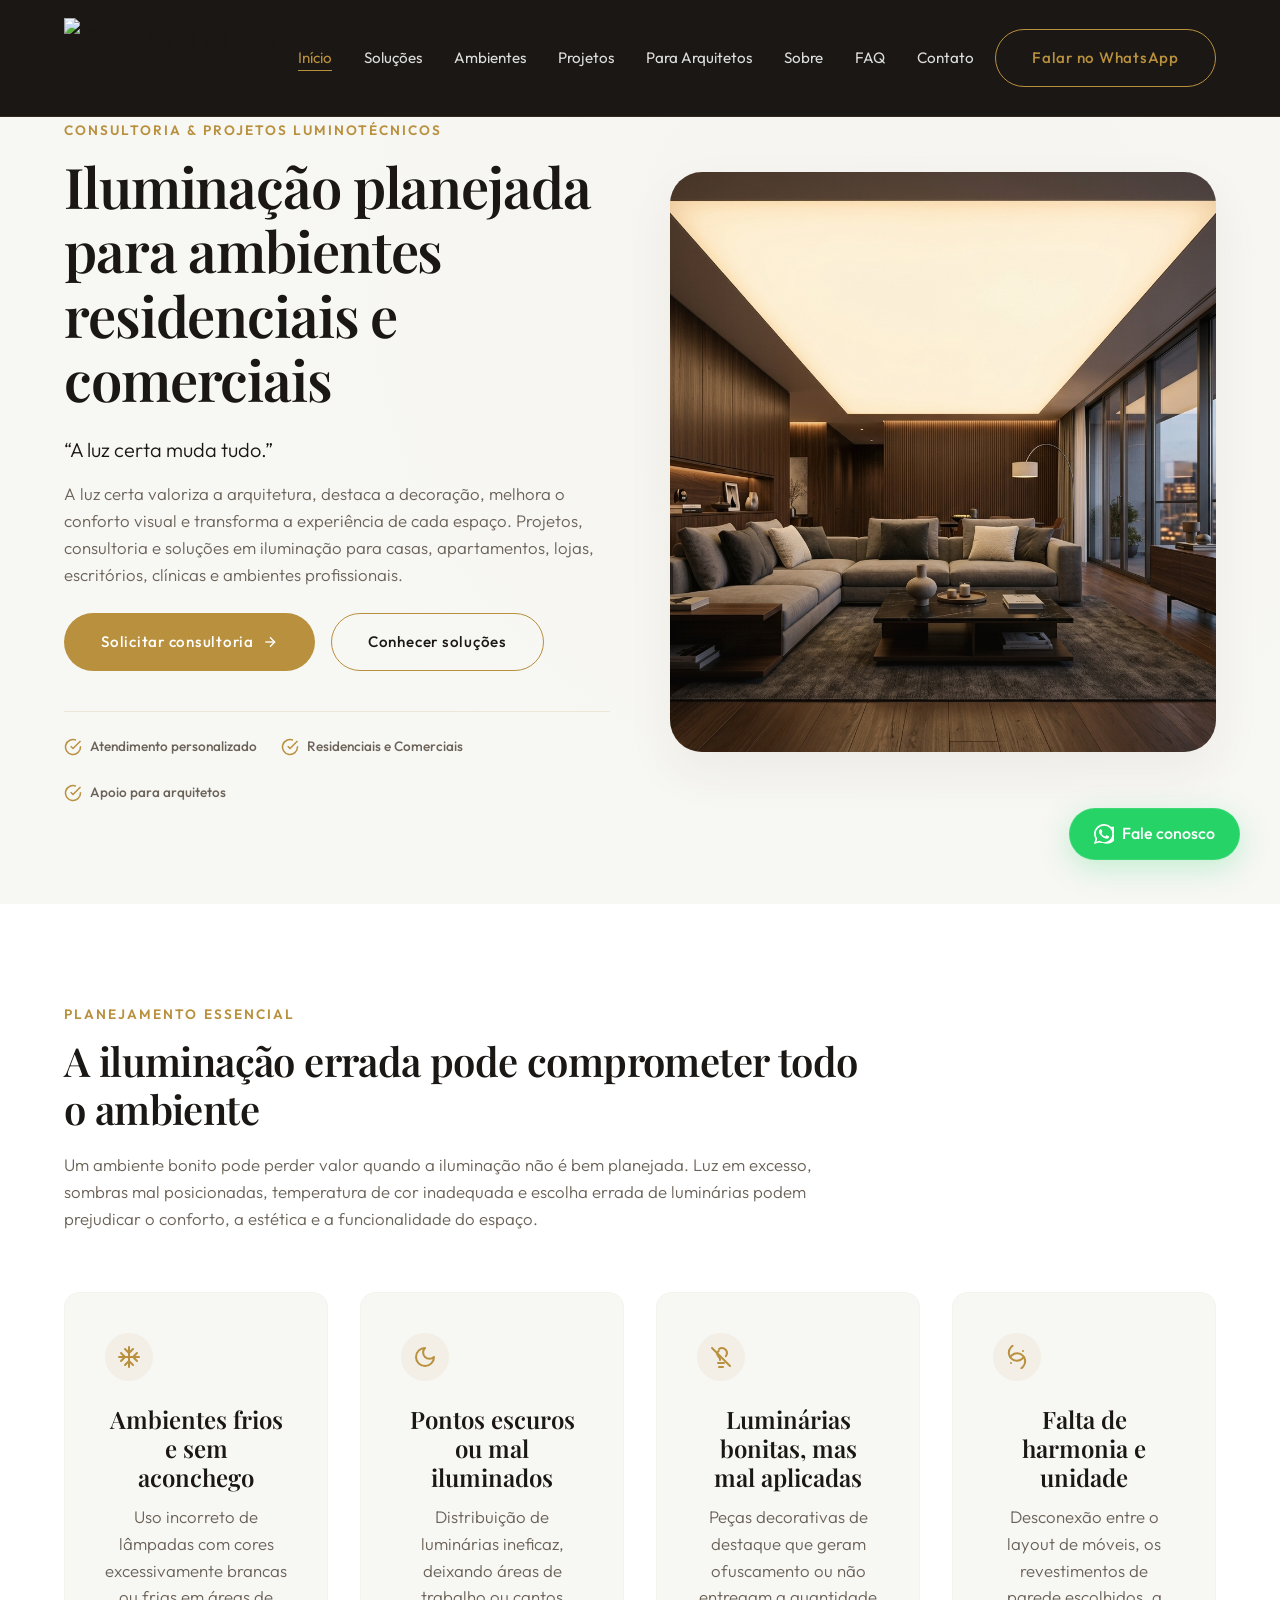
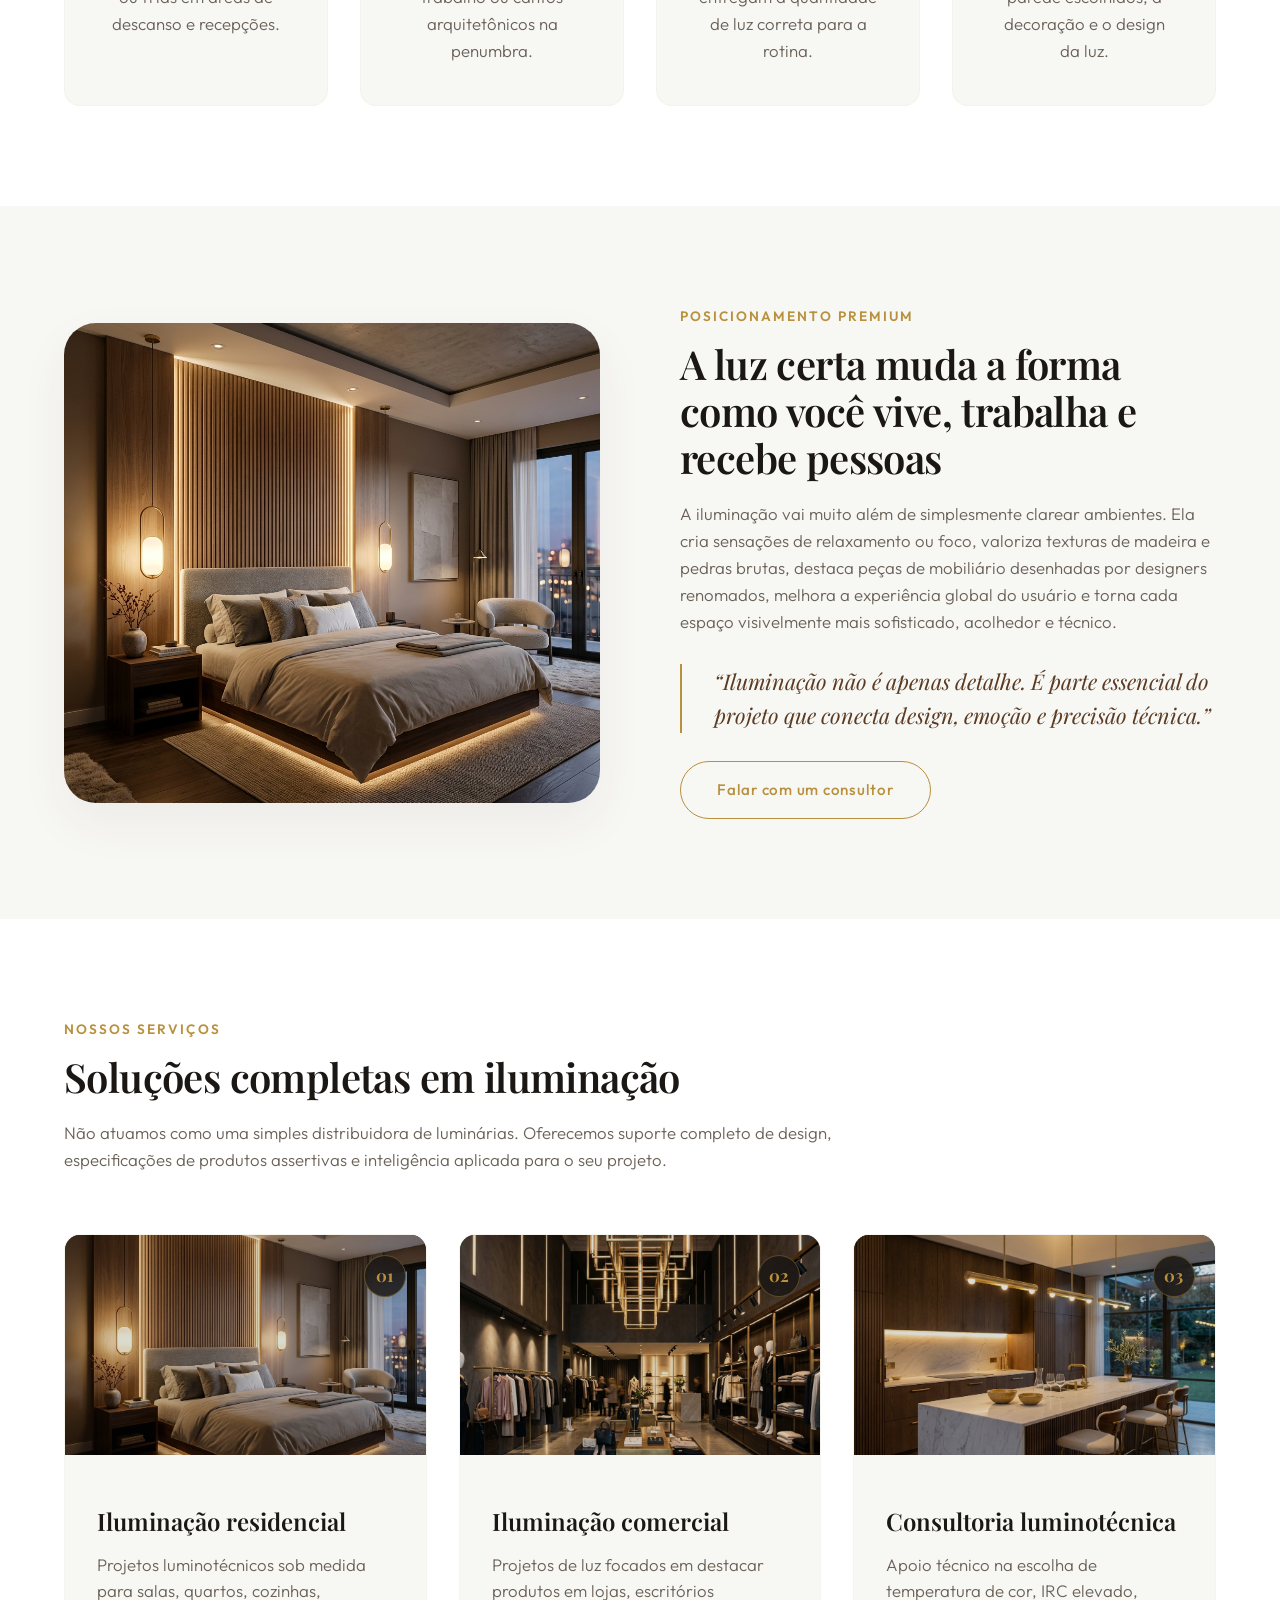
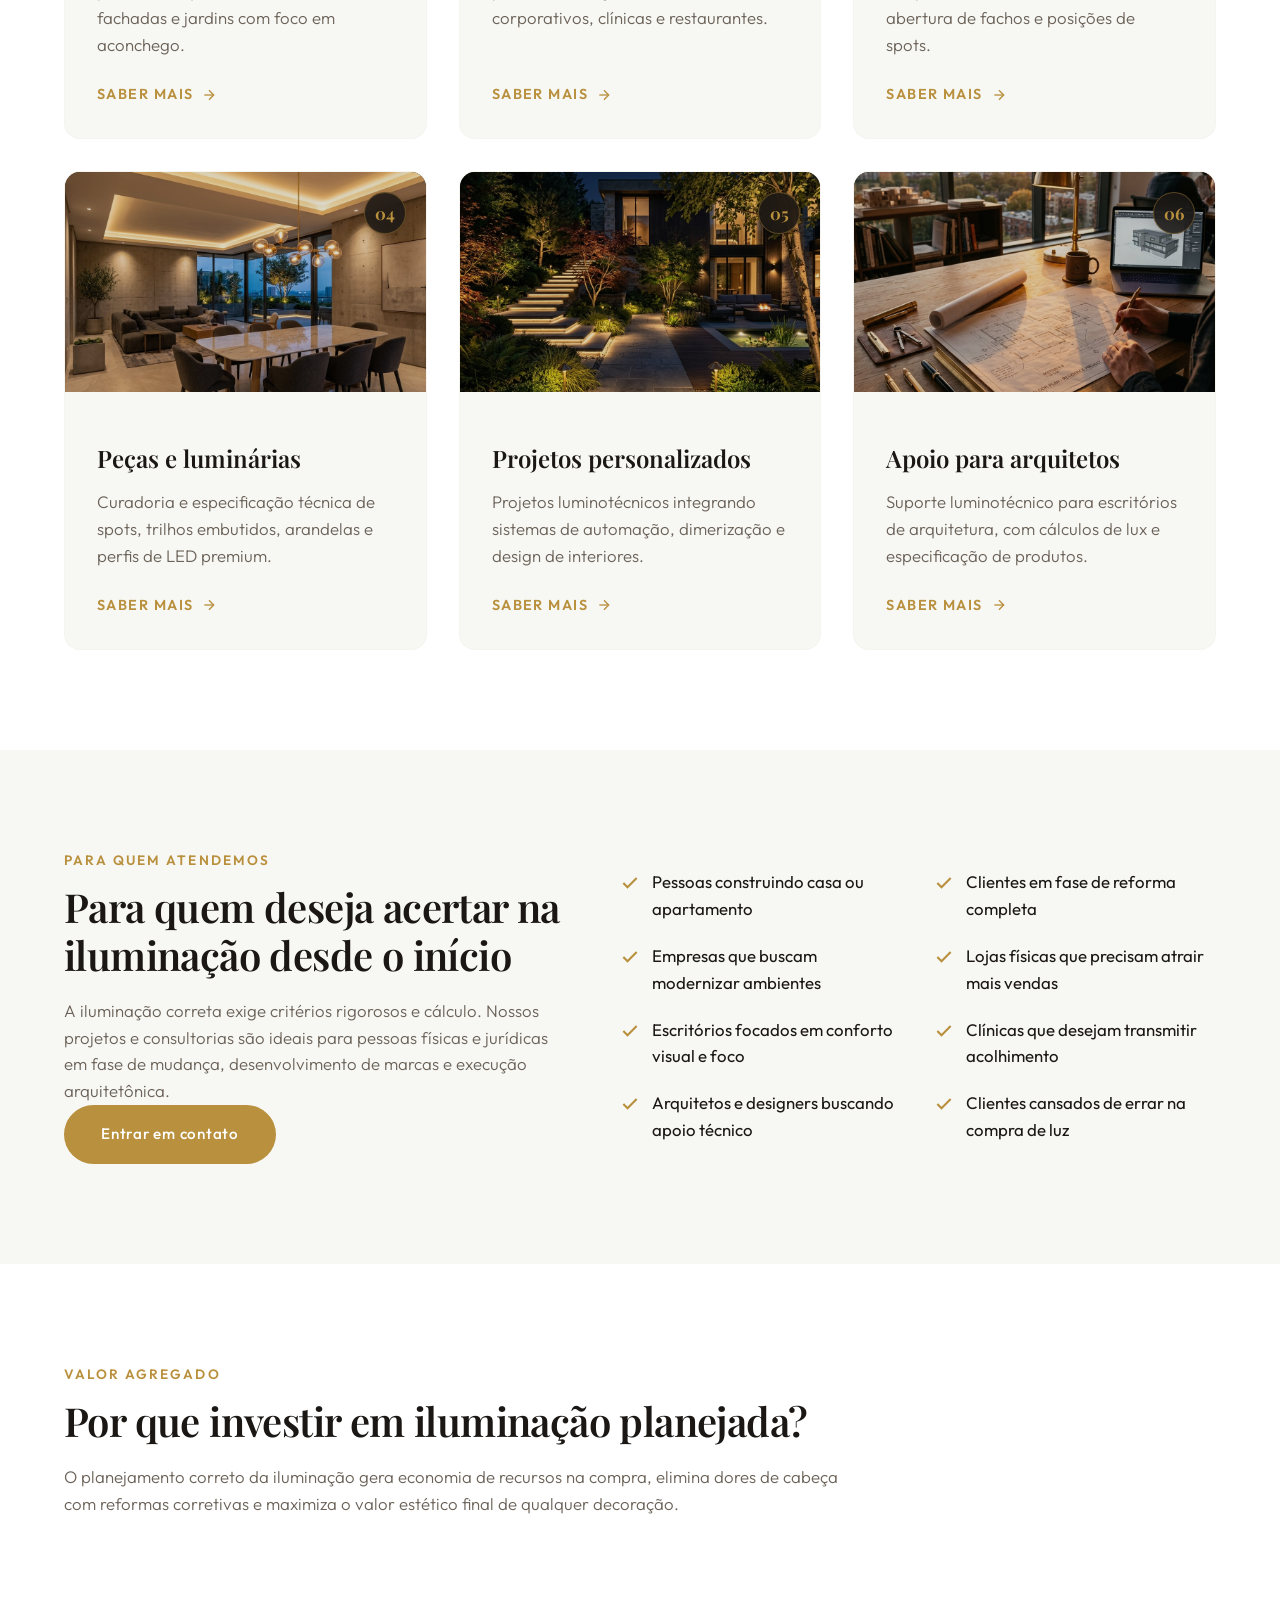
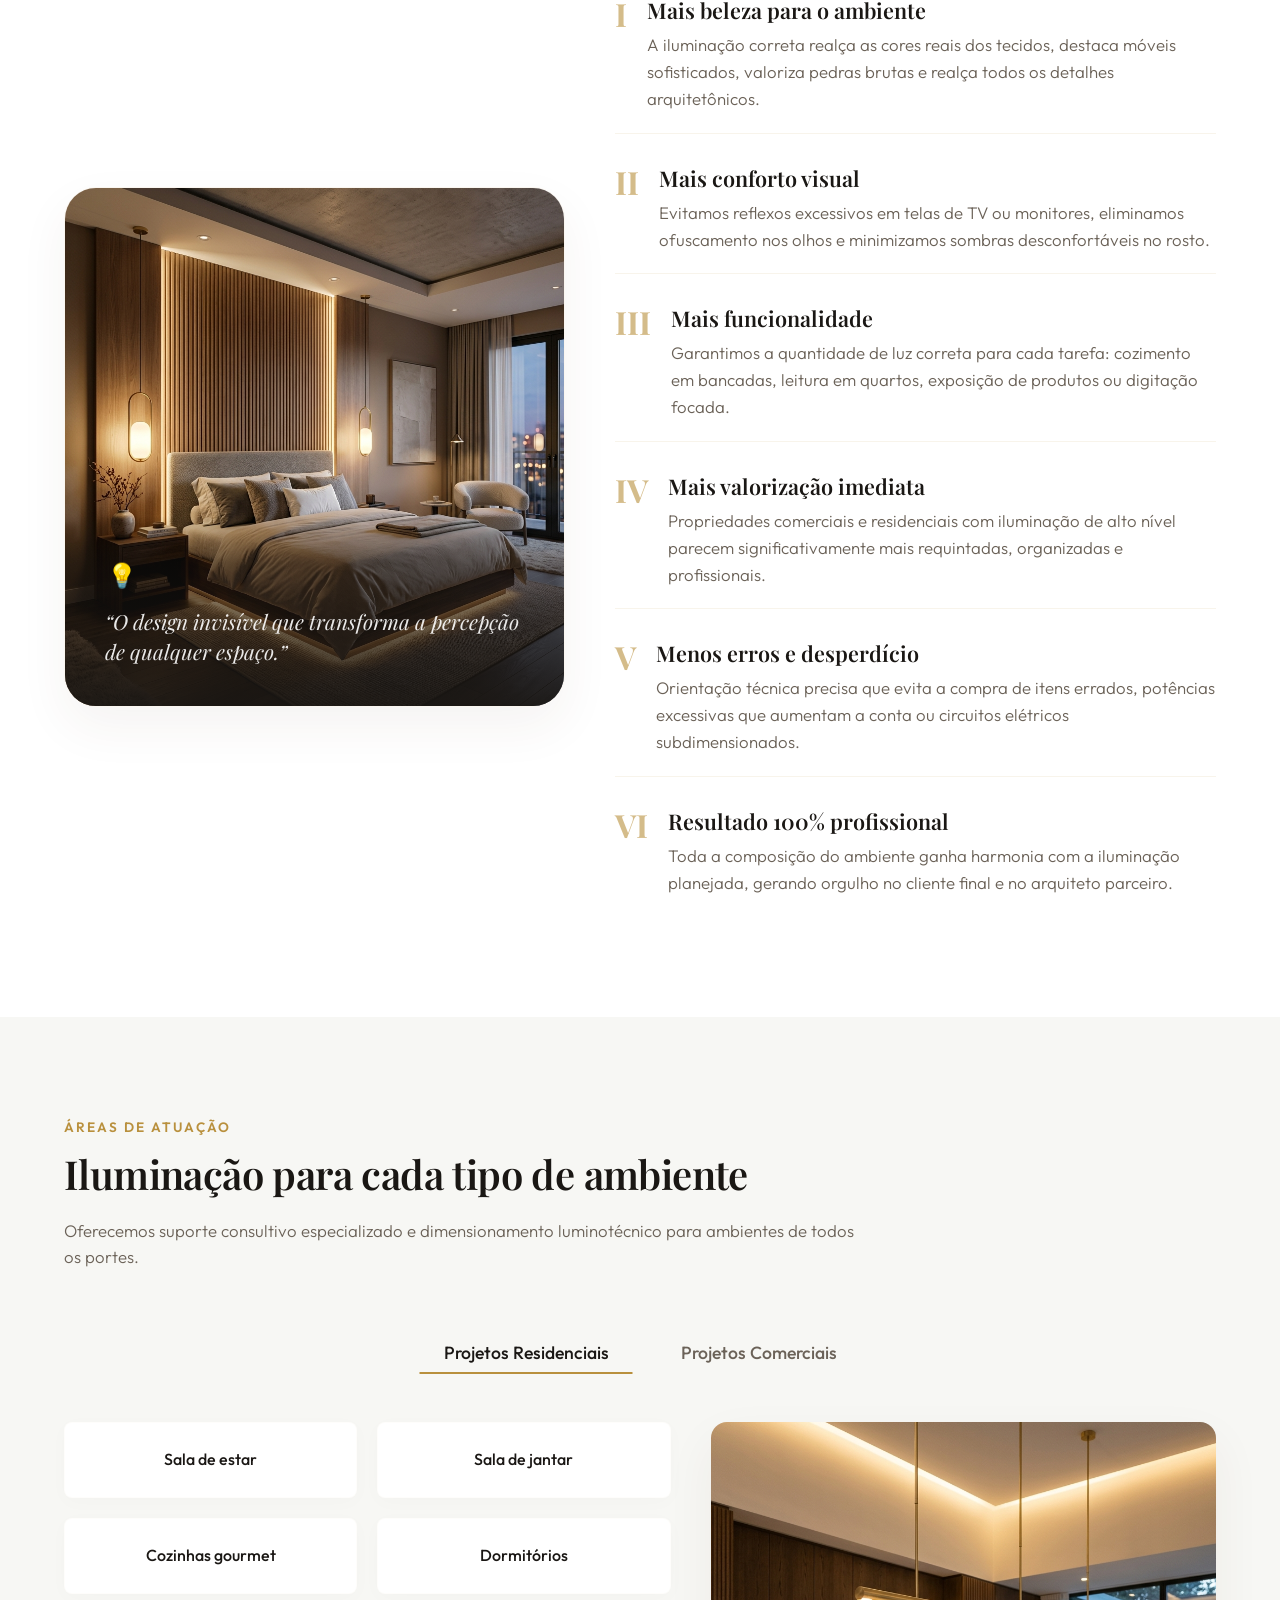
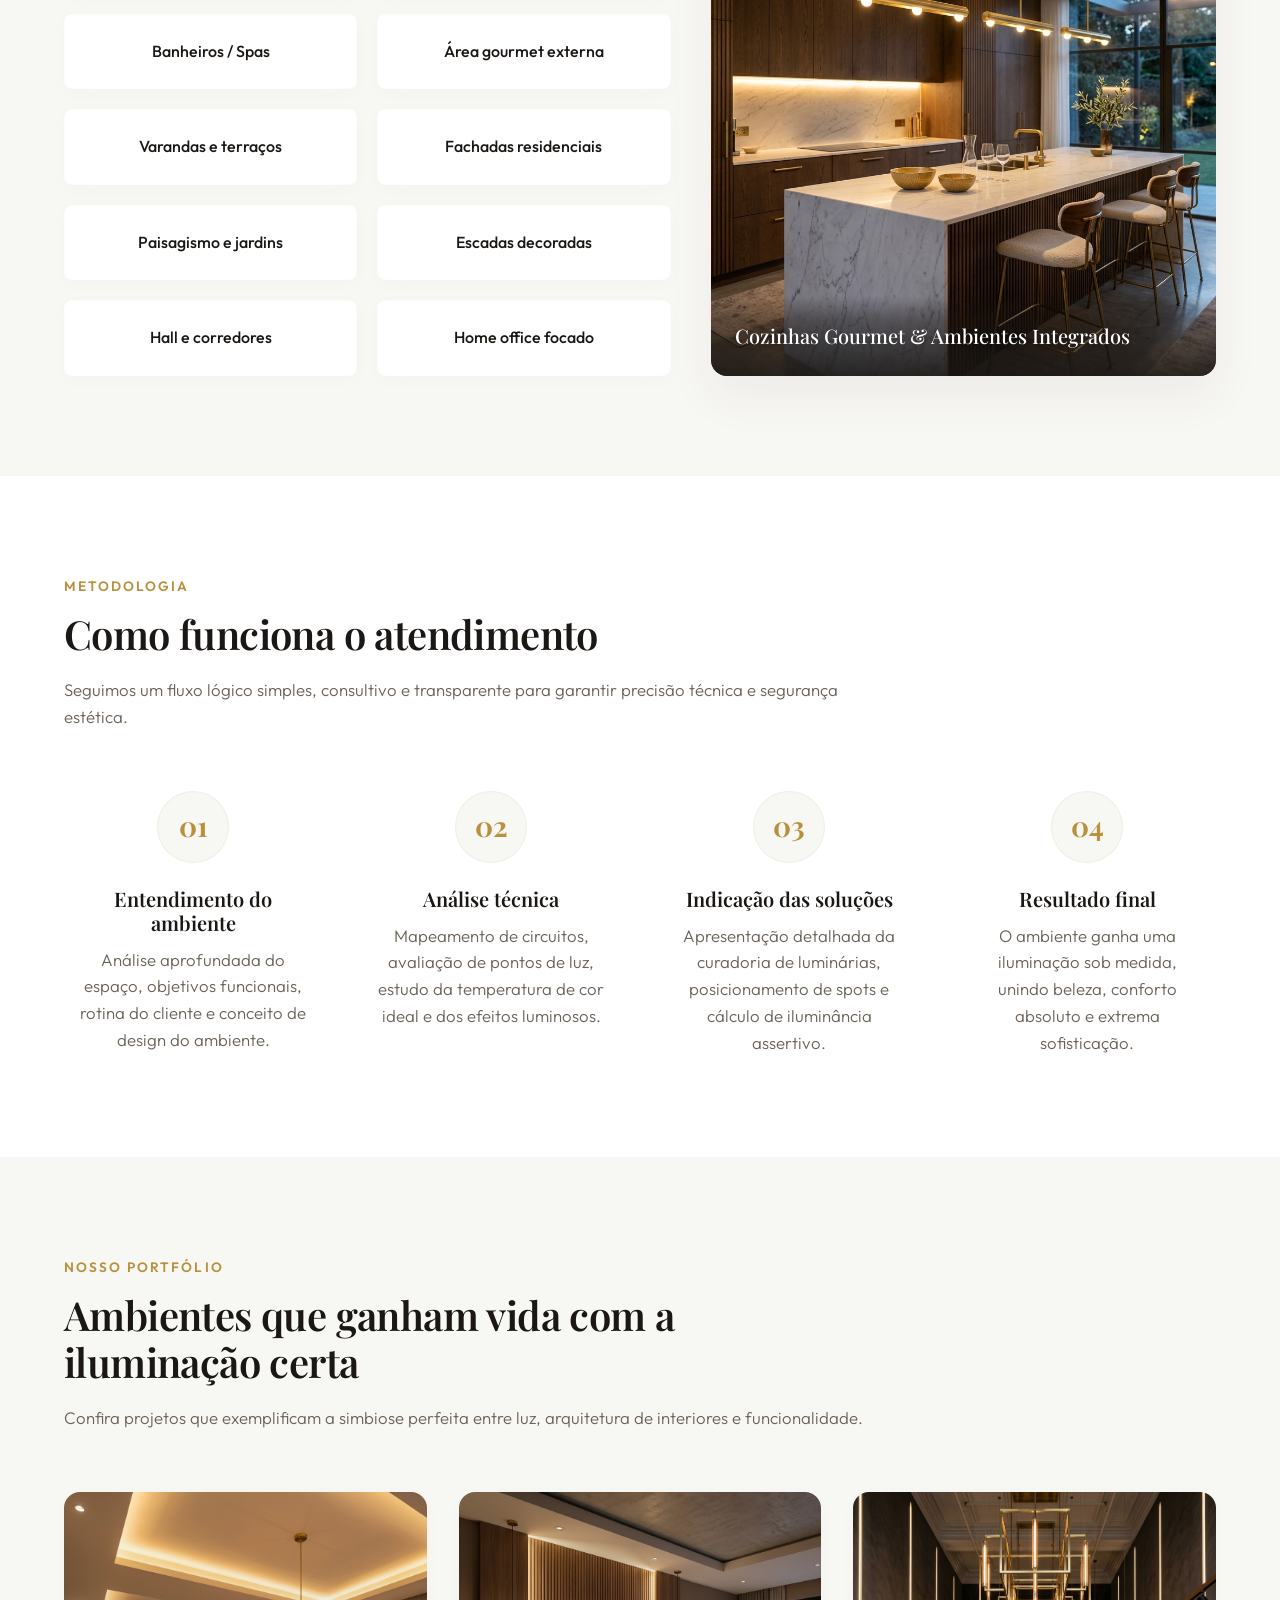
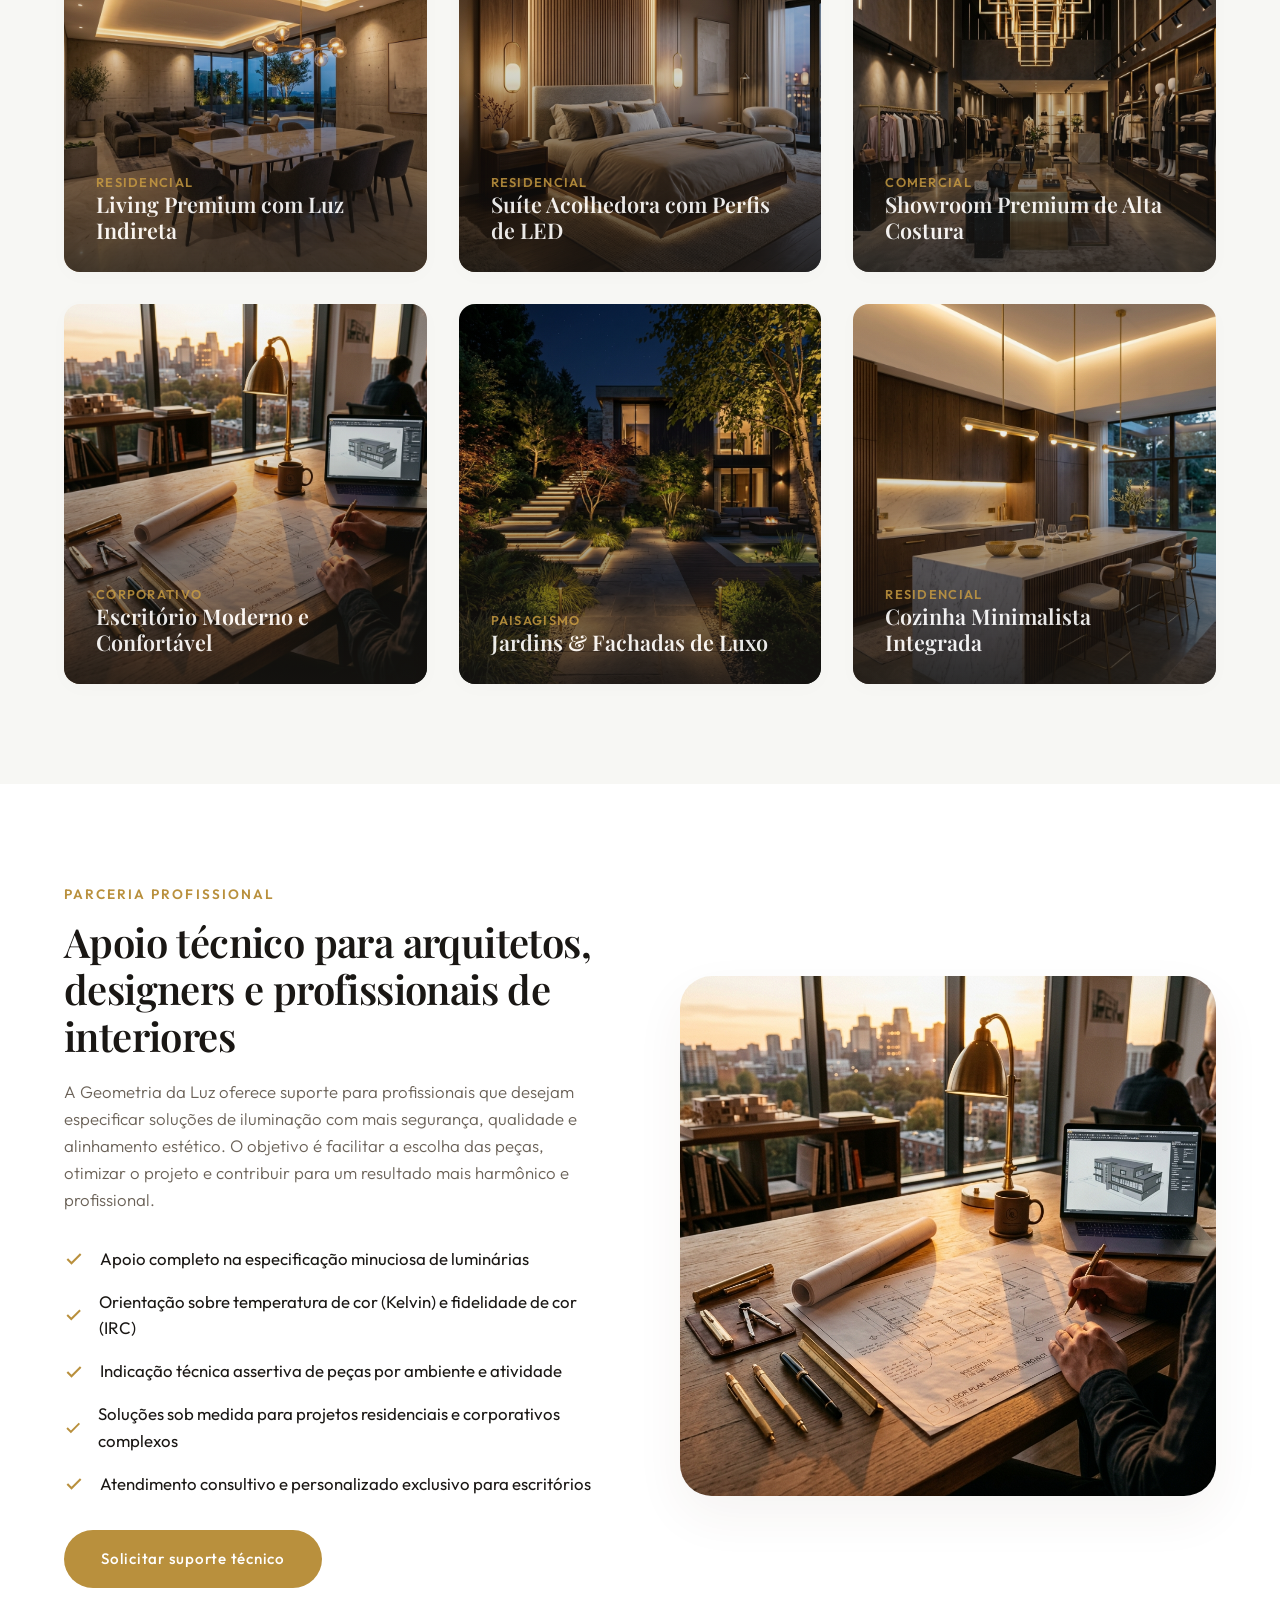
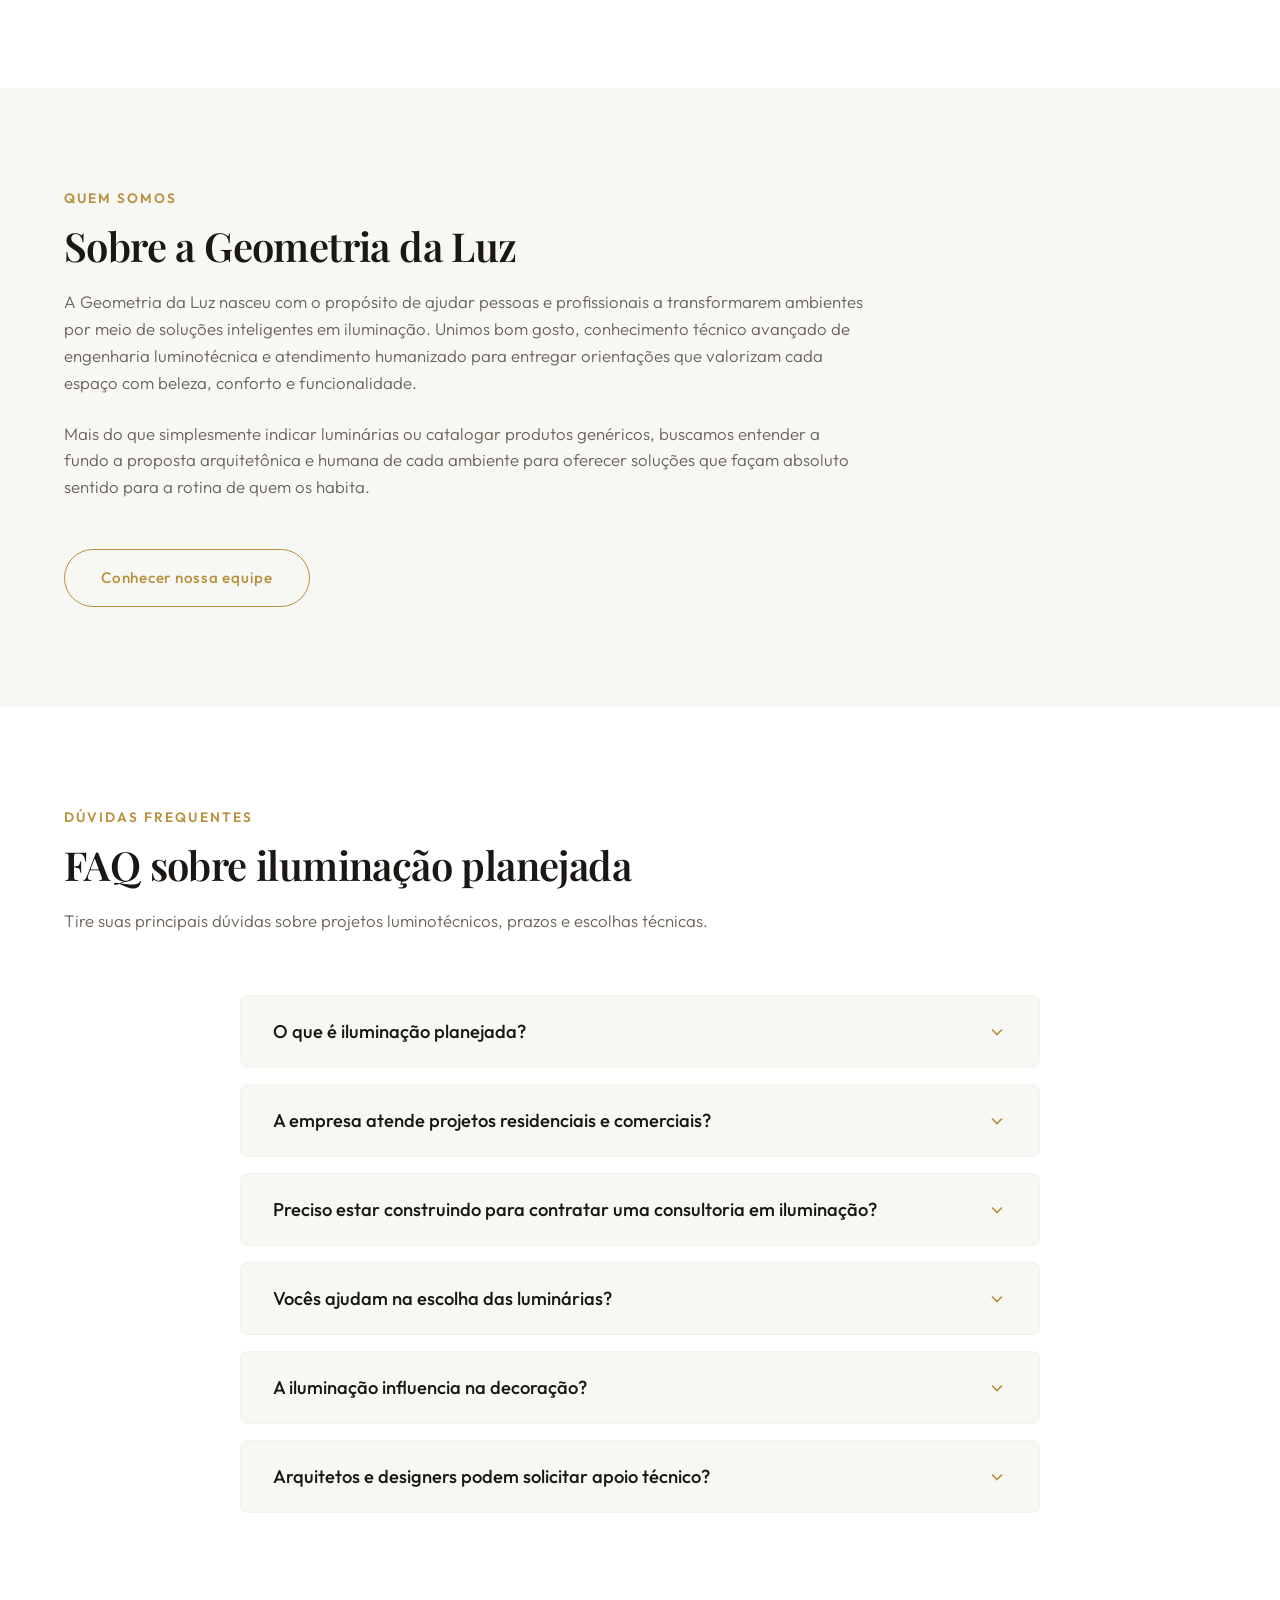
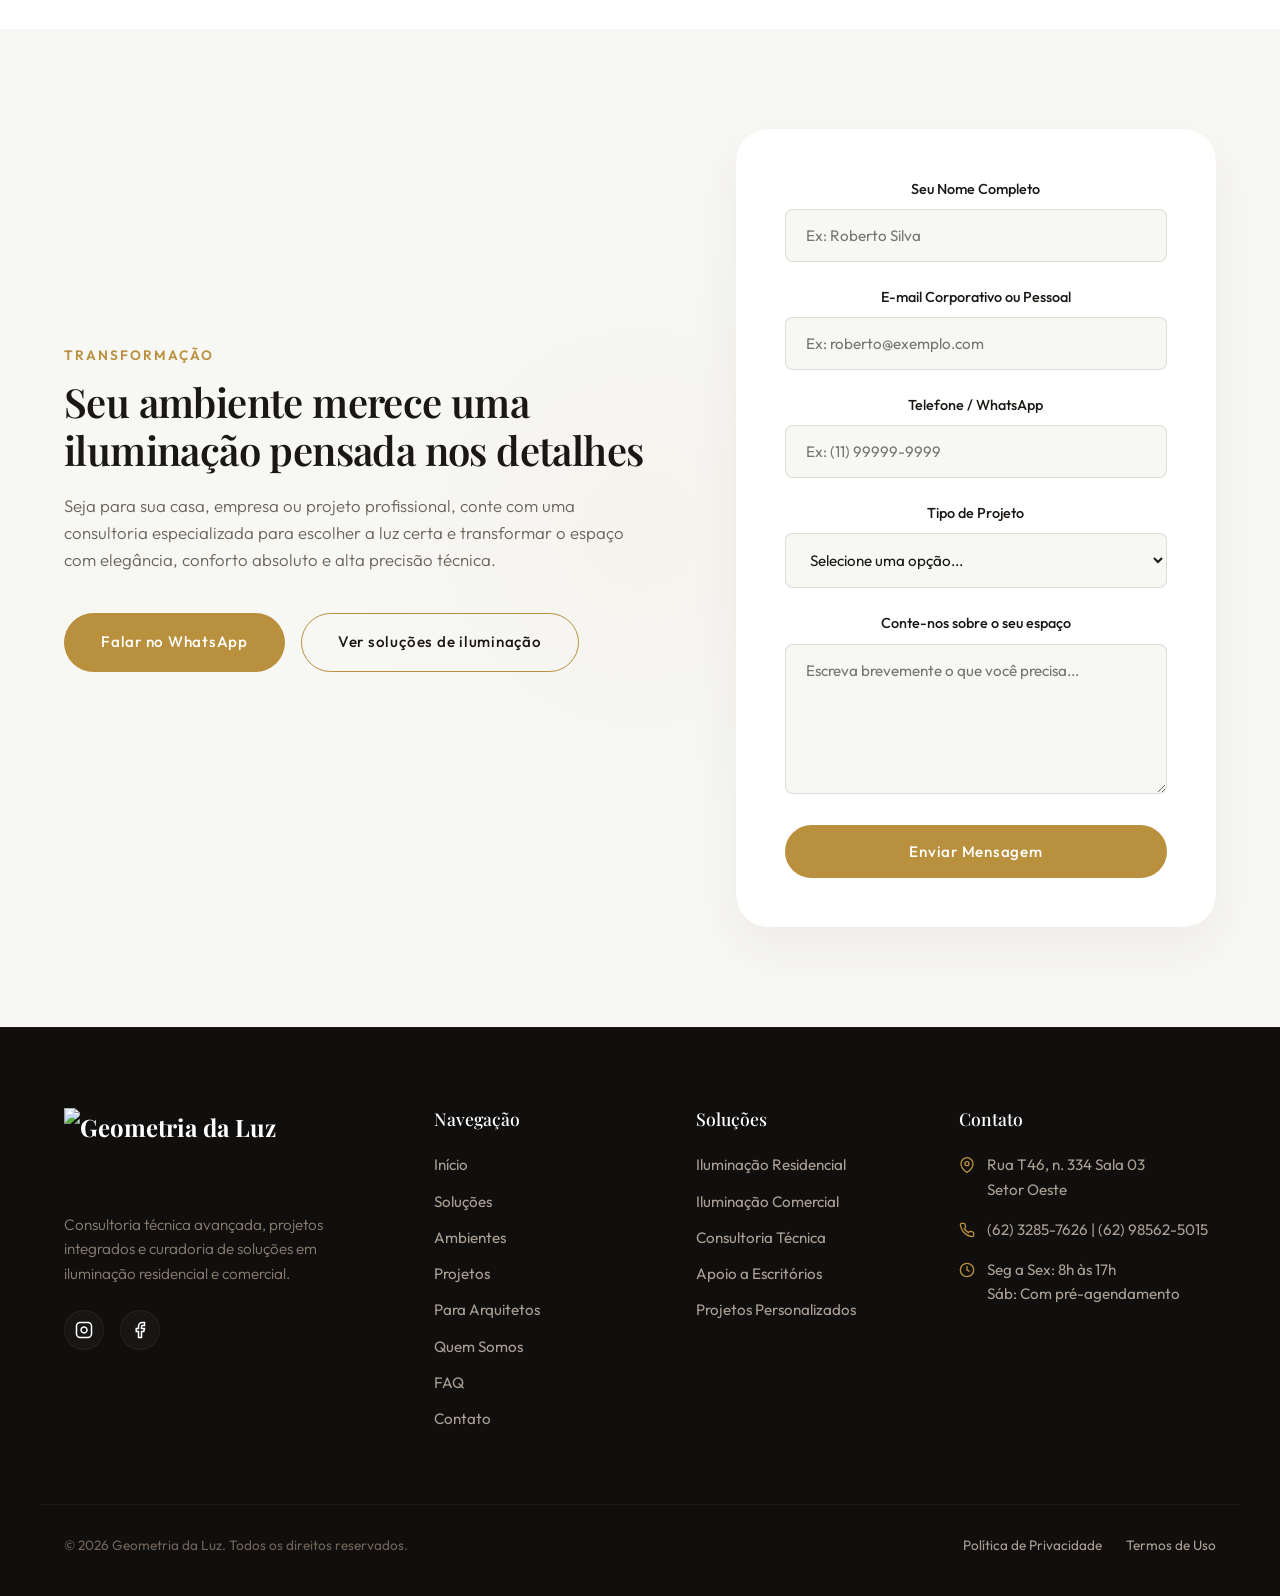
==== commit 60f9ee7d: "Adiciona imagem de tela tensionada no hero principal" ====
--- a/index.html
+++ b/index.html
@@ -1,4 +1,4 @@
-﻿<!DOCTYPE html>
+<!DOCTYPE html>
 <html lang="pt-BR">
 <head>
   <meta charset="UTF-8">
@@ -21,7 +21,7 @@
   <link rel="icon" type="image/png" href="data:image/svg+xml,<svg xmlns=%22http://www.w3.org/2000/svg%22 viewBox=%220 0 100 100%22><text y=%22.9em%22 font-size=%2290%22 fill=%22%23B9903D%22>💡</text></svg>">
 
   <!-- CSS Stylesheet -->
-  <link rel="stylesheet" href="css/style.css?v=3.2">
+  <link rel="stylesheet" href="css/style.css?v=4.0">
 
   <!-- JSON-LD Structured Data (LocalBusiness & FAQPage) -->
   <!-- EDITÁVEL PARA SEO LOCAL E CONTATO -->
@@ -128,13 +128,13 @@
   <!-- 1. Cabeçalho Fixo -->
   <header>
     <div class="container">
-      <a href="index.html" class="logo" id="headerLogo">
+      <a href="/" class="logo" id="headerLogo">
         <img src="https://i.ibb.co/r2jdXCFy/LOGO-GEOsf.webp" alt="Geometria da Luz" class="logo-img">
       </a>
       
       <nav aria-label="Navegação Principal">
         <ul class="nav-menu" id="navMenu">
-          <li><a href="index.html" class="nav-link active">Início</a></li>
+          <li><a href="/" class="nav-link active">Início</a></li>
           <li><a href="#solucoes" class="nav-link">Soluções</a></li>
           <li><a href="#ambientes" class="nav-link">Ambientes</a></li>
           <li><a href="#galeria" class="nav-link">Projetos</a></li>
@@ -193,7 +193,7 @@
           </div>
         </div>
         <div class="hero-image-wrapper fade-in-up">
-          <img src="images/hero-bg.png" alt="Sala de estar moderna com iluminação quente indireta sutil e pendentes elegantes" class="hero-image" id="heroImg">
+          <img src="images/tela-tensionada-hero.png" alt="Tela tensionada com iluminação LED premium em ambiente residencial de luxo" class="hero-image" id="heroImg">
           <div class="hero-image-overlay"></div>
         </div>
       </div>
@@ -873,7 +873,7 @@
   <footer>
     <div class="container footer-grid">
       <div class="footer-col footer-about">
-        <a href="index.html" class="logo" style="color: var(--bg-white); margin-bottom: 20px;" id="footerLogo">
+        <a href="/" class="logo" style="color: var(--bg-white); margin-bottom: 20px;" id="footerLogo">
           <img src="https://i.ibb.co/r2jdXCFy/LOGO-GEOsf.webp" alt="Geometria da Luz" class="logo-img">
         </a>
         <p>Consultoria técnica avançada, projetos integrados e curadoria de soluções em iluminação residencial e comercial.</p>
@@ -890,7 +890,7 @@
       <div class="footer-col">
         <h4>Navegação</h4>
         <ul class="footer-links">
-          <li><a href="index.html">Início</a></li>
+          <li><a href="/">Início</a></li>
           <li><a href="#solucoes">Soluções</a></li>
           <li><a href="#ambientes">Ambientes</a></li>
           <li><a href="#galeria">Projetos</a></li>
--- a/css/style.css
+++ b/css/style.css
@@ -227,12 +227,12 @@
   display: flex;
   justify-content: space-between;
   align-items: center;
-  padding: 10px 24px;
+  padding: 18px 24px;
   transition: var(--transition-smooth);
 }
 
 header.scrolled .container {
-  padding: 6px 24px;
+  padding: 18px 24px;
 }
 
 .logo {
@@ -2085,7 +2085,7 @@
 
 /* Logo Image Premium Styles */
 .logo-img {
-  height: 65px;
+  height: 80px;
   width: auto;
   object-fit: contain;
   display: block;
@@ -2093,7 +2093,7 @@
 }
 
 header.scrolled .logo-img {
-  height: 50px;
+  height: 80px;
 }
 
 .footer-col .logo-img {
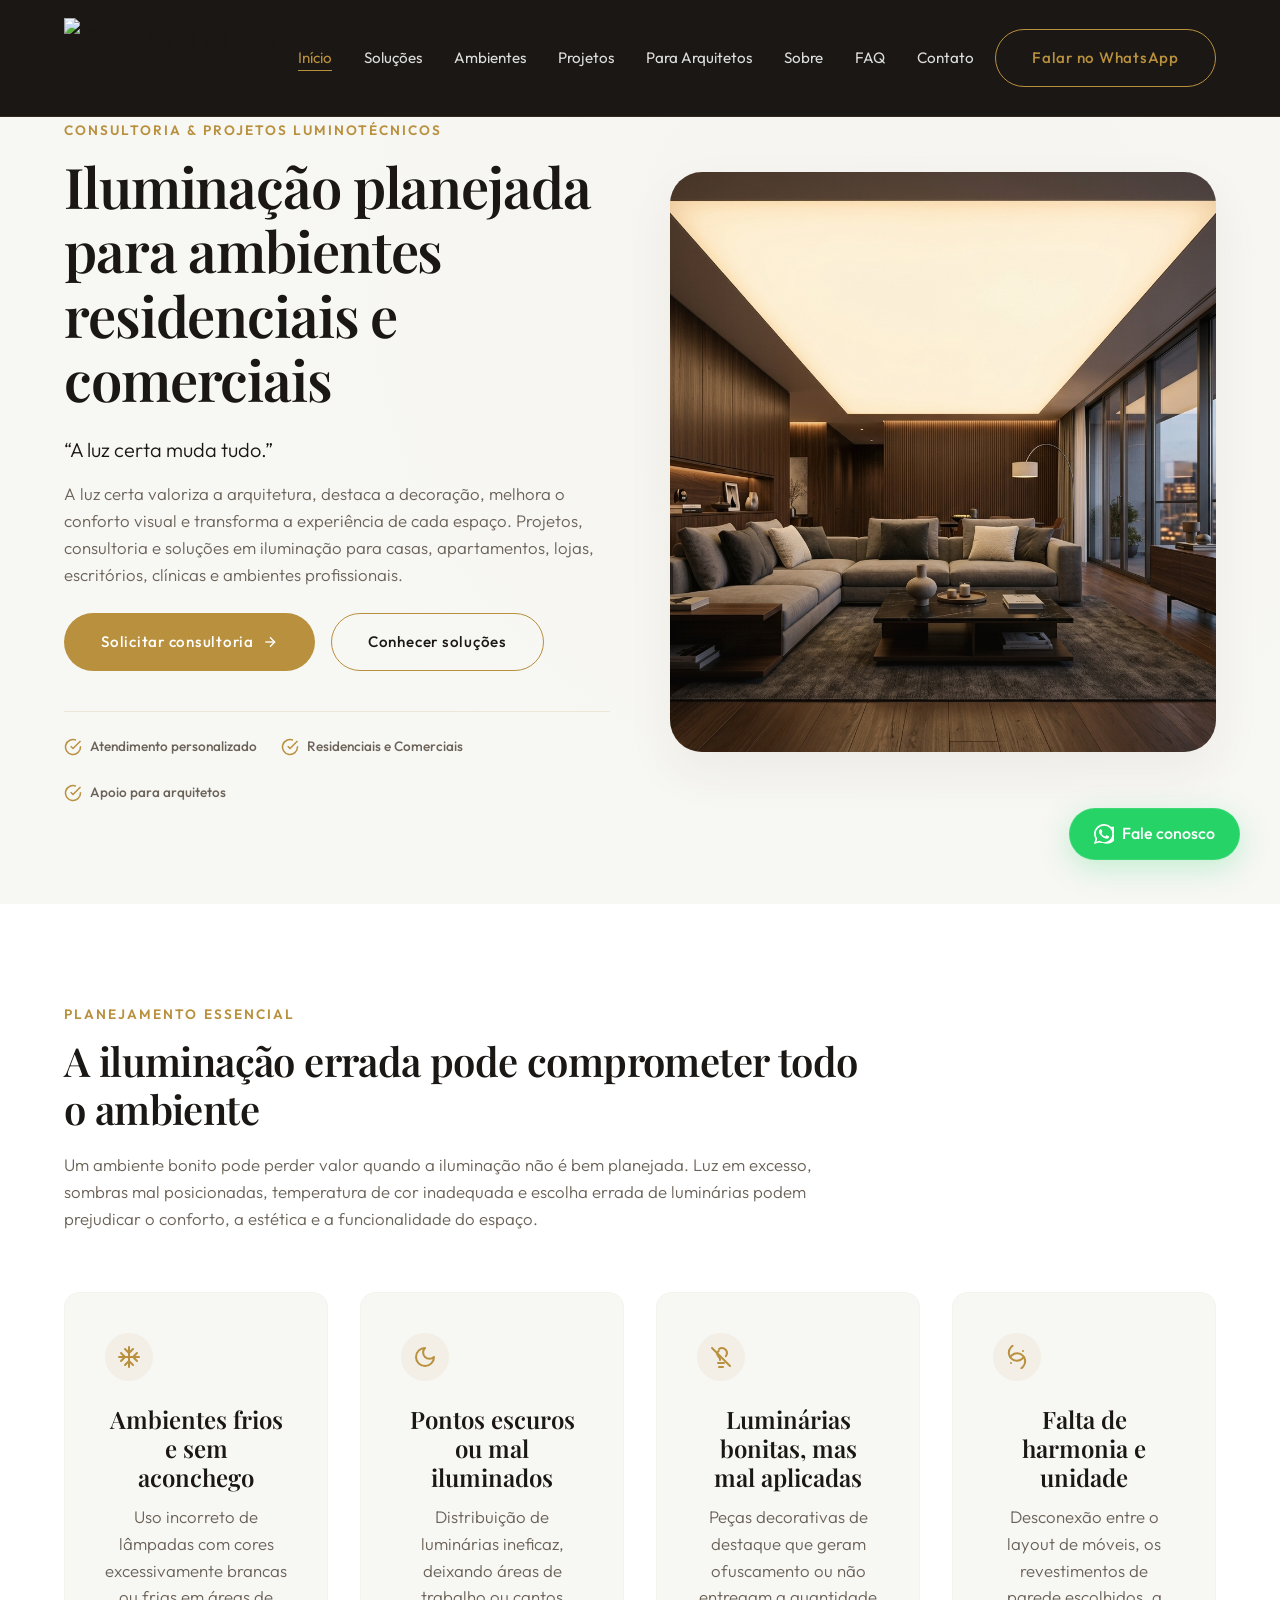
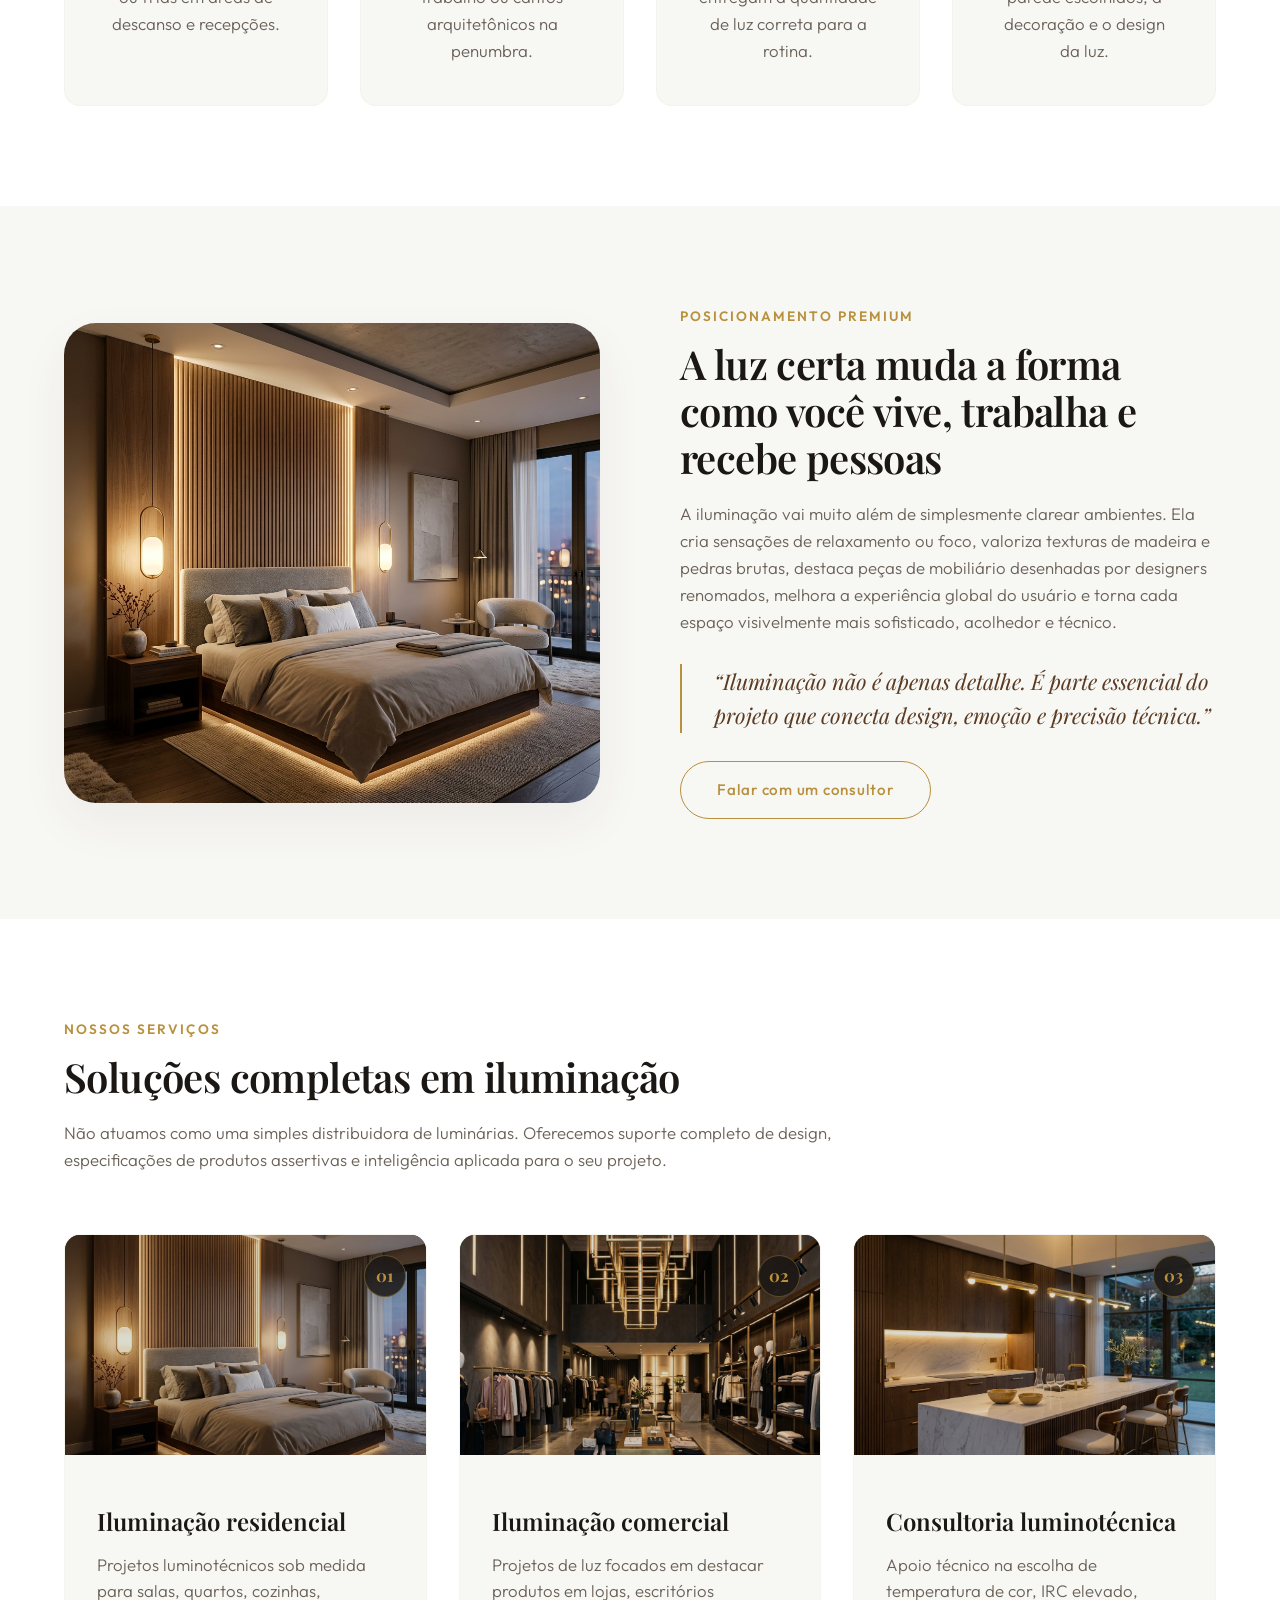
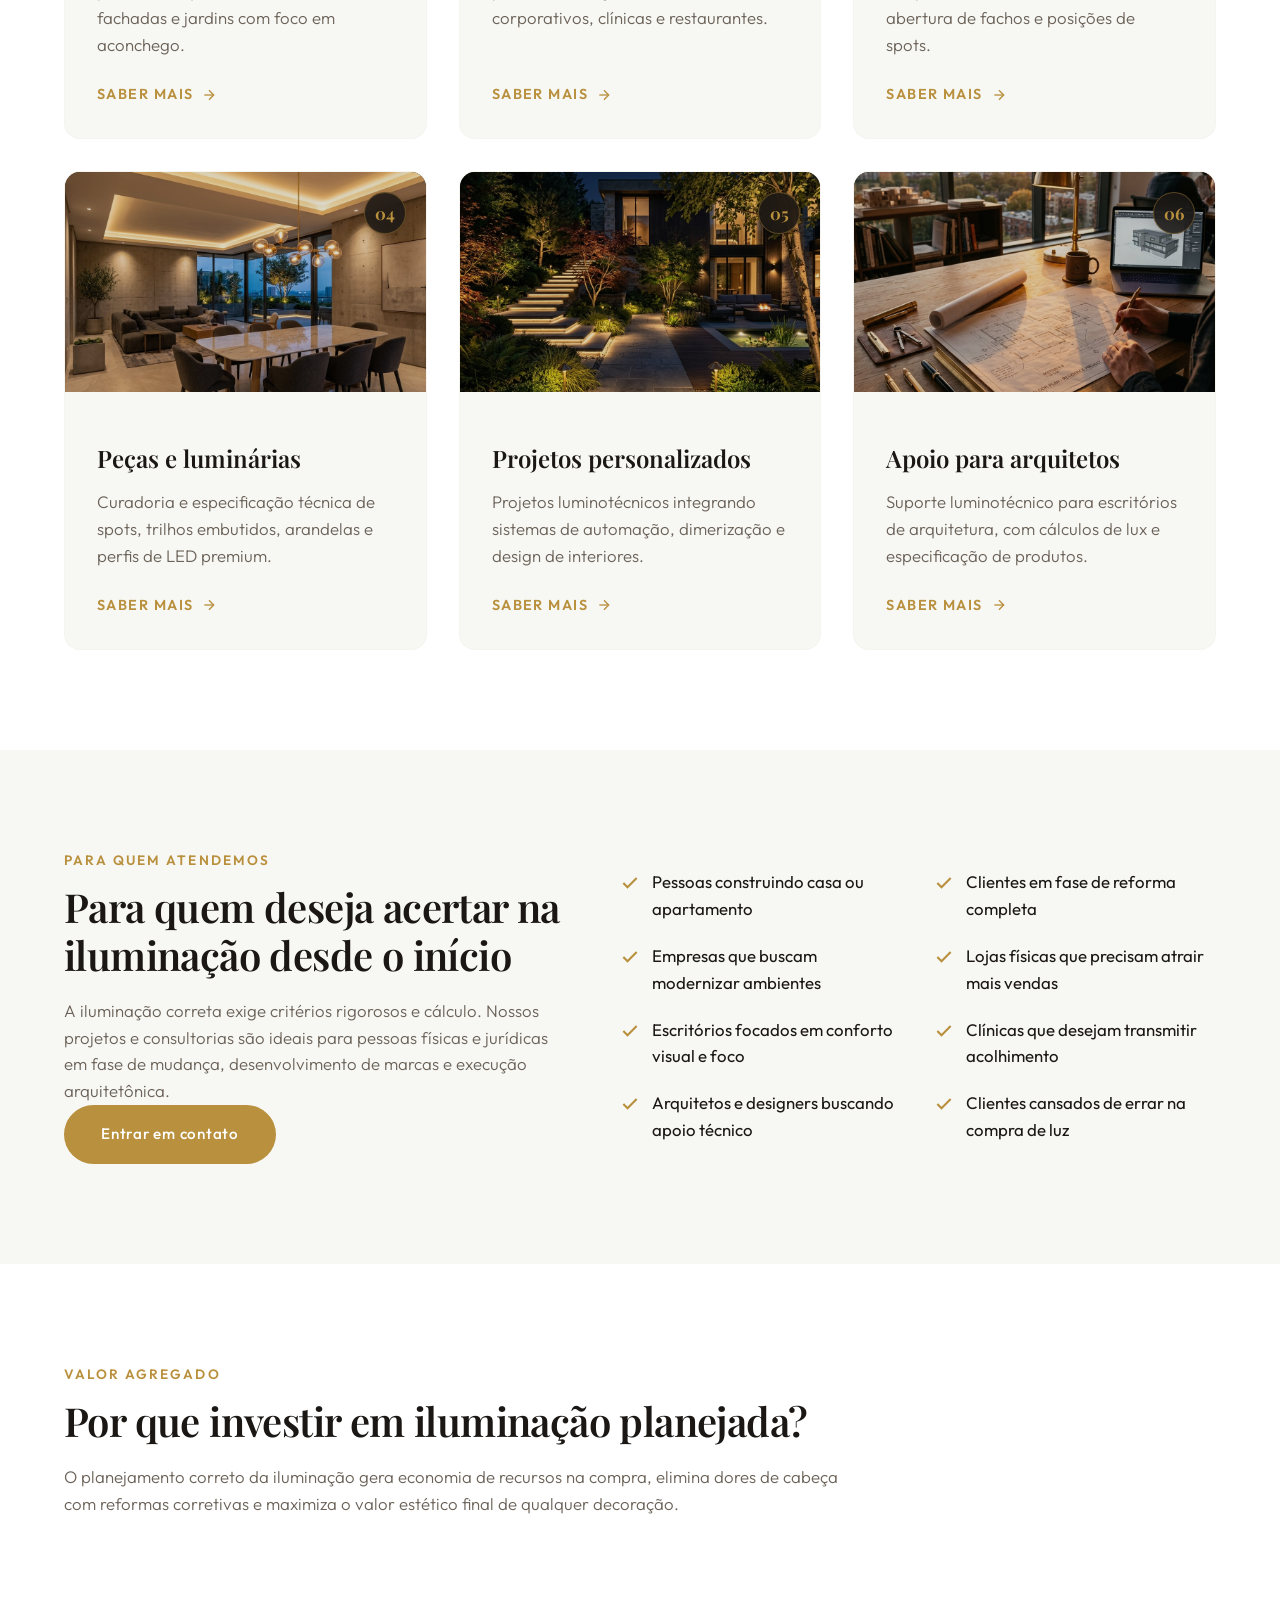
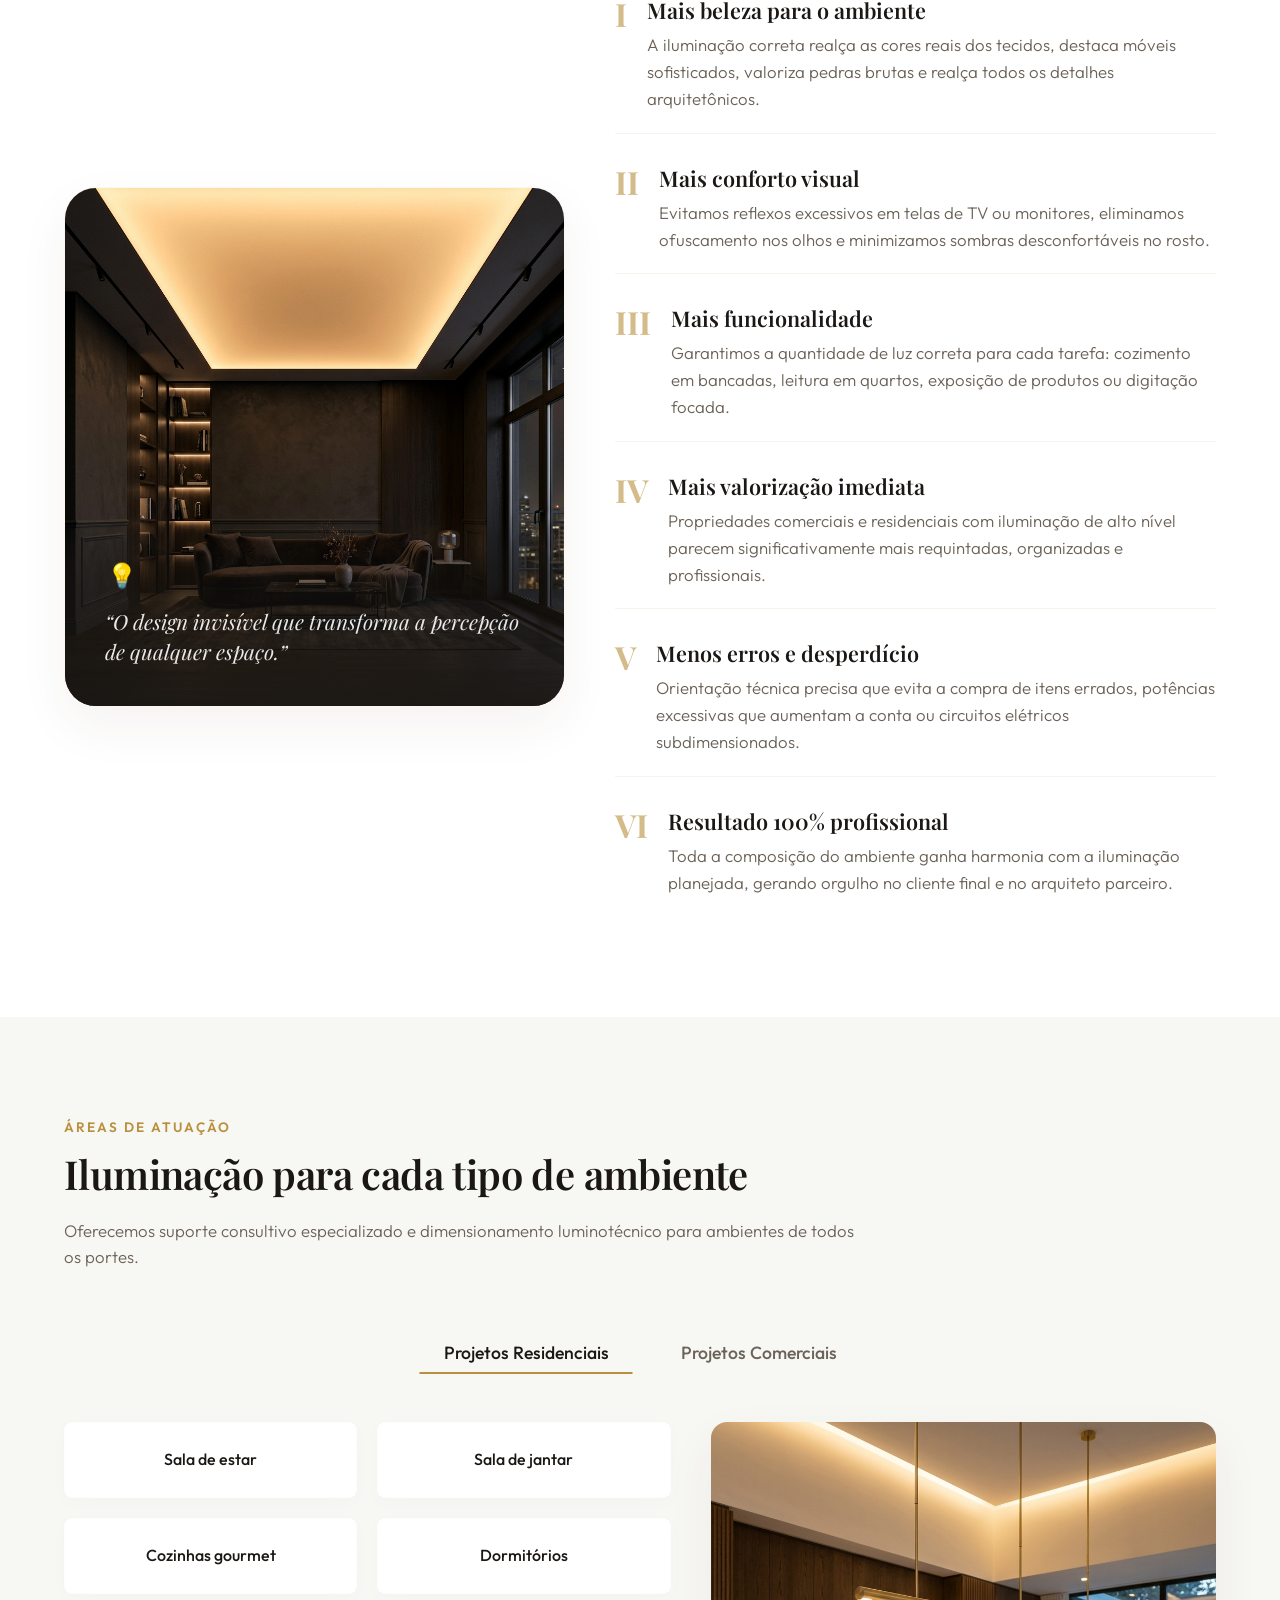
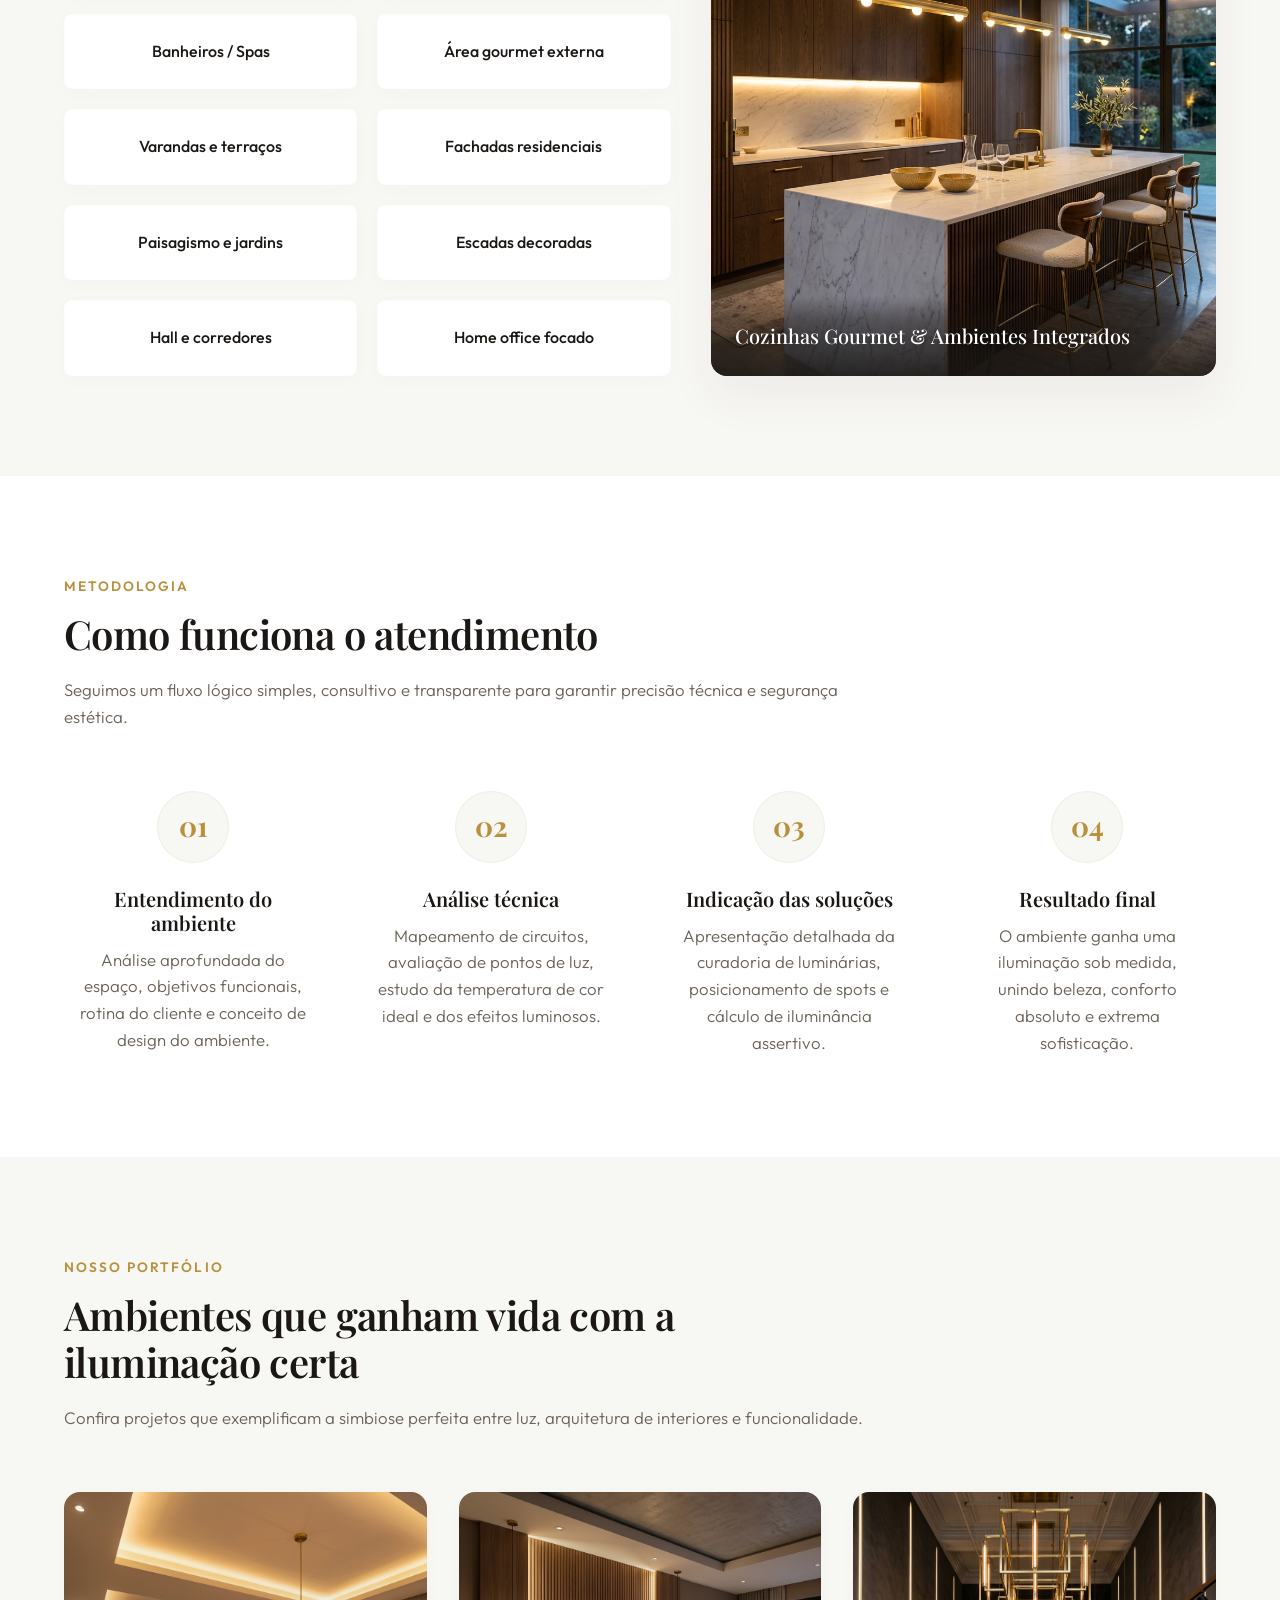
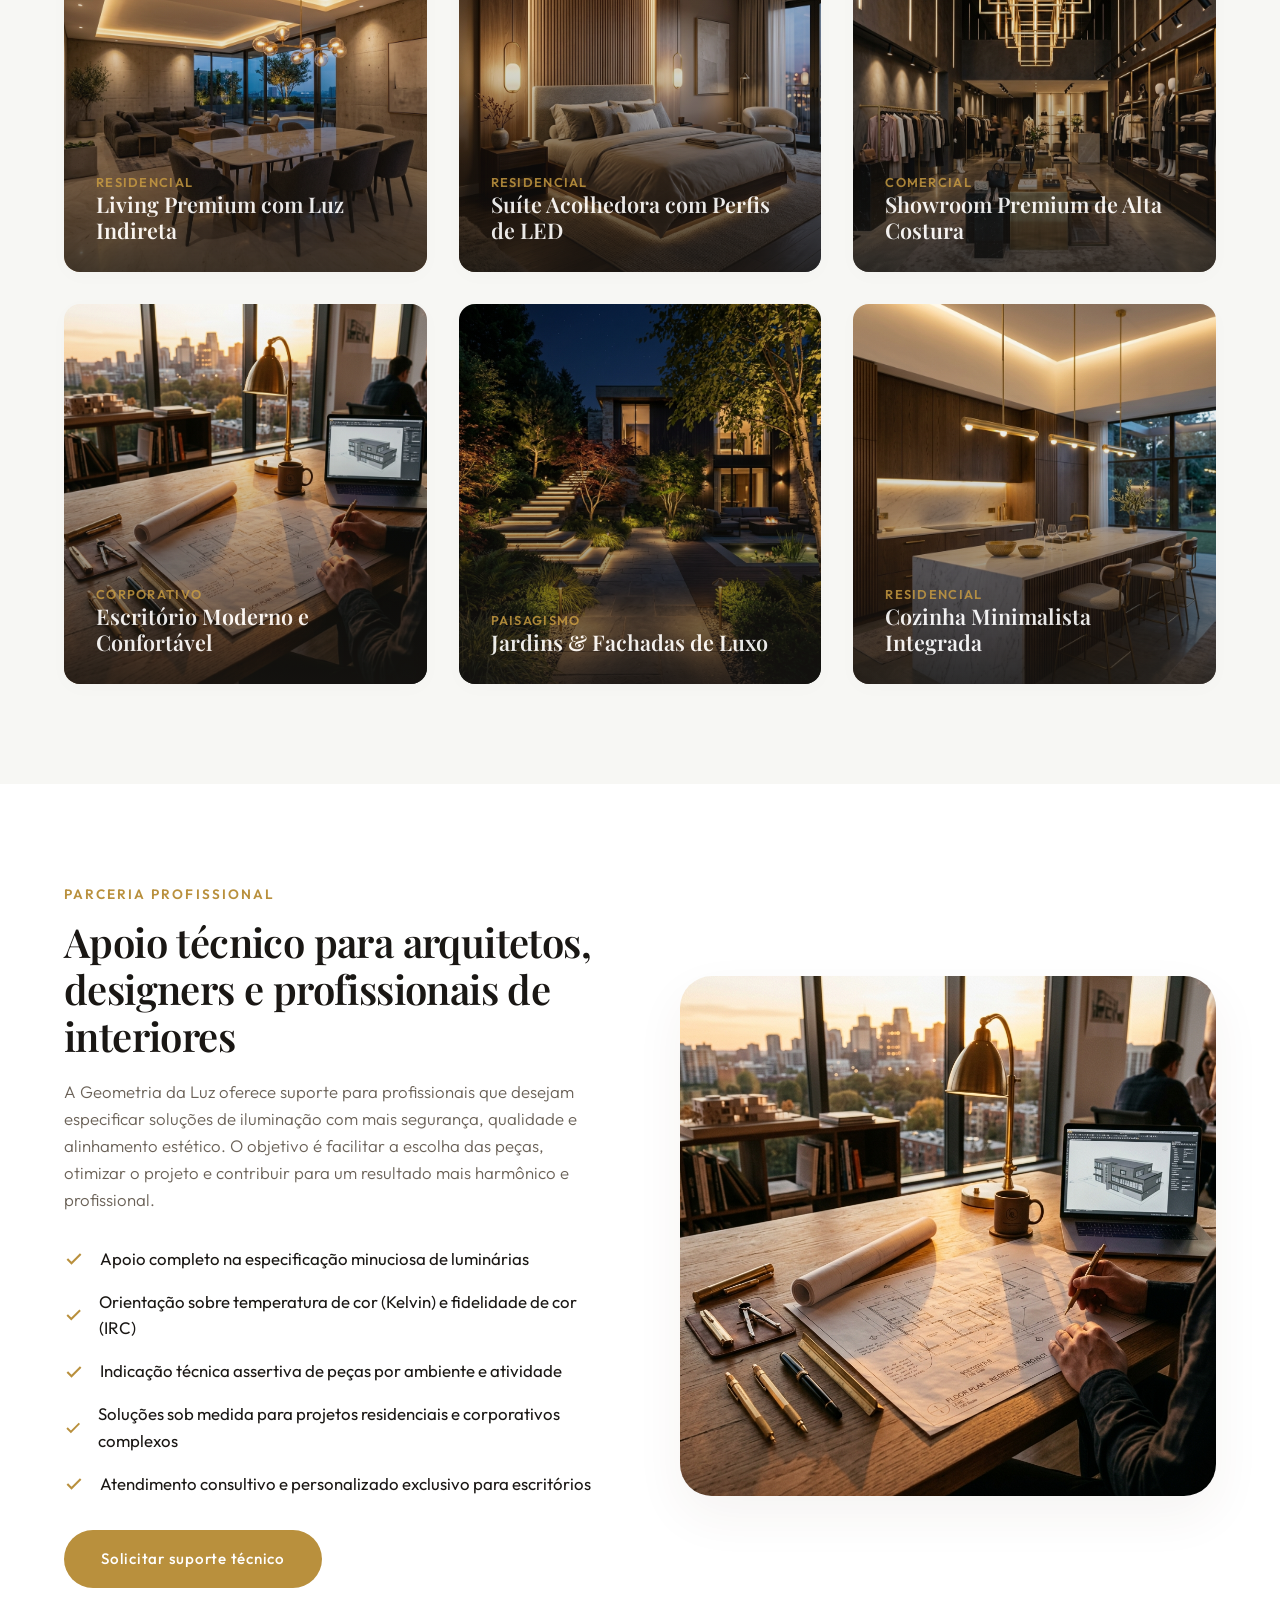
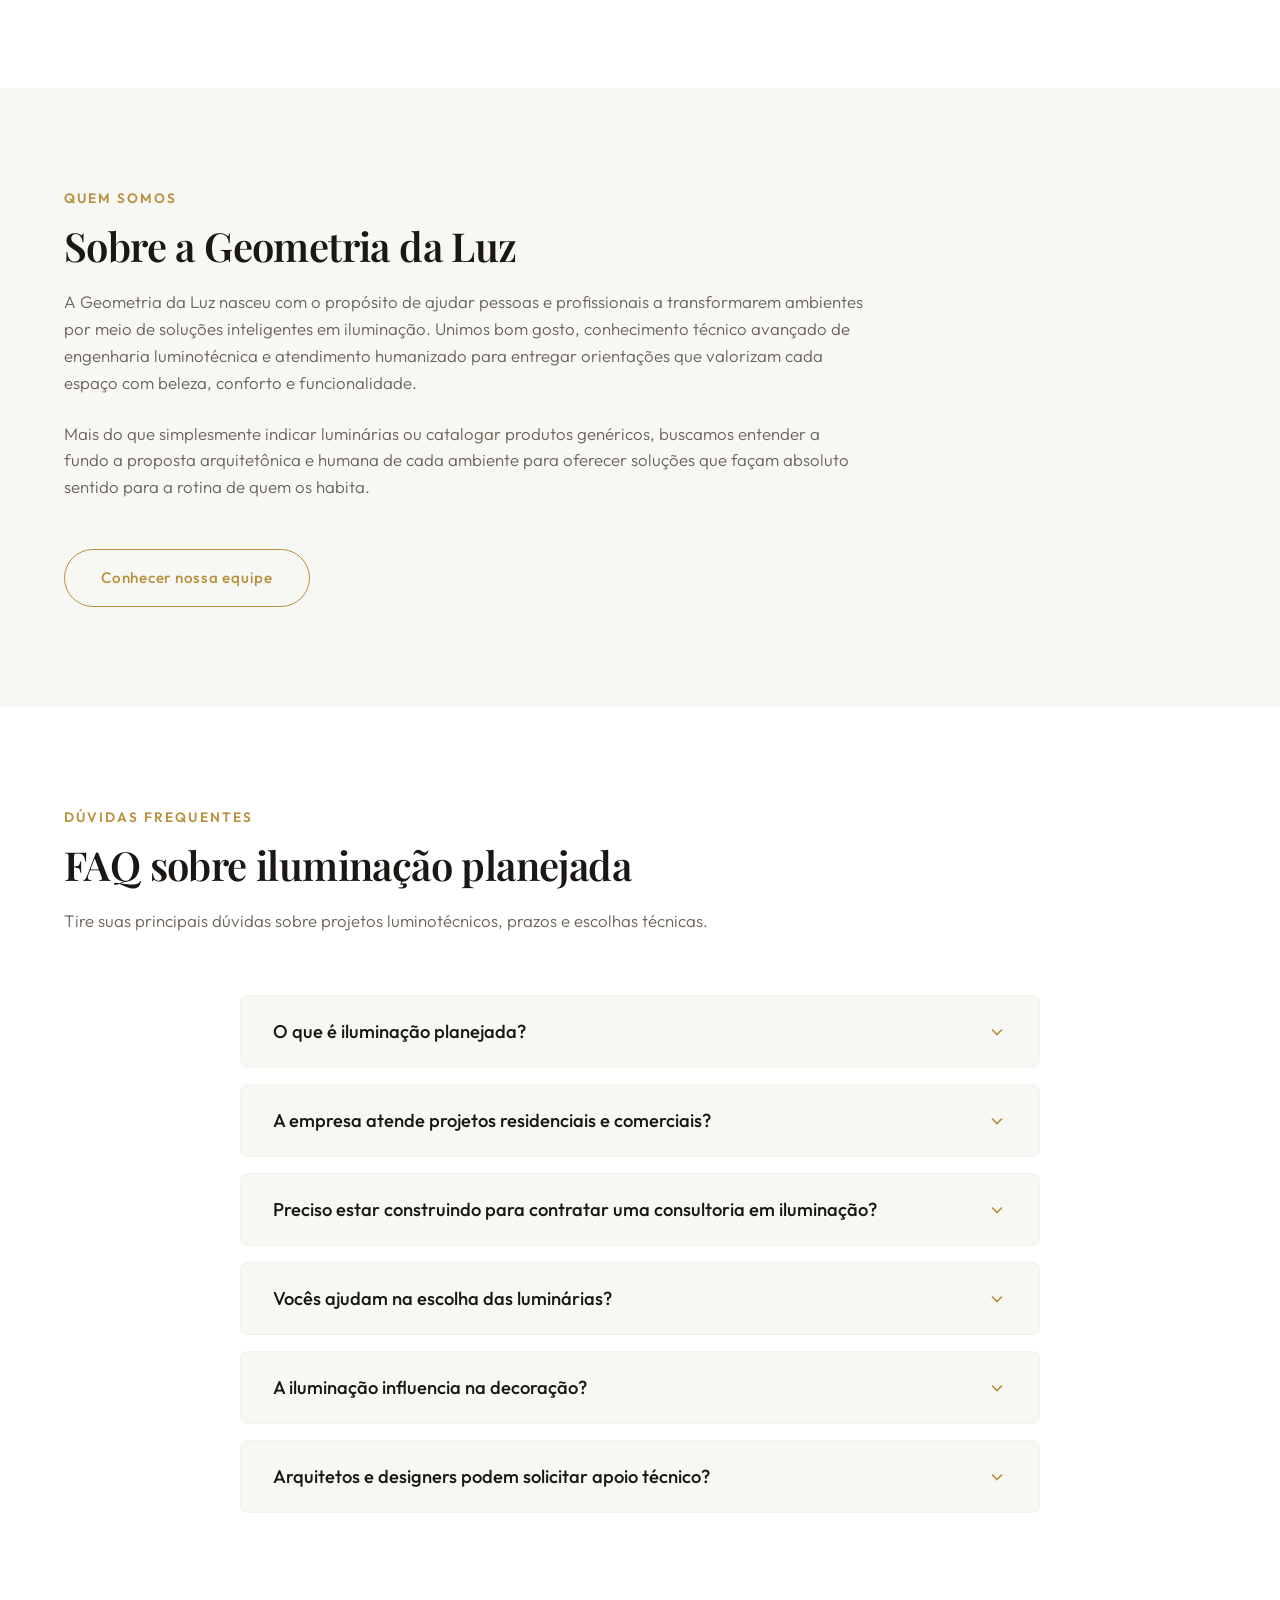
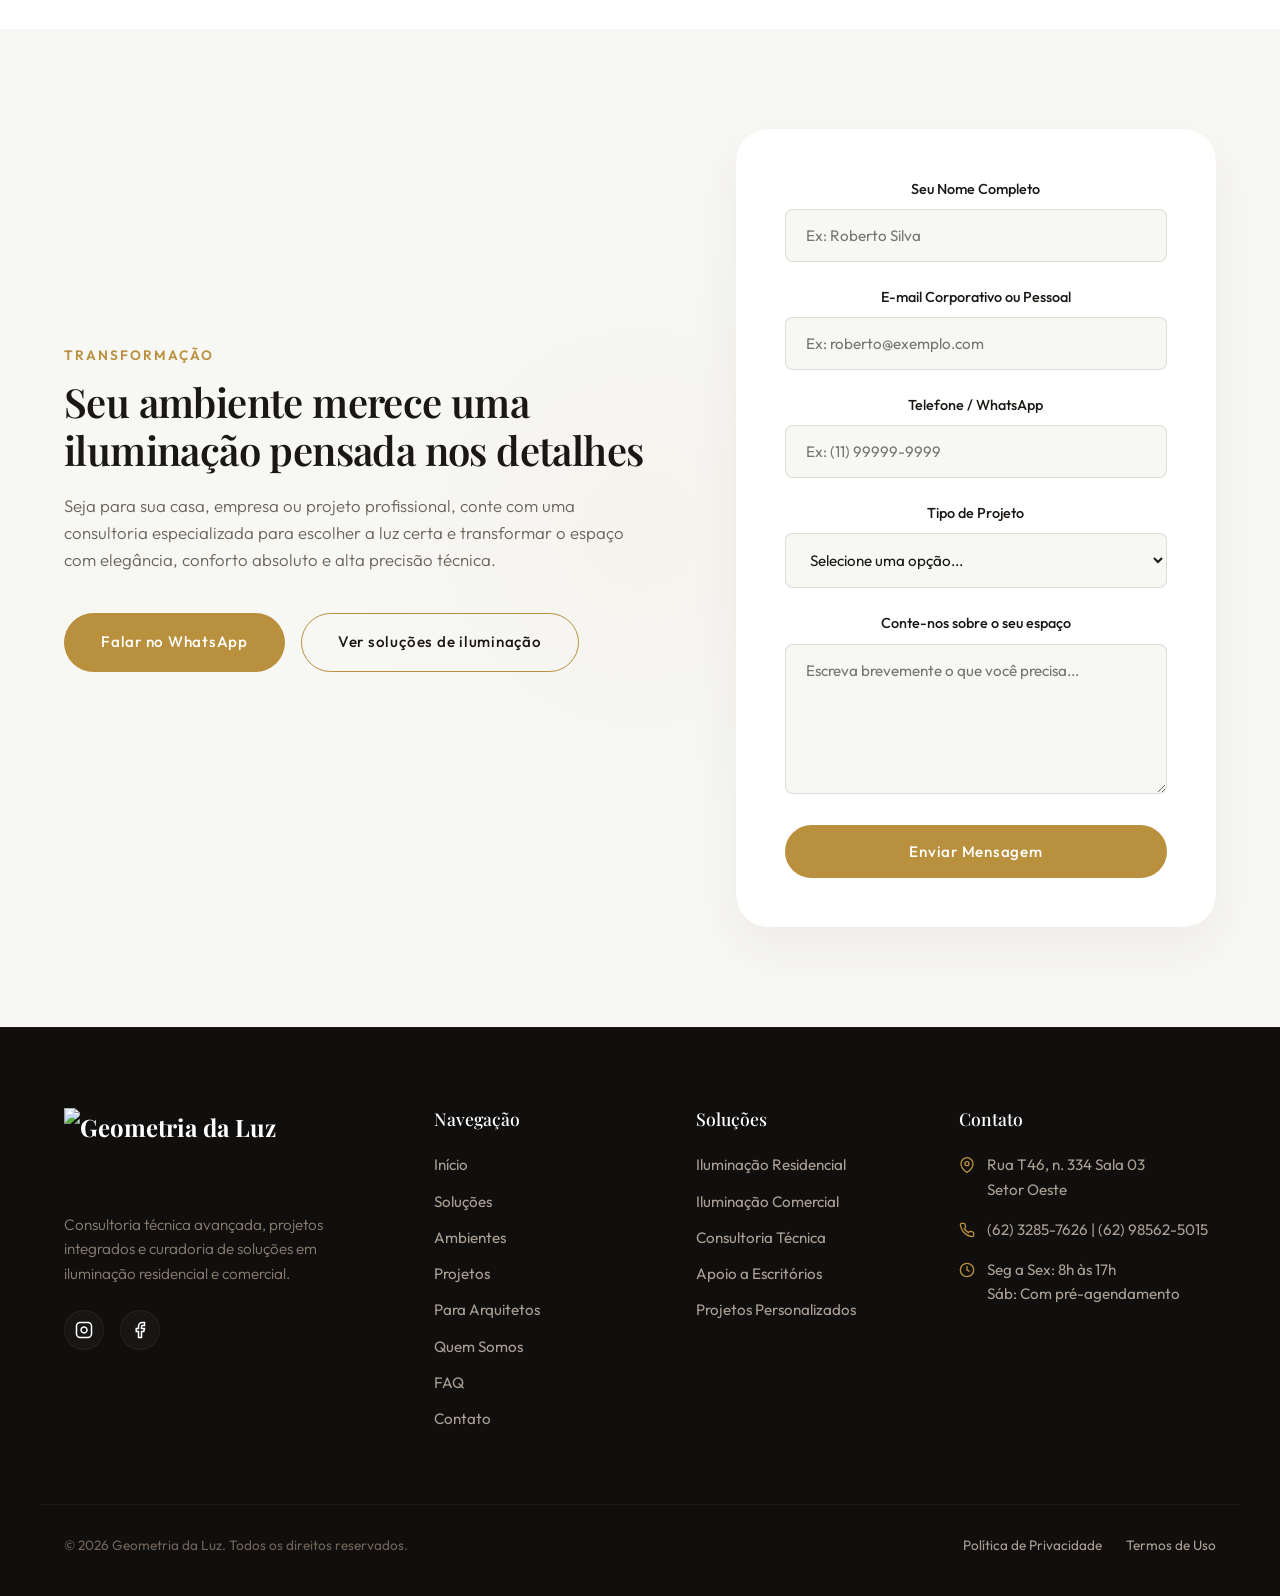
==== commit 6f647b35: "Substitui imagem da secao de beneficios por tela tensionada" ====
--- a/index.html
+++ b/index.html
@@ -435,7 +435,7 @@
                 <div class="benefits-layout-wrapper">
           <div class="benefits-visual fade-in-up">
             <div class="benefits-img-wrapper">
-              <img src="images/residential-gal.png" alt="Sala de estar de luxo com iluminação planejada" class="benefits-img">
+              <img src="images/tela-tensionada-beneficios.png" alt="Tela tensionada com iluminação LED premium em ambiente de luxo" class="benefits-img">
               <div class="benefits-overlay-text">
                 <span class="logo-dot">💡</span>
                 <p>“O design invisível que transforma a percepção de qualquer espaço.”</p>
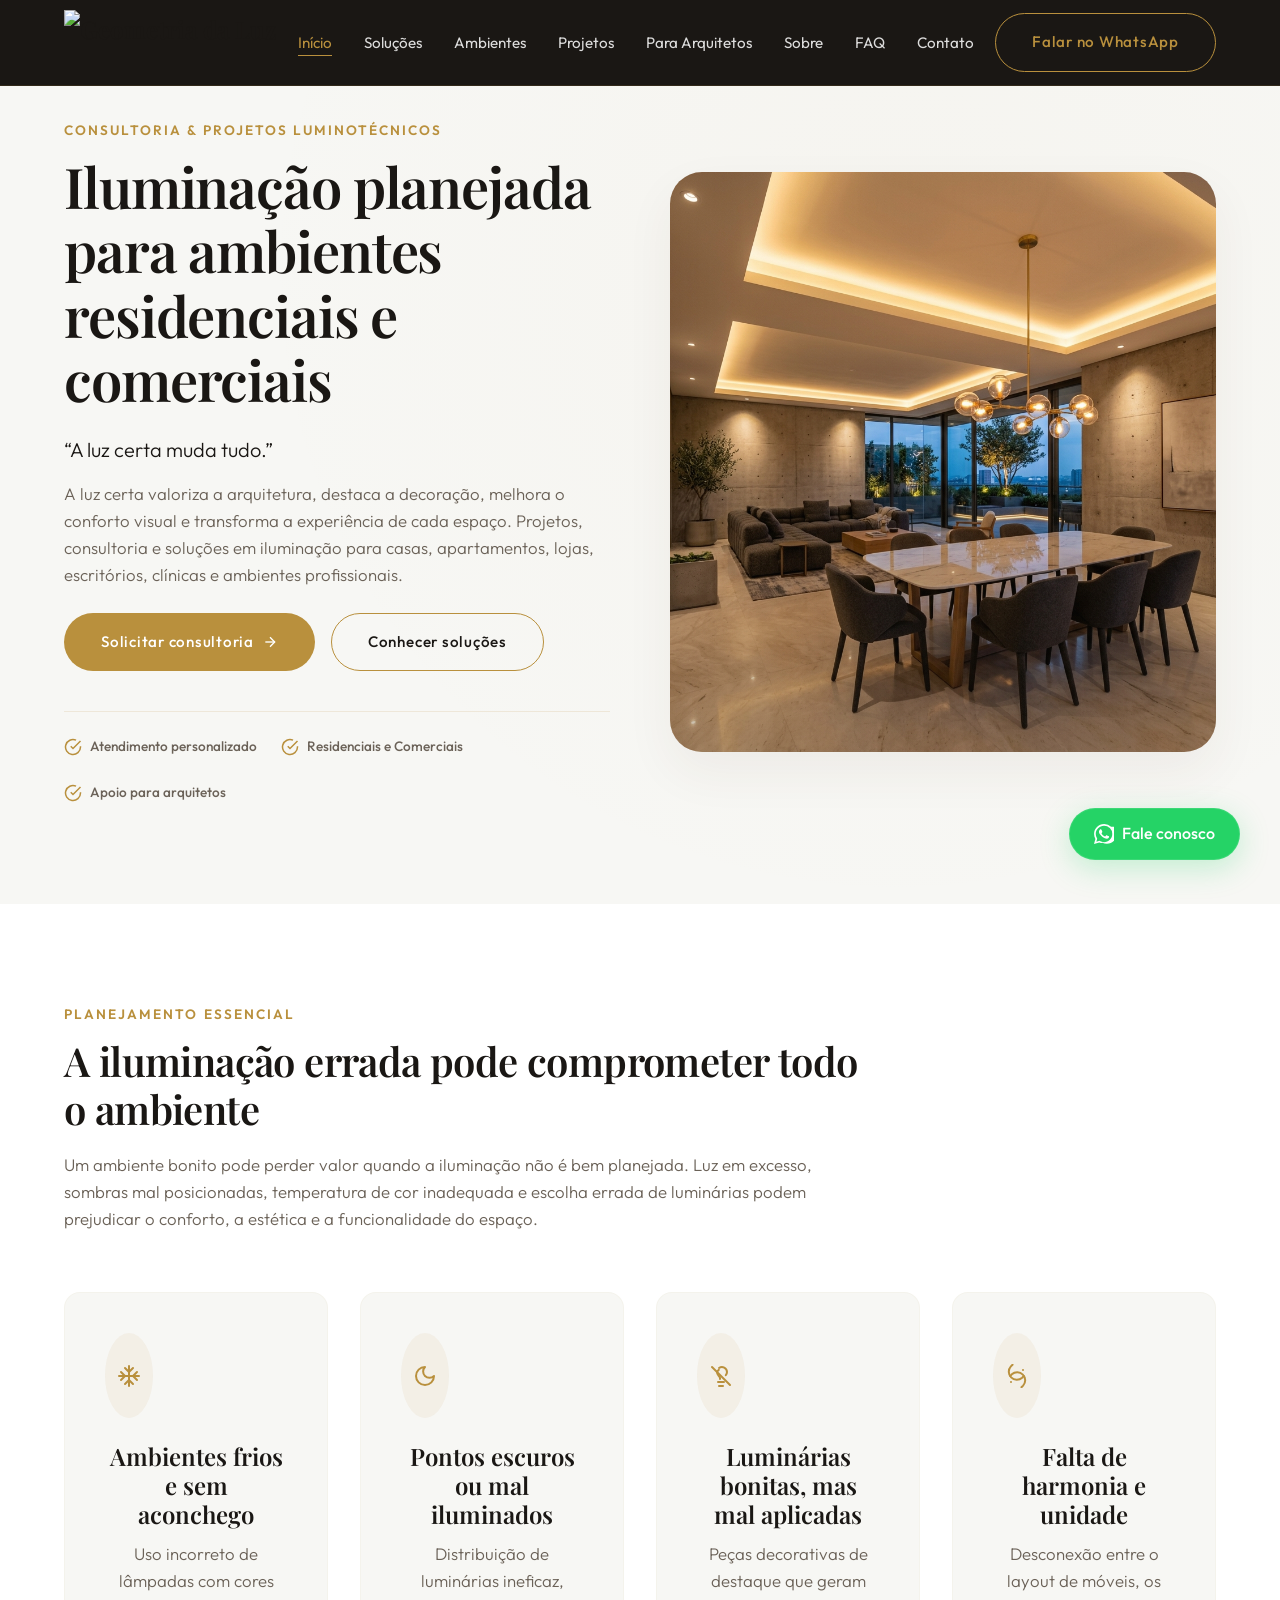
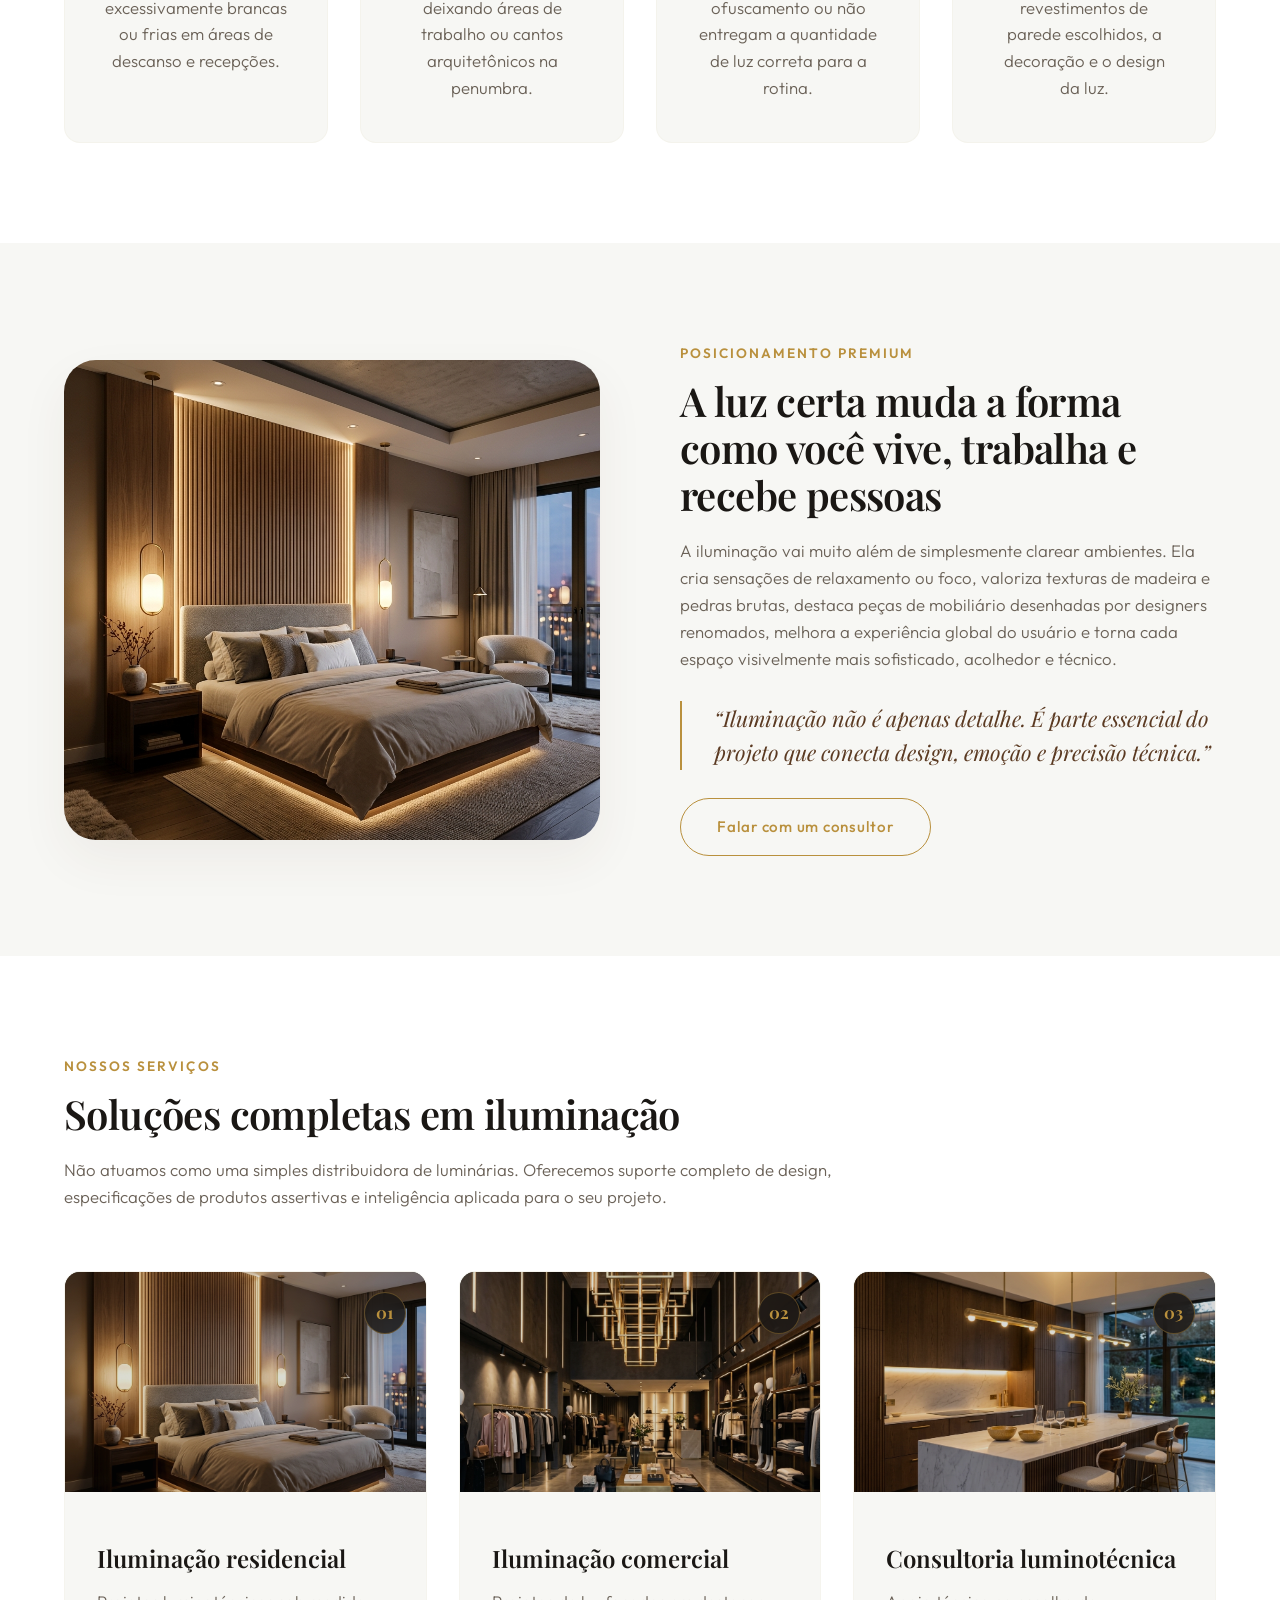
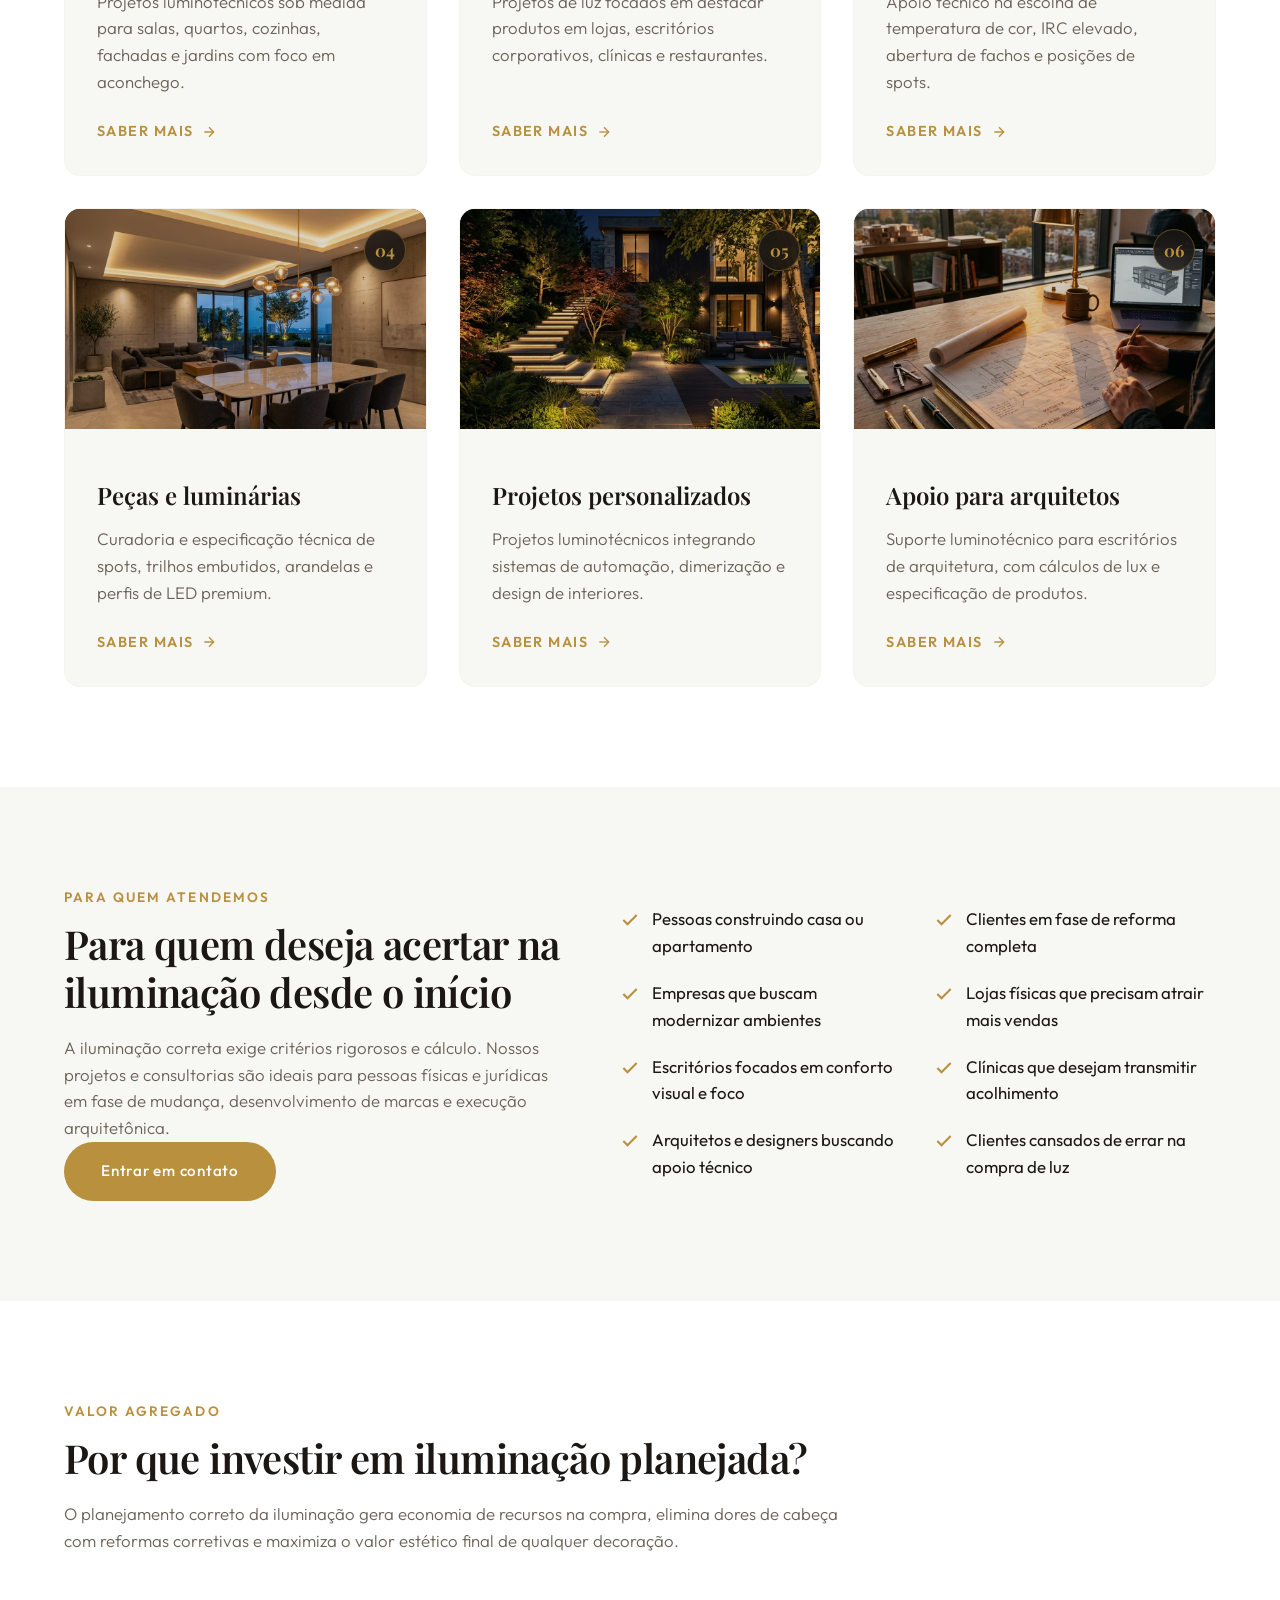
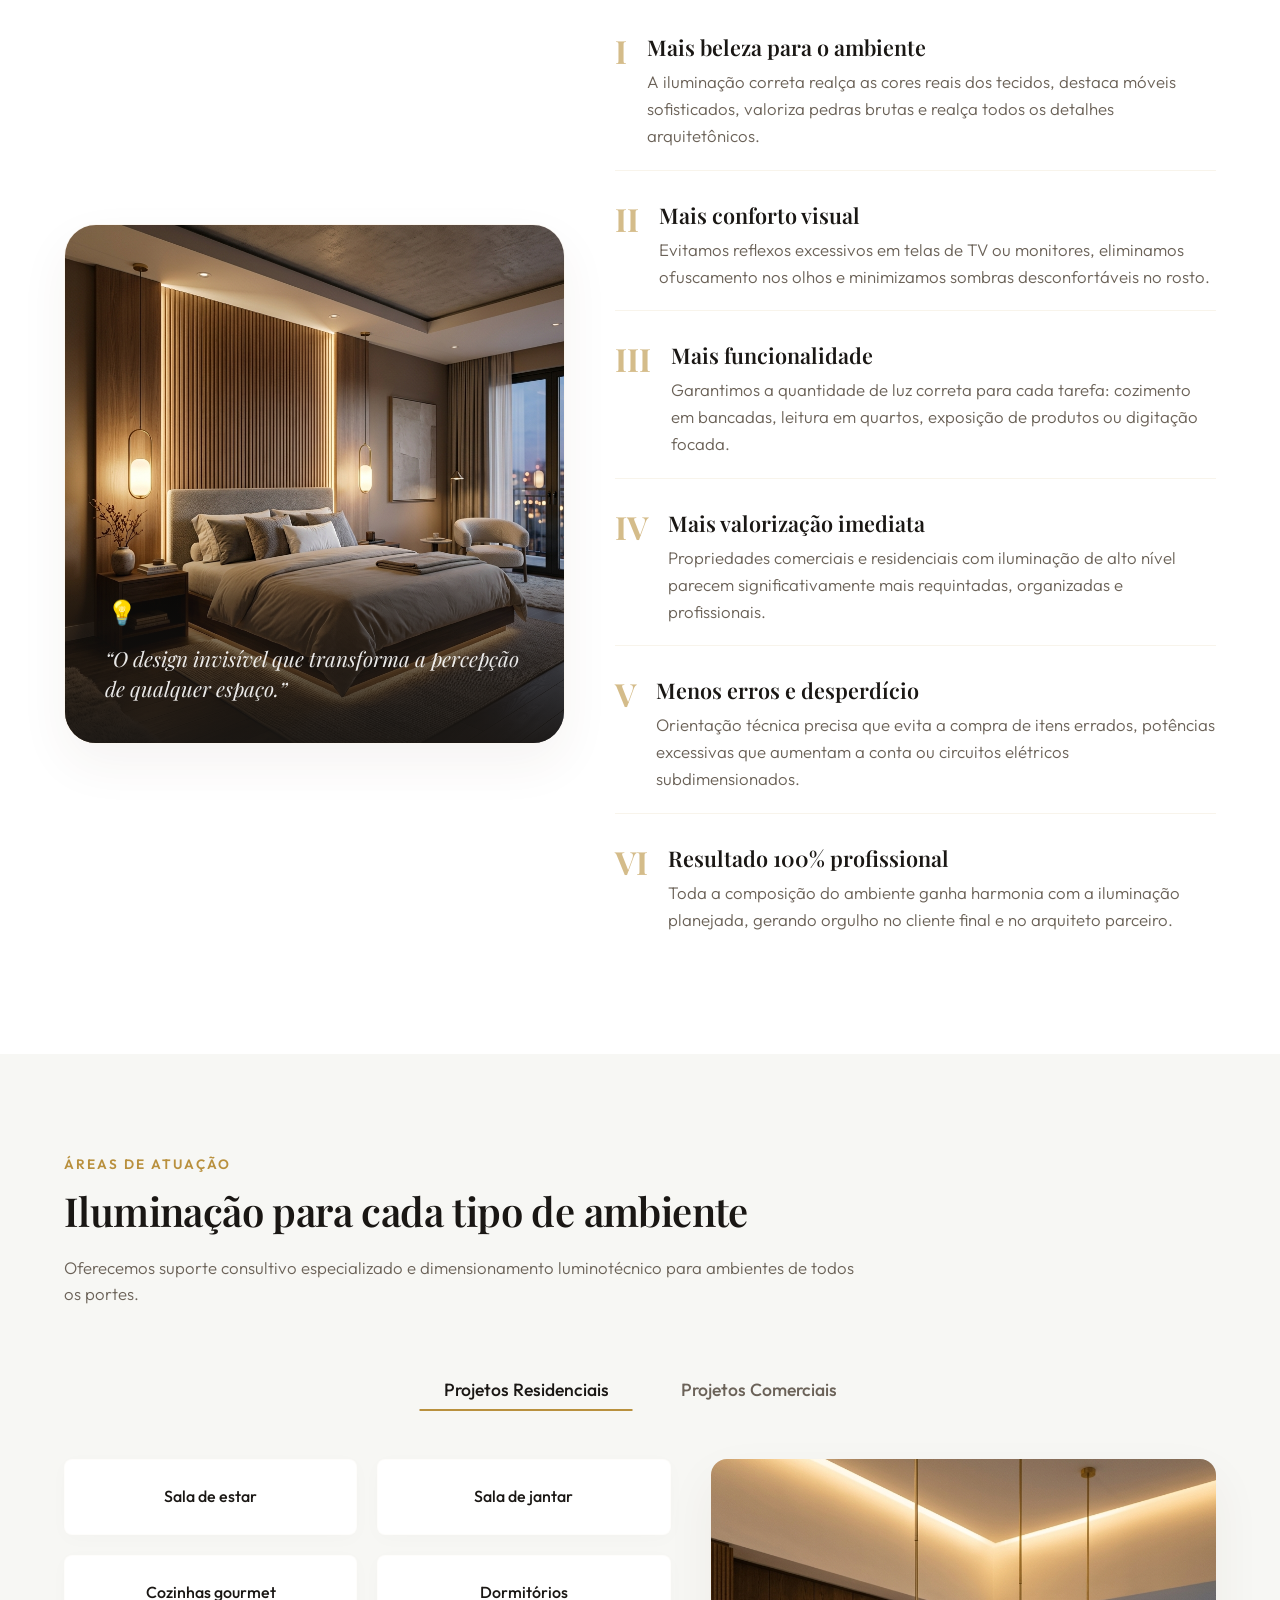
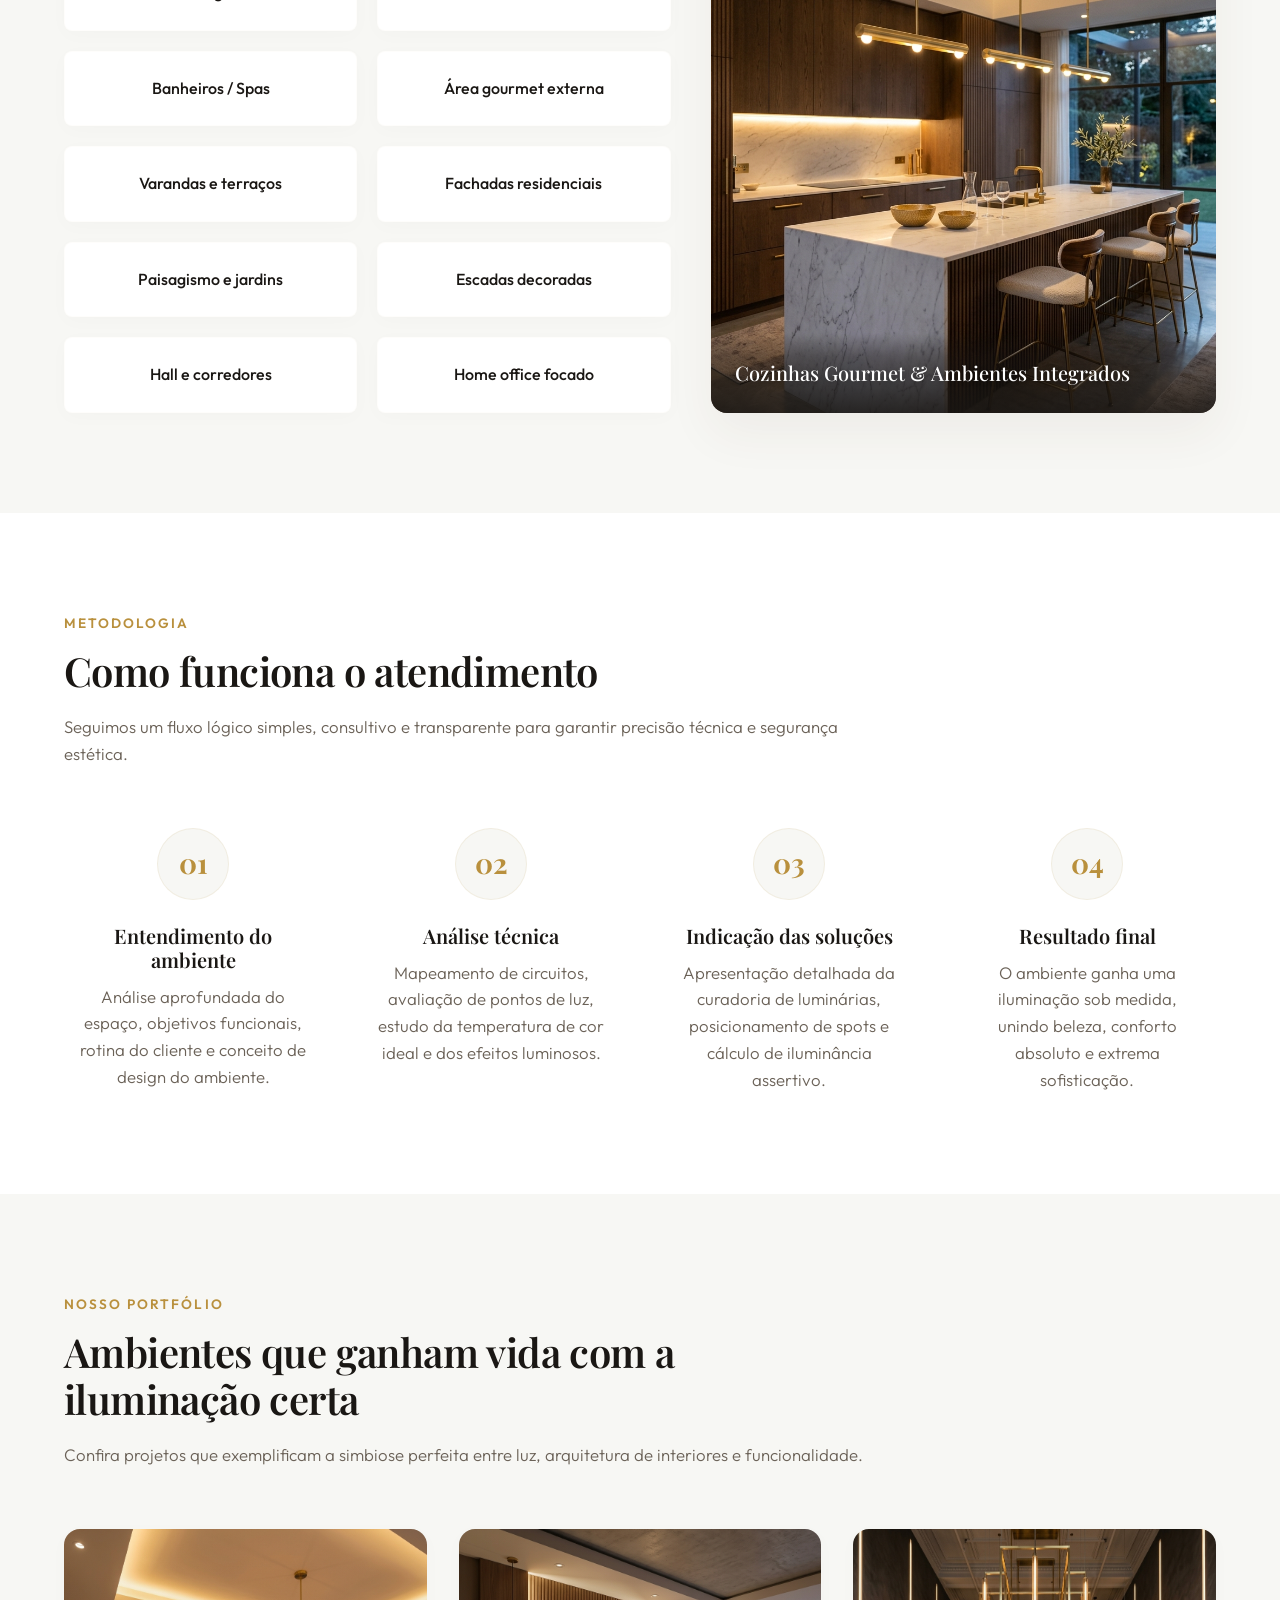
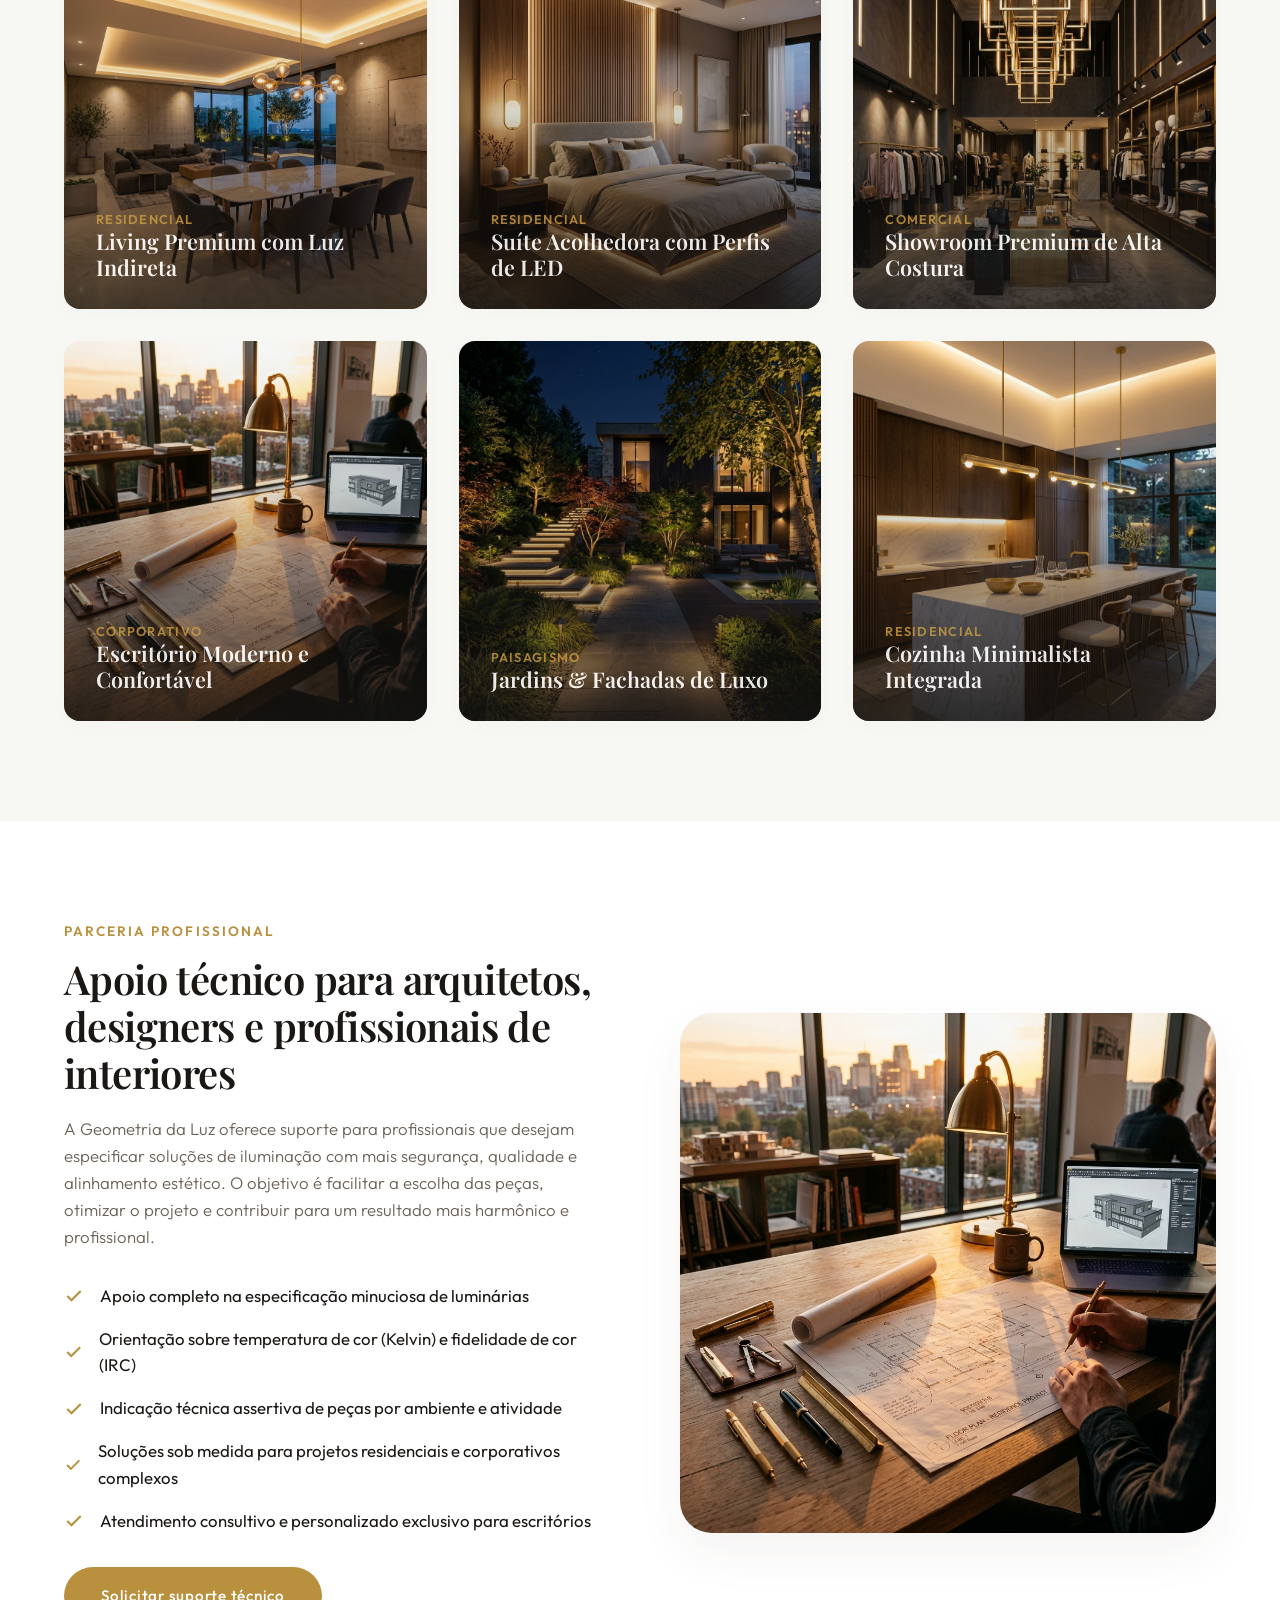
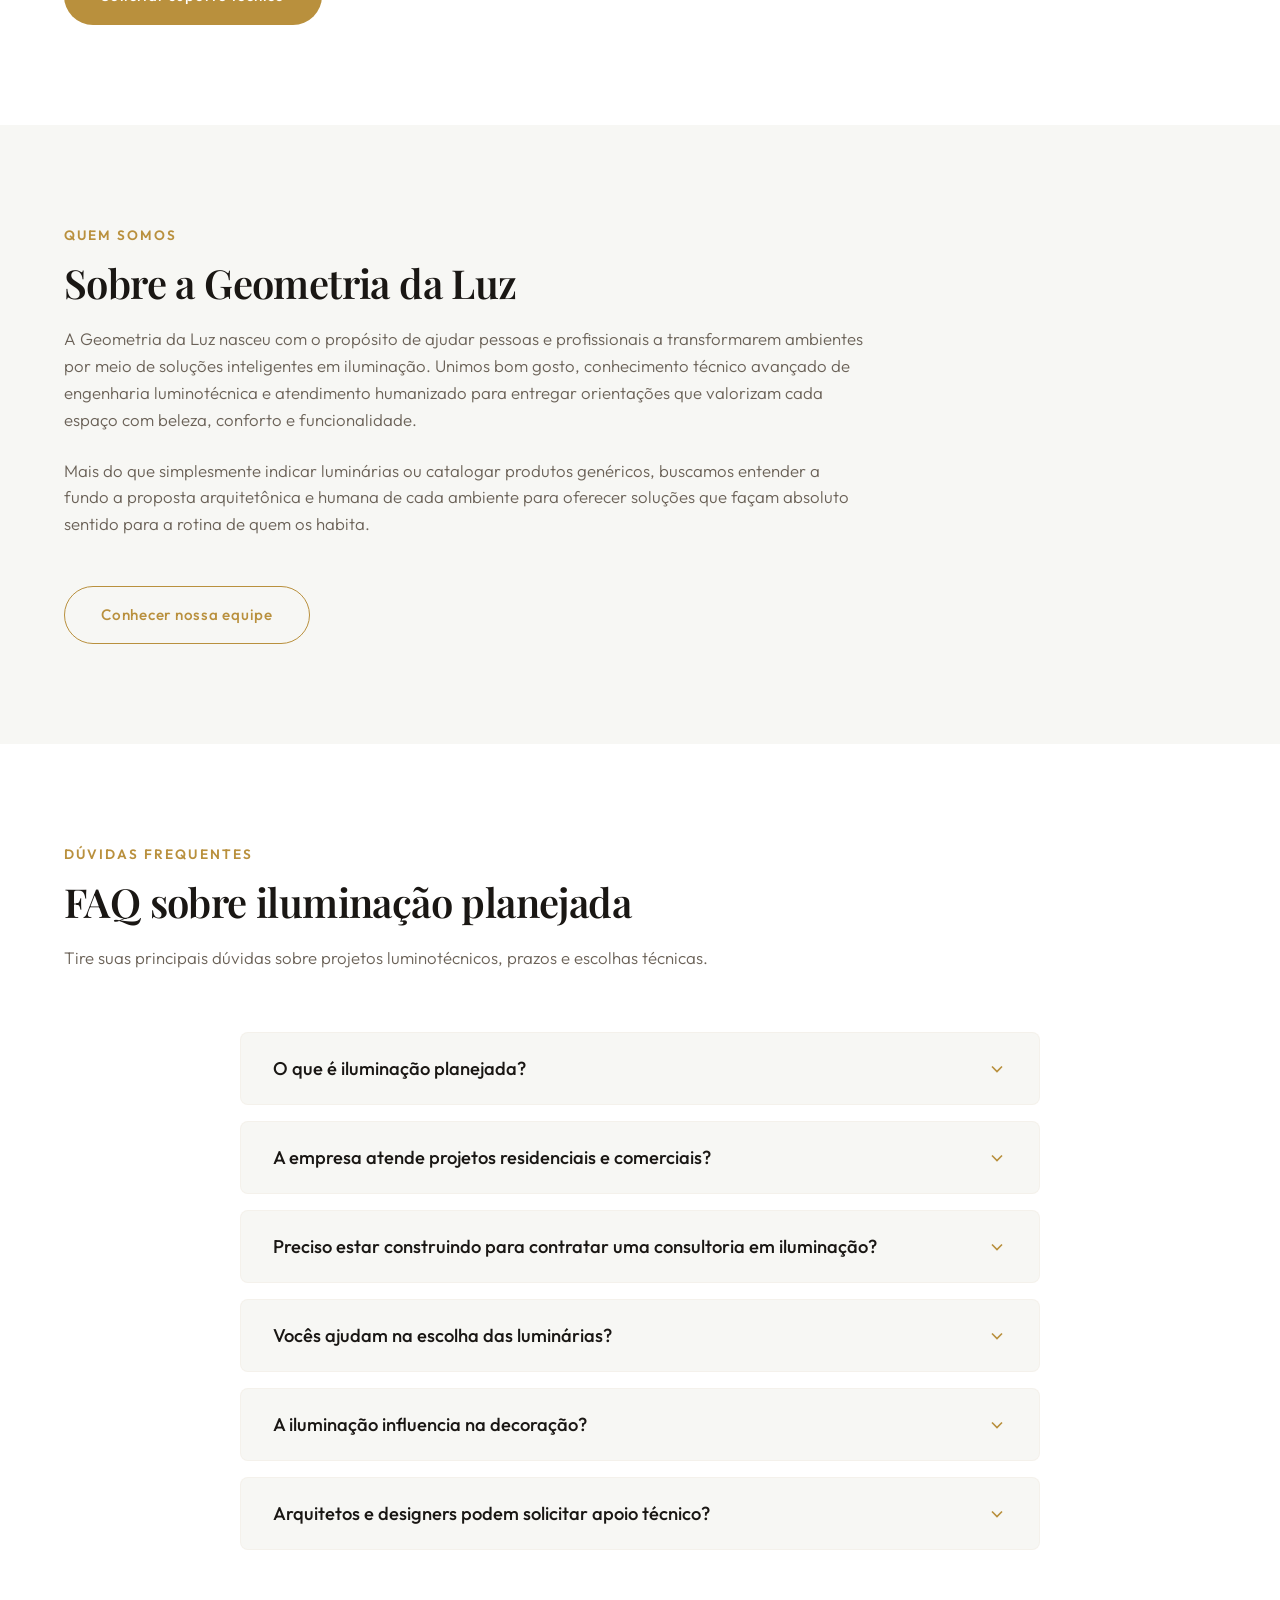
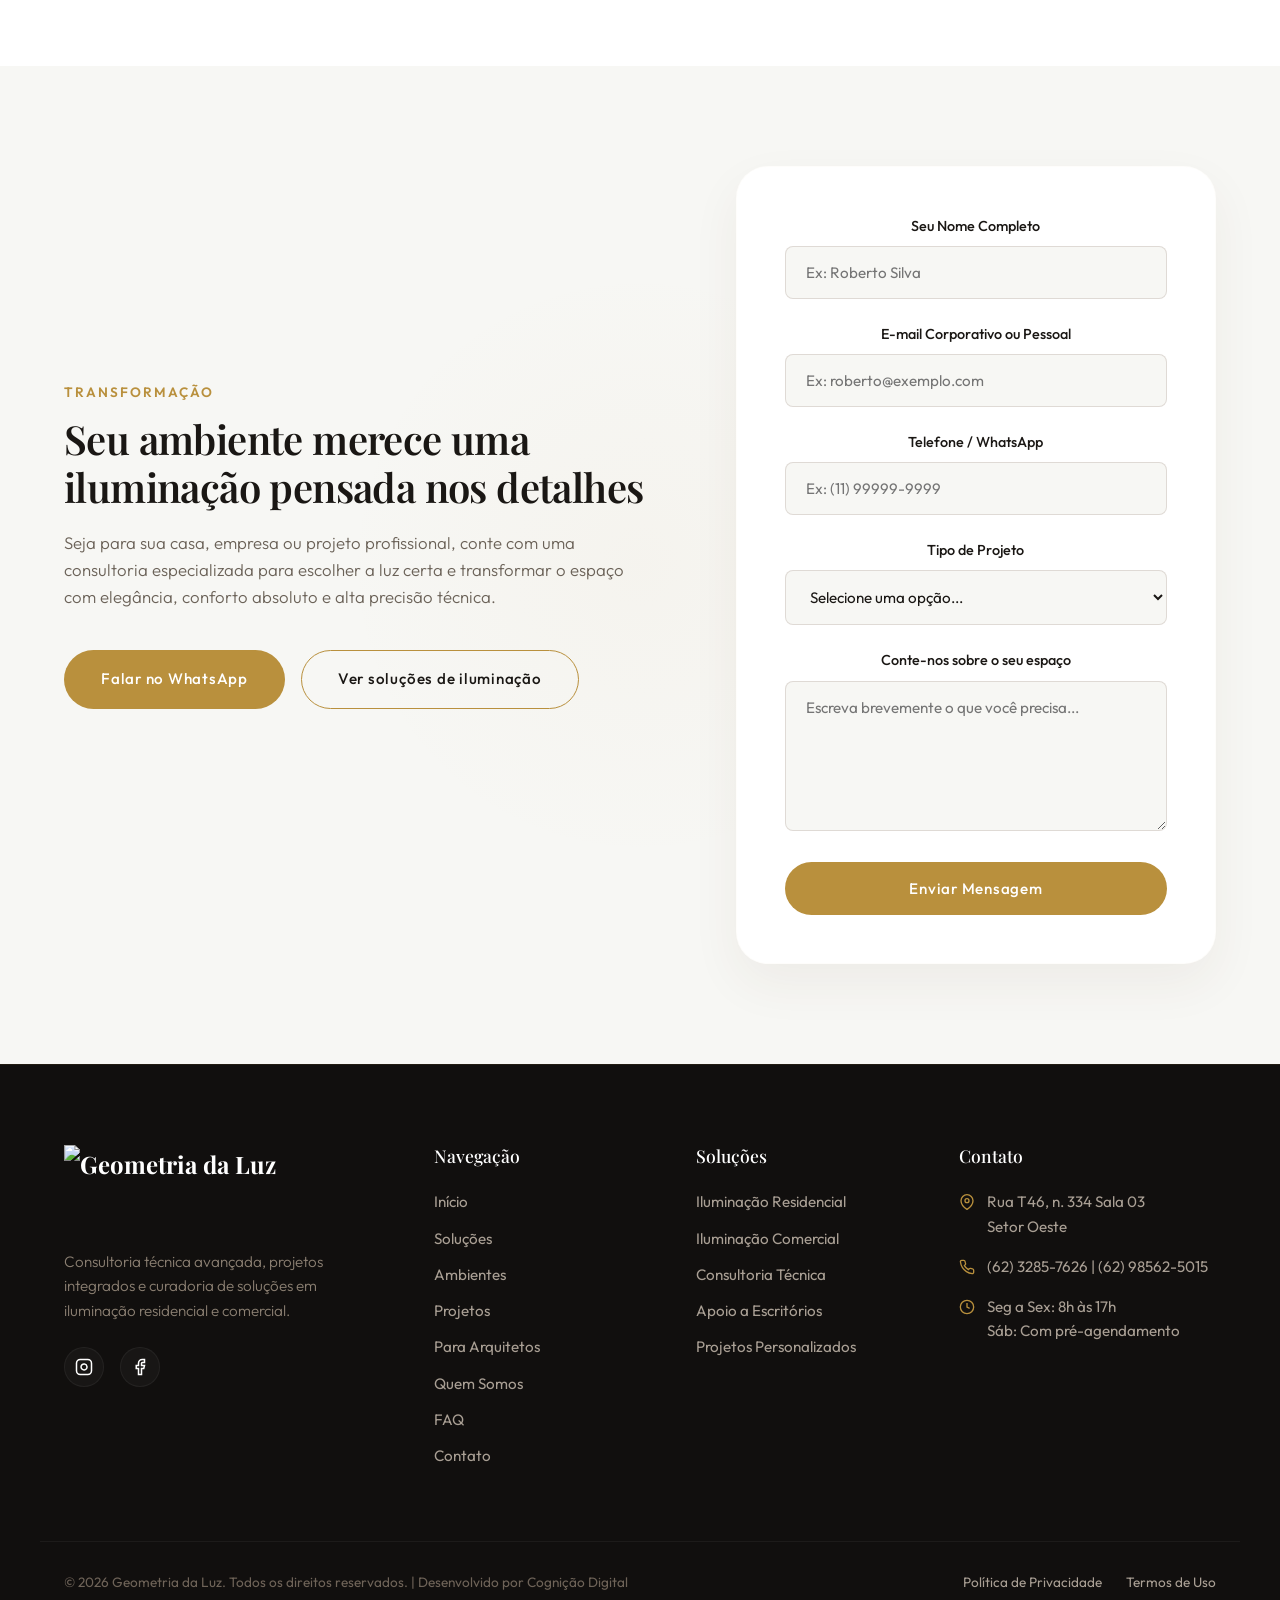
==== commit 77a5fb70: "Initial commit - Geometria da Luz site" ====
--- a/index.html
+++ b/index.html
@@ -1,4 +1,4 @@
-<!DOCTYPE html>
+﻿<!DOCTYPE html>
 <html lang="pt-BR">
 <head>
   <meta charset="UTF-8">
@@ -21,7 +21,7 @@
   <link rel="icon" type="image/png" href="data:image/svg+xml,<svg xmlns=%22http://www.w3.org/2000/svg%22 viewBox=%220 0 100 100%22><text y=%22.9em%22 font-size=%2290%22 fill=%22%23B9903D%22>💡</text></svg>">
 
   <!-- CSS Stylesheet -->
-  <link rel="stylesheet" href="css/style.css?v=4.0">
+  <link rel="stylesheet" href="css/style.css?v=3.2">
 
   <!-- JSON-LD Structured Data (LocalBusiness & FAQPage) -->
   <!-- EDITÁVEL PARA SEO LOCAL E CONTATO -->
@@ -128,13 +128,13 @@
   <!-- 1. Cabeçalho Fixo -->
   <header>
     <div class="container">
-      <a href="/" class="logo" id="headerLogo">
+      <a href="index.html" class="logo" id="headerLogo">
         <img src="https://i.ibb.co/r2jdXCFy/LOGO-GEOsf.webp" alt="Geometria da Luz" class="logo-img">
       </a>
       
       <nav aria-label="Navegação Principal">
         <ul class="nav-menu" id="navMenu">
-          <li><a href="/" class="nav-link active">Início</a></li>
+          <li><a href="index.html" class="nav-link active">Início</a></li>
           <li><a href="#solucoes" class="nav-link">Soluções</a></li>
           <li><a href="#ambientes" class="nav-link">Ambientes</a></li>
           <li><a href="#galeria" class="nav-link">Projetos</a></li>
@@ -193,7 +193,7 @@
           </div>
         </div>
         <div class="hero-image-wrapper fade-in-up">
-          <img src="images/tela-tensionada-hero.png" alt="Tela tensionada com iluminação LED premium em ambiente residencial de luxo" class="hero-image" id="heroImg">
+          <img src="images/hero-bg.png" alt="Sala de estar moderna com iluminação quente indireta sutil e pendentes elegantes" class="hero-image" id="heroImg">
           <div class="hero-image-overlay"></div>
         </div>
       </div>
@@ -435,7 +435,7 @@
                 <div class="benefits-layout-wrapper">
           <div class="benefits-visual fade-in-up">
             <div class="benefits-img-wrapper">
-              <img src="images/tela-tensionada-beneficios.png" alt="Tela tensionada com iluminação LED premium em ambiente de luxo" class="benefits-img">
+              <img src="images/residential-gal.png" alt="Sala de estar de luxo com iluminação planejada" class="benefits-img">
               <div class="benefits-overlay-text">
                 <span class="logo-dot">💡</span>
                 <p>“O design invisível que transforma a percepção de qualquer espaço.”</p>
@@ -873,7 +873,7 @@
   <footer>
     <div class="container footer-grid">
       <div class="footer-col footer-about">
-        <a href="/" class="logo" style="color: var(--bg-white); margin-bottom: 20px;" id="footerLogo">
+        <a href="index.html" class="logo" style="color: var(--bg-white); margin-bottom: 20px;" id="footerLogo">
           <img src="https://i.ibb.co/r2jdXCFy/LOGO-GEOsf.webp" alt="Geometria da Luz" class="logo-img">
         </a>
         <p>Consultoria técnica avançada, projetos integrados e curadoria de soluções em iluminação residencial e comercial.</p>
@@ -890,7 +890,7 @@
       <div class="footer-col">
         <h4>Navegação</h4>
         <ul class="footer-links">
-          <li><a href="/">Início</a></li>
+          <li><a href="index.html">Início</a></li>
           <li><a href="#solucoes">Soluções</a></li>
           <li><a href="#ambientes">Ambientes</a></li>
           <li><a href="#galeria">Projetos</a></li>
@@ -934,7 +934,7 @@
 
     <div class="container footer-bottom">
       <div class="copyright">
-        &copy; 2026 Geometria da Luz. Todos os direitos reservados.
+        &copy; 2026 Geometria da Luz. Todos os direitos reservados. | Desenvolvido por <a href="https://cognicaodigittal.com/" target="_blank" rel="noopener" style="color: inherit; text-decoration: none;">Cogni&ccedil;&atilde;o Digital</a>
       </div>
       <div class="footer-legal">
         <a href="#privacidade" id="privacyLink">Política de Privacidade</a>
--- a/css/style.css
+++ b/css/style.css
@@ -1,4 +1,4 @@
-@import url('https://fonts.googleapis.com/css2?family=Outfit:wght@300;400;500;600;700&family=Playfair+Display:ital,wght@0,400;0,600;0,700;1,400&display=swap');
+﻿@import url('https://fonts.googleapis.com/css2?family=Outfit:wght@300;400;500;600;700&family=Playfair+Display:ital,wght@0,400;0,600;0,700;1,400&display=swap');
 
 :root {
   /* Colors */
@@ -227,12 +227,12 @@
   display: flex;
   justify-content: space-between;
   align-items: center;
-  padding: 18px 24px;
+  padding: 10px 24px;
   transition: var(--transition-smooth);
 }
 
 header.scrolled .container {
-  padding: 18px 24px;
+  padding: 6px 24px;
 }
 
 .logo {
@@ -514,7 +514,7 @@
 
 .pain-icon-box {
   width: 48px;
-  height: 48px;
+  height: 85px;
   background-color: rgba(185, 144, 61, 0.08);
   border-radius: 50%;
   display: flex;
@@ -1436,7 +1436,7 @@
 
 .info-card-icon {
   width: 48px;
-  height: 48px;
+  height: 85px;
   background-color: rgba(185, 144, 61, 0.08);
   border-radius: 50%;
   display: flex;
@@ -2085,7 +2085,7 @@
 
 /* Logo Image Premium Styles */
 .logo-img {
-  height: 80px;
+  height: 65px;
   width: auto;
   object-fit: contain;
   display: block;
@@ -2093,12 +2093,13 @@
 }
 
 header.scrolled .logo-img {
-  height: 80px;
+  height: 50px;
 }
 
 .footer-col .logo-img {
   height: 85px;
 }
+
 
 /* Premium Dark Header Theme to Highlight the Logo */
 header {
@@ -2108,7 +2109,7 @@
 
 header.scrolled {
   background-color: rgba(26, 23, 20, 0.95) !important;
-  padding: 0 !important;
+  padding: 0 !important; /* Semi-transparent with blur on scroll */
   backdrop-filter: blur(20px) !important;
   -webkit-backdrop-filter: blur(20px) !important;
   border-bottom: 1px solid rgba(185, 144, 61, 0.25) !important;
